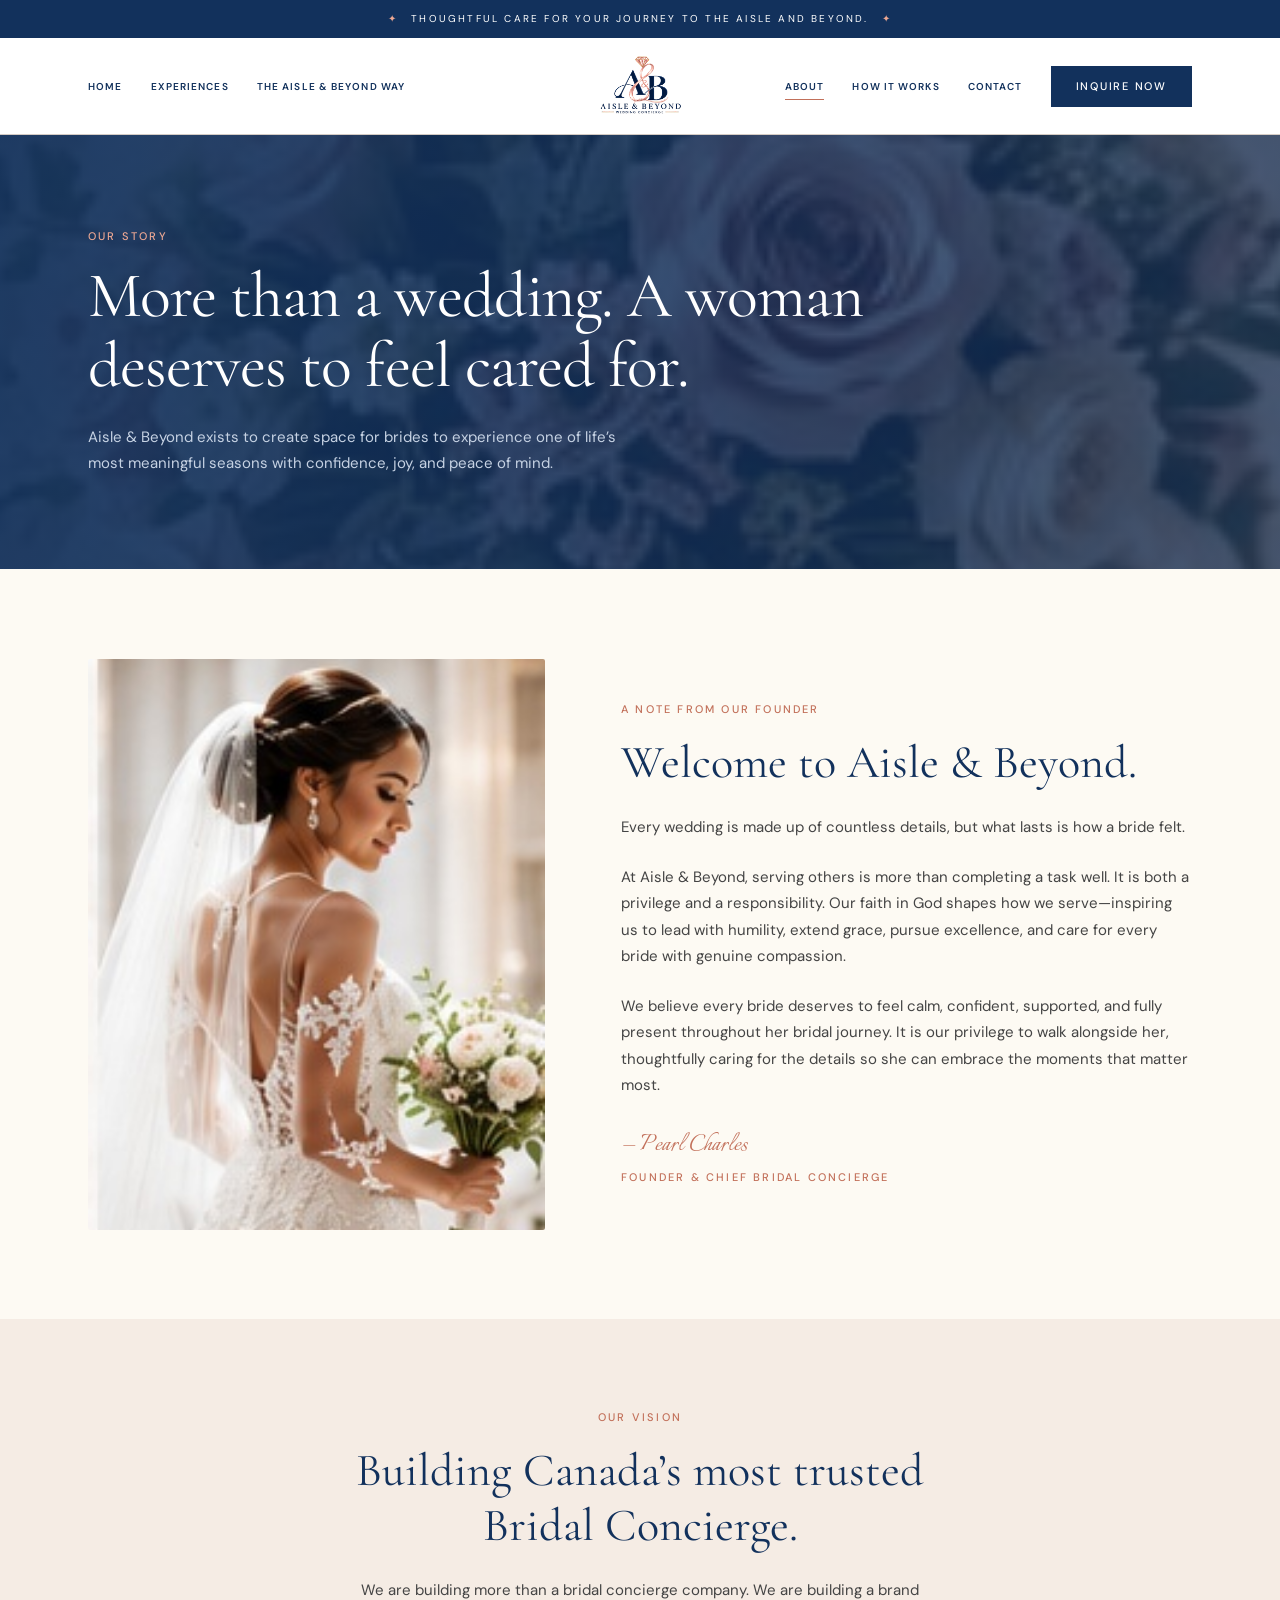
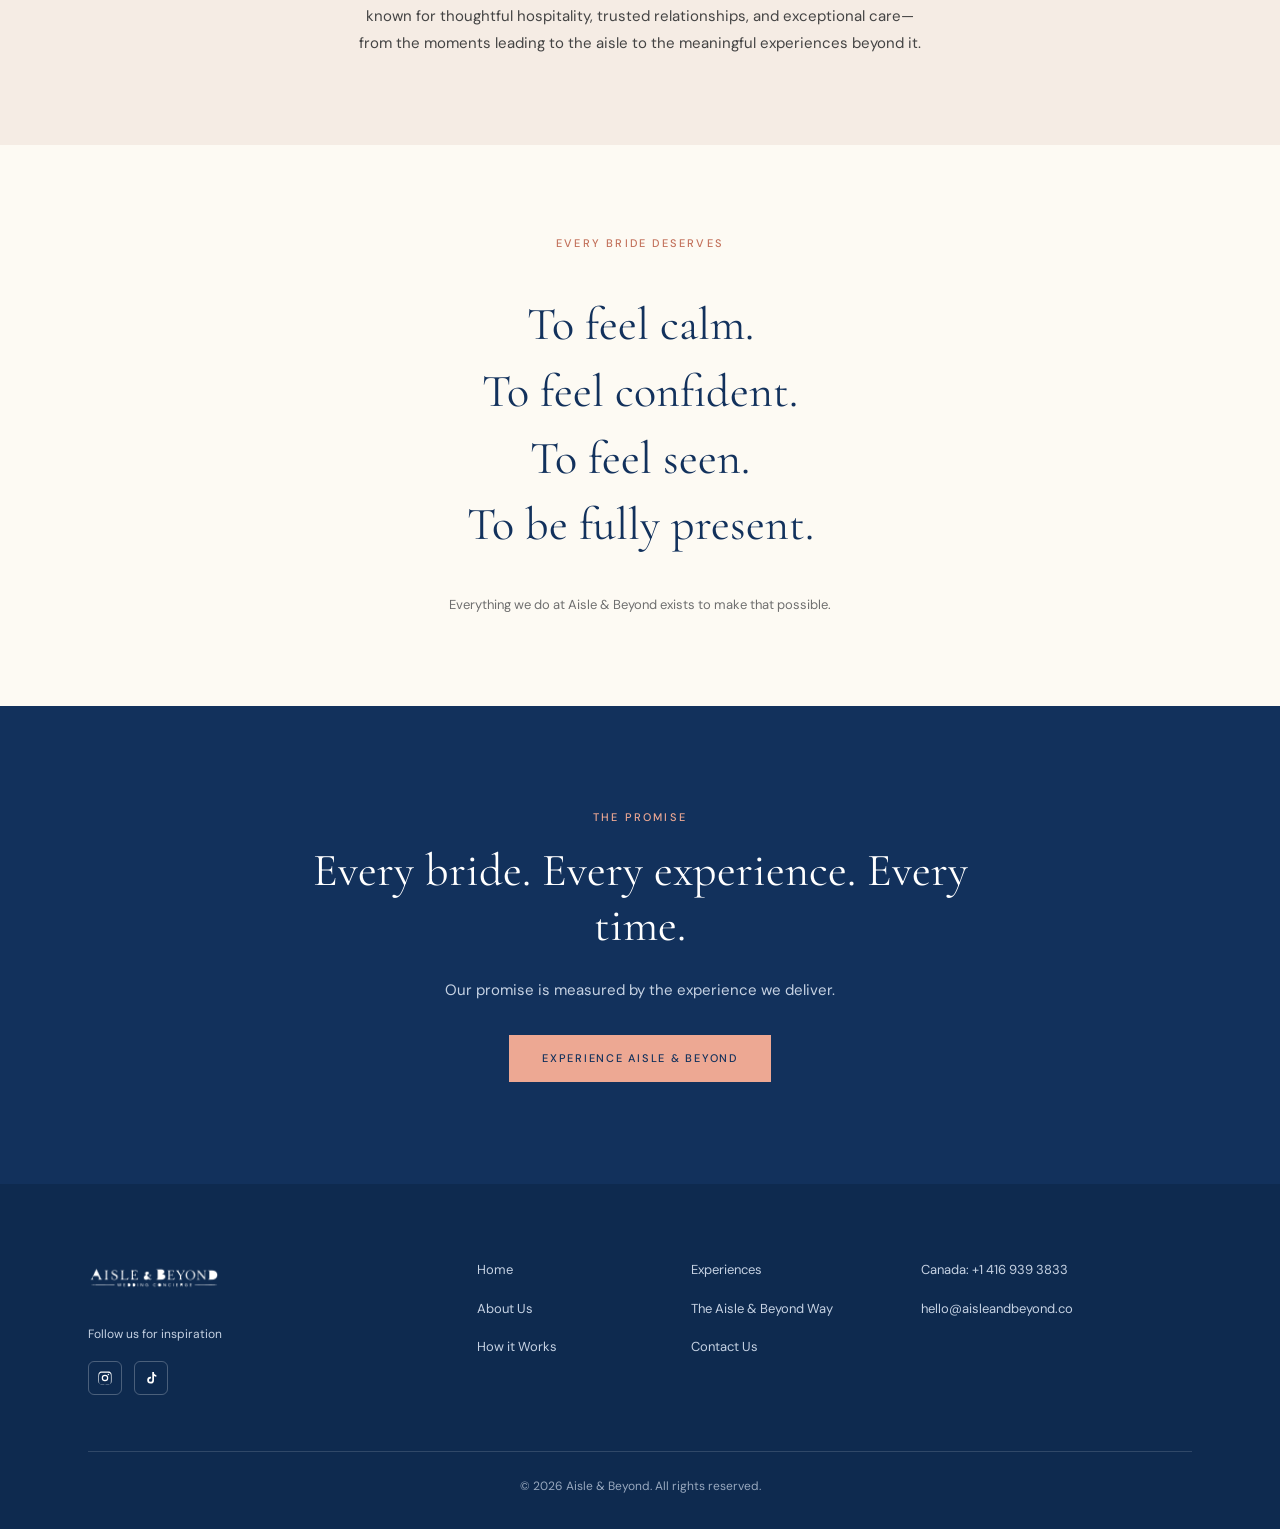
==== about.html @ 55e873e1 "first commit" ====
<!doctype html>
<html lang="en">
  <head>
    <meta charset="UTF-8" />
    <meta name="viewport" content="width=device-width, initial-scale=1.0" />
    <meta
      name="description"
      content="Our story — Aisle &amp; Beyond exists to create space for brides to experience one of life's most meaningful seasons with confidence, joy, and peace of mind."
    />
    <title>About — Aisle &amp; Beyond</title>
    <link rel="icon" href="assets/img/logo.png" />
    <link rel="stylesheet" href="assets/css/style.css" />
  </head>
  <body>
    <!-- ================= Announcement ================= -->
    <div class="announcement">
      <p class="announcement__text">
        <span class="announcement__mark" aria-hidden="true">&#10022;</span>
        Thoughtful care for your journey to the aisle and beyond.
        <span class="announcement__mark" aria-hidden="true">&#10022;</span>
      </p>
    </div>

    <!-- ================= Header ================= -->
    <header class="header" id="header">
      <div class="header__inner container">
        <nav class="nav" aria-label="Primary">
          <ul class="nav__list nav__list--start">
            <li class="nav__item"><a class="nav__link" href="index.html">Home</a></li>
            <li class="nav__item"><a class="nav__link" href="experiences.html">Experiences</a></li>
            <li class="nav__item"><a class="nav__link" href="beyond.html">The Aisle &amp; Beyond Way</a></li>
          </ul>

          <a class="nav__brand" href="index.html">
            <img
              class="nav__logo"
              src="assets/img/logo.png"
              alt="Aisle &amp; Beyond, wedding concierge"
              width="180"
              height="72"
            />
          </a>

          <ul class="nav__list nav__list--end">
            <li class="nav__item">
              <a class="nav__link" href="about.html" aria-current="page">About</a>
            </li>
            <li class="nav__item"><a class="nav__link" href="index.html#how-it-works">How It Works</a></li>
            <li class="nav__item"><a class="nav__link" href="contact.html">Contact</a></li>
            <li class="nav__item">
              <a class="btn btn--primary btn--sm" href="contact.html">Inquire Now</a>
            </li>
          </ul>

          <button
            class="nav__toggle"
            id="nav-toggle"
            type="button"
            aria-expanded="false"
            aria-controls="nav-panel"
            aria-label="Open navigation menu"
          >
            <span class="nav__toggle-bar" aria-hidden="true"></span>
            <span class="nav__toggle-bar" aria-hidden="true"></span>
            <span class="nav__toggle-bar" aria-hidden="true"></span>
          </button>
        </nav>
      </div>

      <!-- Collapsible menu (tablet + mobile) -->
      <div class="nav__panel" id="nav-panel">
        <ul class="nav__panel-list">
          <li><a class="nav__panel-link" href="index.html">Home</a></li>
          <li><a class="nav__panel-link" href="experiences.html">Experiences</a></li>
          <li><a class="nav__panel-link" href="beyond.html">The Aisle &amp; Beyond Way</a></li>
          <li><a class="nav__panel-link" href="about.html">About</a></li>
          <li><a class="nav__panel-link" href="index.html#how-it-works">How It Works</a></li>
          <li><a class="nav__panel-link" href="contact.html">Contact</a></li>
          <li><a class="btn btn--primary btn--block" href="contact.html">Inquire Now</a></li>
        </ul>
      </div>
    </header>

    <main>
      <!-- ================= Page hero ================= -->
      <section class="page-hero" aria-labelledby="page-hero-title">
        <div class="page-hero__media">
          <img
            class="page-hero__image"
            src="assets/img/image3.jpg"
            alt="Blush and ivory rose bridal bouquet tied with a satin ribbon"
            width="1600"
            height="900"
          />
        </div>
        <div class="page-hero__overlay" aria-hidden="true"></div>

        <div class="container">
          <div class="page-hero__content" data-reveal>
            <p class="eyebrow eyebrow--light">Our Story</p>
            <h1 class="page-hero__title" id="page-hero-title">
              More than a wedding. A woman deserves to feel cared for.
            </h1>
            <p class="page-hero__text">
              Aisle &amp; Beyond exists to create space for brides to experience one of
              life&rsquo;s most meaningful seasons with confidence, joy, and peace of mind.
            </p>
          </div>
        </div>
      </section>

      <!-- ================= Founder note ================= -->
      <section class="founder" aria-labelledby="founder-title">
        <div class="founder__inner container">
          <figure class="founder__media" data-reveal>
            <img
              class="founder__image"
              src="assets/img/image4.jpg"
              alt="Pearl Charles, founder of Aisle &amp; Beyond, with a bride in a veil and lace gown holding an ivory bouquet"
              width="900"
              height="1100"
            />
          </figure>

          <div class="founder__content" data-reveal>
            <p class="eyebrow">A Note From Our Founder</p>
            <h2 class="founder__title" id="founder-title">Welcome to Aisle &amp; Beyond.</h2>

            <p class="founder__text">
              Every wedding is made up of countless details, but what lasts is how a bride
              felt.
            </p>
            <p class="founder__text">
              At Aisle &amp; Beyond, serving others is more than completing a task well. It
              is both a privilege and a responsibility. Our faith in God shapes how we
              serve—inspiring us to lead with humility, extend grace, pursue excellence, and
              care for every bride with genuine compassion.
            </p>
            <p class="founder__text">
              We believe every bride deserves to feel calm, confident, supported, and fully
              present throughout her bridal journey. It is our privilege to walk alongside
              her, thoughtfully caring for the details so she can embrace the moments that
              matter most.
            </p>

            <p class="script founder__signature">&mdash; Pearl Charles</p>
            <p class="eyebrow founder__role">Founder &amp; Chief Bridal Concierge</p>
          </div>
        </div>
      </section>

      <!-- ================= Vision ================= -->
      <section class="statement" aria-labelledby="vision-title">
        <div class="container statement__inner" data-reveal>
          <p class="eyebrow">Our Vision</p>
          <h2 class="statement__title" id="vision-title">
            Building Canada&rsquo;s most trusted Bridal Concierge.
          </h2>
          <p class="statement__text">
            We are building more than a bridal concierge company. We are building a brand
            known for thoughtful hospitality, trusted relationships, and exceptional
            care—from the moments leading to the aisle to the meaningful experiences beyond
            it.
          </p>
        </div>
      </section>

      <!-- ================= Every bride deserves ================= -->
      <section class="creed" aria-labelledby="creed-title">
        <div class="container" data-reveal>
          <h2 class="eyebrow" id="creed-title">Every Bride Deserves</h2>
          <ul class="creed__list">
            <li class="creed__line">To feel calm.</li>
            <li class="creed__line">To feel confident.</li>
            <li class="creed__line">To feel seen.</li>
            <li class="creed__line">To be fully present.</li>
          </ul>
          <p class="creed__note">
            Everything we do at Aisle &amp; Beyond exists to make that possible.
          </p>
        </div>
      </section>

      <!-- ================= CTA ================= -->
      <section class="cta" id="inquire" aria-labelledby="cta-title">
        <div class="container cta__inner" data-reveal>
          <p class="eyebrow eyebrow--light">The Promise</p>
          <h2 class="cta__title" id="cta-title">
            Every bride. Every experience. Every time.
          </h2>
          <p class="cta__text">Our promise is measured by the experience we deliver.</p>
          <a class="btn btn--blush" href="experiences.html">Experience Aisle &amp; Beyond</a>
        </div>
      </section>
    </main>

    <!-- ================= Footer ================= -->
    <footer class="footer" id="contact">
      <div class="container">
        <div class="footer__top">
          <div class="footer__brand">
            <img
              class="footer__logo"
              src="assets/img/logo-footer.png"
              alt="Aisle &amp; Beyond, wedding concierge"
              width="180"
              height="46"
              loading="lazy"
            />
            <p class="footer__tagline">Follow us for inspiration</p>
            <ul class="footer__socials">
              <li>
                <a class="footer__social" href="#" aria-label="Aisle and Beyond on Instagram">
                  <svg viewBox="0 0 24 24" width="16" height="16" aria-hidden="true" focusable="false">
                    <path
                      fill="currentColor"
                      d="M12 2.2c3.2 0 3.6 0 4.9.07 1.2.05 1.8.25 2.2.42.6.22 1 .48 1.4.9.4.4.7.8.9 1.4.2.4.4 1 .4 2.2.1 1.3.1 1.7.1 4.9s0 3.6-.1 4.9c0 1.2-.2 1.8-.4 2.2-.2.6-.5 1-.9 1.4-.4.4-.8.7-1.4.9-.4.2-1 .4-2.2.4-1.3.1-1.7.1-4.9.1s-3.6 0-4.9-.1c-1.2 0-1.8-.2-2.2-.4-.6-.2-1-.5-1.4-.9-.4-.4-.7-.8-.9-1.4-.2-.4-.4-1-.4-2.2-.1-1.3-.1-1.7-.1-4.9s0-3.6.1-4.9c0-1.2.2-1.8.4-2.2.2-.6.5-1 .9-1.4.4-.4.8-.7 1.4-.9.4-.2 1-.4 2.2-.42C8.4 2.2 8.8 2.2 12 2.2Zm0 1.8c-3.1 0-3.5 0-4.8.07-1 .05-1.6.22-1.9.35-.5.2-.8.4-1.1.7-.3.3-.6.6-.7 1.1-.1.3-.3.9-.4 1.9C3 9.4 3 9.8 3 12.9v.2c0 3.1 0 3.5.07 4.8.05 1 .22 1.6.35 1.9.2.5.4.8.7 1.1.3.3.6.6 1.1.7.3.1.9.3 1.9.4 1.3.06 1.7.06 4.8.06s3.5 0 4.8-.06c1-.05 1.6-.22 1.9-.35.5-.2.8-.4 1.1-.7.3-.3.6-.6.7-1.1.1-.3.3-.9.4-1.9.06-1.3.06-1.7.06-4.8s0-3.5-.06-4.8c-.05-1-.22-1.6-.35-1.9-.2-.5-.4-.8-.7-1.1-.3-.3-.6-.6-1.1-.7-.3-.1-.9-.3-1.9-.4C15.5 4 15.1 4 12 4Zm0 3.1a4.9 4.9 0 1 1 0 9.8 4.9 4.9 0 0 1 0-9.8Zm0 1.8a3.1 3.1 0 1 0 0 6.2 3.1 3.1 0 0 0 0-6.2Zm5.1-3.3a1.15 1.15 0 1 1 0 2.3 1.15 1.15 0 0 1 0-2.3Z"
                    />
                  </svg>
                </a>
              </li>
              <li>
                <a class="footer__social" href="#" aria-label="Aisle and Beyond on TikTok">
                  <svg viewBox="0 0 24 24" width="16" height="16" aria-hidden="true" focusable="false">
                    <path
                      fill="currentColor"
                      d="M16.5 3h-2.6v12.2a2.5 2.5 0 1 1-2.5-2.5c.2 0 .5 0 .7.1v-2.6a5.1 5.1 0 1 0 4.4 5V9a6.4 6.4 0 0 0 3.5 1V7.4a3.9 3.9 0 0 1-3.5-4.4Z"
                    />
                  </svg>
                </a>
              </li>
            </ul>
          </div>

          <nav class="footer__nav" aria-label="Footer">
            <ul class="footer__links">
              <li><a class="footer__link" href="index.html">Home</a></li>
              <li><a class="footer__link" href="about.html">About Us</a></li>
              <li><a class="footer__link" href="index.html#how-it-works">How it Works</a></li>
            </ul>
            <ul class="footer__links">
              <li><a class="footer__link" href="experiences.html">Experiences</a></li>
              <li><a class="footer__link" href="beyond.html">The Aisle &amp; Beyond Way</a></li>
              <li><a class="footer__link" href="contact.html">Contact Us</a></li>
            </ul>
          </nav>

          <address class="footer__contact">
            <p><a class="footer__link" href="tel:+14169393833">Canada: +1 416 939 3833</a></p>
            <p><a class="footer__link" href="mailto:hello@aisleandbeyond.co">hello@aisleandbeyond.co</a></p>
          </address>
        </div>

        <div class="footer__bottom">
          <p class="footer__copyright">&copy; 2026 Aisle &amp; Beyond. All rights reserved.</p>
        </div>
      </div>
    </footer>

    <script src="assets/js/main.js"></script>
  </body>
</html>
---- assets/css/style.css ----
/* =========================================================================
   Aisle & Beyond — Wedding Concierge
   Stylesheet: design tokens, base, layout, components, responsive
   Naming: BEM (block__element--modifier)
   ========================================================================= */

@import url("https://fonts.googleapis.com/css2?family=Cormorant+Garamond:ital,wght@0,300;0,400;0,500;0,600;1,300;1,400&family=DM+Sans:ital,opsz,wght@0,9..40,300;0,9..40,400;0,9..40,500;0,9..40,700;1,9..40,400&family=Italianno&display=swap");

/* =========================================================================
   1. Design tokens
   ========================================================================= */

:root {
  /* ---- Colour ---- */
  --color-navy: #12315c;
  --color-navy-bold: #0b2345;
  --color-navy-deep: #0e2a4f;
  --color-navy-soft: #1c4171;
  --color-blush: #eda893;
  --color-gold-blush: #c9a15b;
  --color-blush-dark: #e3937c;
  --color-rose: #c2705a;
  --color-cream: #faf4ea;
  --color-cream-light: #fffcf6;
  --color-sand: #f4e6e0;
  --color-linen: #f5ece4;
  --color-ivory: #fdfaf3;
  --color-white: #ffffff;
  --color-ink: #1b2b3f;
  --color-body: #444444; /* per Figma */
  --color-body-light: #6f6f6f;
  --color-field: #f1f1f1;
  --color-field-hover: #eaeaea;
  --color-border: #e8dcd0;
  --color-border-light: #efe6dc;
  --color-on-navy: #ffffff;
  --color-on-navy-muted: #c6d2e3;

  /* ---- Typography ---- */
  --font-heading: "Cormorant Garamond", "Times New Roman", serif;
  --font-body: "DM Sans", "Helvetica Neue", Arial, sans-serif;
  --font-script: "Italianno", "Cormorant Garamond", cursive;

  --fs-eyebrow: 0.6875rem; /* 11px */
  --fs-nav: 0.625rem; /* 10px — DM Sans SemiBold, per Figma */
  --fs-btn: 0.6875rem; /* 11px */
  --fs-xs: 0.75rem; /* 12px */
  --fs-sm: 0.8125rem; /* 13px */
  --fs-base: 0.9375rem; /* 15px */
  --fs-md: 1rem; /* 16px */
  --fs-lg: 1.125rem; /* 18px */
  --fs-h4: 1.375rem; /* 22px */
  --fs-h3: clamp(1.5rem, 2vw, 1.75rem); /* 24 → 28px */
  --fs-h2: clamp(2rem, 3.6vw, 3rem); /* 32 → 48px */
  --fs-h1: clamp(2.5rem, 5vw, 4rem); /* 40 → 64px */
  --fs-script: clamp(1.75rem, 3vw, 2.375rem); /* 28 → 38px */
  --fs-price: clamp(1.5rem, 2.2vw, 1.875rem); /* 24 → 30px */

  --lh-tight: 1.08;
  --lh-heading: 1.15;
  --lh-snug: 1.4;
  --lh-body: 1.75;

  --ls-eyebrow: 0.2em;
  --ls-btn: 0.16em;
  --ls-nav: 0.11em;

  /* ---- Spacing ---- */
  --space-2xs: 0.25rem; /* 4px  */
  --space-xs: 0.5rem; /* 8px  */
  --space-sm: 0.75rem; /* 12px */
  --space-md: 1rem; /* 16px */
  --space-lg: 1.5rem; /* 24px */
  --space-xl: 2rem; /* 32px */
  --space-2xl: 3rem; /* 48px */
  --space-3xl: 4rem; /* 64px */
  --space-4xl: 5.5rem; /* 88px */
  --space-5xl: 7rem; /* 112px */

  --section-padding: clamp(3.5rem, 7vw, 7rem);
  --container-max: 1200px;
  --container-pad: clamp(1.25rem, 4vw, 3rem);

  /* ---- Radius / elevation / motion ---- */
  --radius-none: 0;
  --radius-sm: 2px;
  --radius-md: 6px;
  --radius-pill: 999px;

  --shadow-header: 0 1px 0 rgba(232, 220, 208, 0.9);
  --shadow-header-scrolled: 0 6px 24px rgba(18, 49, 92, 0.08);
  --shadow-card: 0 1px 2px rgba(18, 49, 92, 0.04);
  --shadow-card-hover: 0 18px 40px rgba(18, 49, 92, 0.12);
  --shadow-featured: 0 24px 50px rgba(18, 49, 92, 0.22);

  --transition-fast: 0.2s ease;
  --transition-base: 0.35s ease;
  --transition-reveal: 0.8s cubic-bezier(0.22, 0.61, 0.36, 1);
}

/* =========================================================================
   2. Reset & base
   ========================================================================= */

*,
*::before,
*::after {
  box-sizing: border-box;
}

html {
  scroll-behavior: smooth;
  -webkit-text-size-adjust: 100%;
}

body {
  margin: 0;
  font-family: var(--font-body);
  font-size: var(--fs-base);
  line-height: var(--lh-body);
  color: var(--color-body);
  background-color: var(--color-white);
  -webkit-font-smoothing: antialiased;
  -moz-osx-font-smoothing: grayscale;
  overflow-x: hidden;
}

h1,
h2,
h3,
h4 {
  margin: 0;
  font-family: var(--font-heading);
  font-weight: 400;
  color: var(--color-navy);
  line-height: var(--lh-heading);
}

p {
  margin: 0;
}

ul,
ol {
  margin: 0;
  padding: 0;
  list-style: none;
}

a {
  color: inherit;
  text-decoration: none;
}

img {
  display: block;
  max-width: 100%;
  height: auto;
}

blockquote {
  margin: 0;
}

address {
  font-style: normal;
}

button {
  font: inherit;
  color: inherit;
}

:focus-visible {
  outline: 2px solid var(--color-blush);
  outline-offset: 3px;
}

/* =========================================================================
   3. Layout helpers
   ========================================================================= */

.container {
  width: 100%;
  max-width: var(--container-max);
  margin-inline: auto;
  padding-inline: var(--container-pad);
}

/* =========================================================================
   4. Shared elements
   ========================================================================= */

.eyebrow {
  font-family: var(
    --font-body
  ); /* also used on headings, so set it explicitly */
  font-size: var(--fs-eyebrow);
  font-weight: 500;
  letter-spacing: var(--ls-eyebrow);
  text-transform: uppercase;
  color: var(--color-rose);
  line-height: 1.6;
}

.eyebrow--light {
  color: var(--color-blush);
}

.script {
  font-family: var(--font-script);
  font-size: var(--fs-script);
  font-weight: 400;
  line-height: 1.1;
  color: var(--color-rose);
}

.section__head {
  max-width: 720px;
  margin-inline: auto;
  text-align: center;
}

.section__head .eyebrow {
  margin-bottom: var(--space-md);
}

.section__title {
  font-size: var(--fs-h2);
  font-weight: 400;
  letter-spacing: -0.01em;
}

.section__lead {
  margin-top: var(--space-lg);
  font-size: var(--fs-base);
  color: var(--color-body);
}

/* ---- Buttons ---- */

.btn {
  display: inline-flex;
  align-items: center;
  justify-content: center;
  gap: var(--space-xs);
  padding: 1.0625rem 2rem;
  border: 1px solid transparent;
  border-radius: var(--radius-none);
  font-family: var(--font-body);
  font-size: var(--fs-btn);
  font-weight: 500;
  letter-spacing: var(--ls-btn);
  text-transform: uppercase;
  line-height: 1;
  cursor: pointer;
  transition:
    background-color var(--transition-base),
    color var(--transition-base),
    border-color var(--transition-base),
    transform var(--transition-base),
    box-shadow var(--transition-base);
}

.btn:hover {
  transform: translateY(-2px);
}

.btn--primary {
  background-color: var(--color-navy);
  border-color: var(--color-navy);
  color: var(--color-on-navy);
}

.btn--primary:hover {
  background-color: var(--color-navy-soft);
  border-color: var(--color-navy-soft);
  box-shadow: 0 10px 24px rgba(18, 49, 92, 0.22);
}

.btn--outline {
  background-color: transparent;
  border-color: var(--color-navy);
  color: var(--color-navy);
}

.btn--outline:hover {
  background-color: var(--color-navy);
  color: var(--color-on-navy);
}

.btn--blush {
  background-color: var(--color-blush);
  border-color: var(--color-blush);
  color: var(--color-navy);
}

.btn--blush:hover {
  background-color: var(--color-blush-dark);
  border-color: var(--color-blush-dark);
  box-shadow: 0 10px 24px rgba(237, 168, 147, 0.35);
}

.btn--sm {
  padding: 0.875rem 1.5rem;
}

.btn--block {
  display: flex;
  width: 100%;
}

/* =========================================================================
   5. Announcement bar
   ========================================================================= */

.announcement {
  background-color: var(--color-navy);
  color: var(--color-on-navy);
  padding: var(--space-sm) var(--container-pad);
  text-align: center;
}

.announcement__text {
  font-size: 0.625rem; /* 10px */
  font-weight: 400;
  letter-spacing: 0.22em;
  text-transform: uppercase;
  line-height: 1.4;
}

.announcement__mark {
  color: var(--color-blush);
  margin-inline: var(--space-xs);
}

/* =========================================================================
   6. Header / navigation
   ========================================================================= */

.header {
  position: sticky;
  top: 0;
  z-index: 100;
  background-color: var(--color-white);
  box-shadow: var(--shadow-header);
  transition:
    box-shadow var(--transition-base),
    background-color var(--transition-base);
}

.header--scrolled {
  box-shadow: var(--shadow-header-scrolled);
}

.header__inner {
  display: block;
}

.nav {
  display: grid;
  grid-template-columns: 1fr auto 1fr;
  align-items: center;
  gap: var(--space-lg);
  min-height: 96px;
  transition: min-height var(--transition-base);
}

.header--scrolled .nav {
  min-height: 78px;
}

.nav__list {
  display: flex;
  align-items: center;
  gap: clamp(1rem, 2.2vw, 2rem);
}

.nav__list--start {
  justify-content: flex-start;
}

.nav__list--end {
  justify-content: flex-end;
}

.nav__link {
  position: relative;
  display: inline-block;
  padding-block: var(--space-2xs);
  font-size: var(--fs-nav);
  font-weight: 600;
  letter-spacing: var(--ls-nav);
  text-transform: uppercase;
  color: var(--color-navy);
  transition: color var(--transition-fast);
}

.nav__link::after {
  content: "";
  position: absolute;
  left: 0;
  bottom: 0;
  width: 100%;
  height: 1px;
  background-color: var(--color-rose);
  transform: scaleX(0);
  transform-origin: left;
  transition: transform var(--transition-base);
}

.nav__link:hover {
  color: var(--color-rose);
}

.nav__link:hover::after,
.nav__link[aria-current="page"]::after {
  transform: scaleX(1);
}

.nav__brand {
  display: block;
  justify-self: center;
}

.nav__logo {
  width: auto;
  height: 62px;
  transition: height var(--transition-base);
}

.header--scrolled .nav__logo {
  height: 52px;
}

/* ---- Hamburger ---- */

.nav__toggle {
  display: none;
  flex-direction: column;
  justify-content: center;
  gap: 5px;
  width: 44px;
  height: 44px;
  padding: 0 10px;
  background: none;
  border: 1px solid var(--color-border);
  border-radius: var(--radius-sm);
  cursor: pointer;
  transition:
    border-color var(--transition-fast),
    background-color var(--transition-fast);
}

.nav__toggle:hover {
  border-color: var(--color-navy);
}

.nav__toggle-bar {
  display: block;
  width: 100%;
  height: 1.5px;
  background-color: var(--color-navy);
  transition:
    transform var(--transition-base),
    opacity var(--transition-fast);
}

.nav__toggle[aria-expanded="true"] .nav__toggle-bar:nth-child(1) {
  transform: translateY(6.5px) rotate(45deg);
}

.nav__toggle[aria-expanded="true"] .nav__toggle-bar:nth-child(2) {
  opacity: 0;
}

.nav__toggle[aria-expanded="true"] .nav__toggle-bar:nth-child(3) {
  transform: translateY(-6.5px) rotate(-45deg);
}

/* ---- Collapsible panel ---- */

.nav__panel {
  display: none;
  overflow: hidden;
  max-height: 0;
  opacity: 0;
  visibility: hidden;
  background-color: var(--color-white);
  border-top: 1px solid var(--color-border-light);
  transition:
    max-height var(--transition-base),
    opacity var(--transition-base),
    visibility var(--transition-base);
}

.nav__panel.is-open {
  max-height: 32rem;
  opacity: 1;
  visibility: visible;
}

.nav__panel-list {
  display: flex;
  flex-direction: column;
  gap: var(--space-xs);
  padding: var(--space-lg) var(--container-pad) var(--space-xl);
}

.nav__panel-link {
  display: block;
  padding: var(--space-sm) 0;
  font-size: var(--fs-xs);
  font-weight: 500;
  letter-spacing: var(--ls-nav);
  text-transform: uppercase;
  color: var(--color-navy);
  border-bottom: 1px solid var(--color-border-light);
  transition:
    color var(--transition-fast),
    padding-left var(--transition-fast);
}

.nav__panel-link:hover {
  color: var(--color-rose);
  padding-left: var(--space-xs);
}

.nav__panel-list .btn {
  margin-top: var(--space-md);
}

/* =========================================================================
   7. Hero
   ========================================================================= */

.hero {
  display: grid;
  grid-template-columns: 1fr 1fr;
  align-items: center;
  background-color: var(--color-white);
}

.hero__content {
  padding: clamp(3rem, 6vw, 6rem) clamp(1.25rem, 5vw, 5rem);
  margin-left: auto;
  max-width: 640px;
}

.hero__title {
  margin-top: var(--space-lg);
  font-size: var(--fs-h1);
  font-weight: 400;
  line-height: var(--lh-tight);
  letter-spacing: -0.015em;
}

.hero__script {
  margin-top: var(--space-sm);
}

.hero__text {
  margin-top: var(--space-lg);
  max-width: 42ch;
  font-size: var(--fs-base);
  color: var(--color-body);
}

.hero__actions {
  display: flex;
  flex-wrap: wrap;
  gap: var(--space-md);
  margin-top: var(--space-xl);
}

.hero__media {
  height: 100%;
  overflow: hidden;
}

.hero__image {
  width: 100%;
  height: 100%;
  min-height: 480px;
  object-fit: cover;
  object-position: center;
  transform: scale(1.02);
  transition: transform 1.2s cubic-bezier(0.22, 0.61, 0.36, 1);
}

.hero__media:hover .hero__image {
  transform: scale(1.06);
}

/* =========================================================================
   8. Values band
   ========================================================================= */

.values {
  background-color: var(--color-navy);
  padding-block: clamp(3rem, 5vw, 4.5rem);
}

.values__list {
  display: grid;
  grid-template-columns: repeat(4, 1fr);
}

.values__item {
  display: flex;
  flex-direction: column;
  align-items: center;
  text-align: center;
  gap: var(--space-sm);
  padding-inline: var(--space-lg);
  border-left: 1px solid rgba(255, 255, 255, 0.16);
}

.values__item:first-child {
  border-left: 0;
}

.values__icon {
  width: 74px;
  height: 64px;
  object-fit: contain;
  /* Provided icon art is navy + blush on white; render it as light line art on navy */
  /* filter: brightness(0) invert(1); */
  opacity: 0.85;
  transition:
    transform var(--transition-base),
    opacity var(--transition-base);
}

.values__item:hover .values__icon {
  transform: translateY(-4px);
  opacity: 1;
}

.values__title {
  font-size: var(--fs-h4);
  font-weight: 400;
  color: var(--color-on-navy);
}

.values__text {
  max-width: 34ch;
  font-size: var(--fs-xs);
  line-height: var(--lh-snug);
  color: var(--color-on-navy-muted);
}

/* =========================================================================
   9. The Aisle & Beyond Way
   ========================================================================= */

.way {
  background-color: var(--color-cream);
  padding-block: var(--section-padding);
}

.way__inner {
  display: grid;
  grid-template-columns: 0.85fr 1fr;
  align-items: center;
  gap: clamp(2rem, 6vw, 5.5rem);
}

.way__media {
  margin: 0;
  overflow: hidden;
}

.way__image {
  width: 100%;
  aspect-ratio: 4 / 5;
  object-fit: cover;
  transition: transform 1s cubic-bezier(0.22, 0.61, 0.36, 1);
}

.way__media:hover .way__image {
  transform: scale(1.04);
}

.way__content .eyebrow {
  margin-bottom: var(--space-md);
}

.way__script {
  margin-top: var(--space-sm);
}

.way__text {
  margin-top: var(--space-lg);
  max-width: 52ch;
}

.way__content .btn {
  margin-top: var(--space-xl);
}

/* =========================================================================
   10. Experiences
   ========================================================================= */

.experiences {
  background-color: var(--color-white);
  padding-block: var(--section-padding);
}

.experiences__grid {
  display: grid;
  grid-template-columns: repeat(3, 1fr);
  align-items: center;
  gap: var(--space-xl);
  margin-top: clamp(2.5rem, 5vw, 4rem);
}

.card {
  display: flex;
  flex-direction: column;
  height: 100%;
  padding: clamp(1.75rem, 2.5vw, 2.25rem);
  background-color: var(--color-cream-light);
  border: 1px solid var(--color-border-light);
  border-radius: var(--radius-none);
  box-shadow: var(--shadow-card);
  transition:
    transform var(--transition-base),
    box-shadow var(--transition-base);
}

.card:hover {
  transform: translateY(-6px);
  box-shadow: var(--shadow-card-hover);
}

.card--featured {
  background-color: var(--color-navy);
  border-color: var(--color-navy);
  box-shadow: var(--shadow-featured);
  padding-block: clamp(2.25rem, 3.5vw, 3rem);
}

.card--featured:hover {
  box-shadow: 0 30px 60px rgba(18, 49, 92, 0.3);
}

.card__eyebrow {
  font-size: 0.625rem;
  font-weight: 500;
  letter-spacing: var(--ls-eyebrow);
  text-transform: uppercase;
  color: var(--color-rose);
}

.card--featured .card__eyebrow {
  color: var(--color-blush);
}

.card__title {
  margin-top: var(--space-sm);
  font-size: var(--fs-h3);
  font-weight: 400;
  line-height: 1.2;
}

.card--featured .card__title {
  color: var(--color-on-navy);
}

.card__text {
  margin-top: var(--space-md);
  font-size: var(--fs-sm);
  line-height: 1.7;
  color: var(--color-body);
}

.card--featured .card__text {
  color: var(--color-on-navy-muted);
}

.card__list {
  margin-top: var(--space-lg);
  display: flex;
  flex-direction: column;
  gap: var(--space-xs);
}

.card__list-item {
  position: relative;
  padding-left: var(--space-md);
  font-size: var(--fs-sm);
  line-height: 1.6;
  color: var(--color-body);
}

.card__list-item::before {
  content: "";
  position: absolute;
  left: 0;
  top: 0.6em;
  width: 4px;
  height: 4px;
  border-radius: var(--radius-pill);
  background-color: var(--color-rose);
}

.card--featured .card__list-item {
  color: var(--color-on-navy-muted);
}

.card--featured .card__list-item::before {
  background-color: var(--color-blush);
}

.card__price {
  margin-top: auto;
  padding-top: var(--space-xl);
  font-family: var(--font-heading);
  font-size: var(--fs-price);
  font-weight: 400;
  line-height: 1.2;
  color: var(--color-navy);
}

.card--featured .card__price {
  color: var(--color-on-navy);
}

.card__price-label {
  font-family: var(--font-body);
  font-size: var(--fs-xs);
  font-weight: 400;
  color: var(--color-body-light);
}

.card--featured .card__price-label {
  color: var(--color-on-navy-muted);
}

.card .btn {
  margin-top: var(--space-lg);
}

/* =========================================================================
   11. Gallery
   ========================================================================= */

.gallery {
  background-color: var(--color-cream);
  padding-block: var(--section-padding);
}

.gallery__grid {
  display: grid;
  grid-template-columns: 1.35fr 1fr 1fr;
  grid-template-rows: repeat(2, minmax(0, 1fr));
  gap: var(--space-md);
  margin-top: clamp(2.5rem, 5vw, 3.5rem);
}

.gallery__item {
  position: relative;
  overflow: hidden;
  min-height: 220px;
}

.gallery__item--wide {
  grid-row: span 2;
}

.gallery__image {
  width: 100%;
  height: 100%;
  object-fit: cover;
  transition: transform 0.9s cubic-bezier(0.22, 0.61, 0.36, 1);
}

.gallery__item::after {
  content: "";
  position: absolute;
  inset: auto 0 0 0;
  height: 55%;
  background: linear-gradient(
    to top,
    rgba(18, 49, 92, 0.6),
    rgba(18, 49, 92, 0)
  );
  pointer-events: none;
  transition: opacity var(--transition-base);
}

.gallery__item:hover .gallery__image {
  transform: scale(1.06);
}

.gallery__caption {
  position: absolute;
  left: var(--space-md);
  right: var(--space-md);
  bottom: var(--space-md);
  z-index: 1;
  font-size: var(--fs-xs);
  line-height: 1.5;
  color: var(--color-white);
  text-shadow: 0 1px 6px rgba(18, 49, 92, 0.5);
}

/* =========================================================================
   12. Promise
   ========================================================================= */

.promise {
  background-color: var(--color-sand);
  padding-block: var(--section-padding);
}

.promise__inner {
  display: grid;
  grid-template-columns: 0.85fr 1fr;
  align-items: center;
  gap: clamp(2rem, 6vw, 5.5rem);
}

.promise__media {
  margin: 0;
  overflow: hidden;
}

.promise__image {
  width: 100%;
  aspect-ratio: 4 / 5;
  object-fit: cover;
  transition: transform 1s cubic-bezier(0.22, 0.61, 0.36, 1);
}

.promise__media:hover .promise__image {
  transform: scale(1.04);
}

.promise__content .eyebrow {
  margin-bottom: var(--space-md);
}

.promise__quote {
  margin-top: var(--space-xl);
  padding-left: var(--space-lg);
  border-left: 2px solid var(--color-gold-blush);
  font-family: var(--font-heading);
  font-size: var(--fs-h3);
  /* font-style: italic; */
  font-weight: 400;
  line-height: 1.55;
  color: var(--color-navy-bold);
}

.promise__text {
  margin-top: var(--space-lg);
  max-width: 50ch;
}

.promise__content .btn {
  margin-top: var(--space-xl);
}

/* =========================================================================
   13. Closing CTA
   ========================================================================= */

.cta {
  background-color: var(--color-navy);
  padding-block: clamp(4rem, 8vw, 7rem);
  text-align: center;
}

.cta__inner {
  max-width: 760px;
}

.cta__title {
  margin-top: var(--space-md);
  font-size: var(--fs-h2);
  font-weight: 400;
  line-height: 1.2;
  color: var(--color-on-navy);
}

.cta__text {
  margin-top: var(--space-lg);
  margin-inline: auto;
  max-width: 48ch;
  font-size: var(--fs-base);
  color: var(--color-on-navy-muted);
}

.cta__inner .btn {
  margin-top: var(--space-xl);
}

/* =========================================================================
   14. Footer
   ========================================================================= */

.footer {
  background-color: var(--color-navy-deep);
  color: var(--color-on-navy-muted);
  padding-block: clamp(3rem, 6vw, 4.5rem) var(--space-xl);
}

.footer__top {
  display: grid;
  grid-template-columns: 1.2fr 1.4fr 1fr;
  gap: clamp(2rem, 5vw, 4rem);
}

.footer__logo {
  width: auto;
  height: 44px;
}

.footer__tagline {
  margin-top: var(--space-lg);
  font-size: var(--fs-xs);
  color: var(--color-on-navy-muted);
}

.footer__socials {
  display: flex;
  gap: var(--space-sm);
  margin-top: var(--space-md);
}

.footer__social {
  display: inline-flex;
  align-items: center;
  justify-content: center;
  width: 34px;
  height: 34px;
  border: 1px solid rgba(255, 255, 255, 0.25);
  border-radius: var(--radius-md);
  color: var(--color-on-navy);
  transition:
    background-color var(--transition-fast),
    border-color var(--transition-fast),
    color var(--transition-fast),
    transform var(--transition-fast);
}

.footer__social:hover {
  background-color: var(--color-blush);
  border-color: var(--color-blush);
  color: var(--color-navy);
  transform: translateY(-2px);
}

.footer__nav {
  display: grid;
  grid-template-columns: repeat(2, minmax(0, 1fr));
  gap: clamp(1.5rem, 4vw, 3rem);
}

.footer__links {
  display: flex;
  flex-direction: column;
  gap: var(--space-sm);
}

.footer__contact {
  display: flex;
  flex-direction: column;
  gap: var(--space-sm);
}

.footer__link {
  font-size: var(--fs-sm);
  line-height: 1.5;
  color: var(--color-on-navy-muted);
  transition: color var(--transition-fast);
}

.footer__link:hover {
  color: var(--color-blush);
}

.footer__bottom {
  margin-top: clamp(2.5rem, 5vw, 3.5rem);
  padding-top: var(--space-lg);
  border-top: 1px solid rgba(255, 255, 255, 0.14);
  text-align: center;
}

.footer__copyright {
  font-size: var(--fs-xs);
  color: rgba(198, 210, 227, 0.75);
}

/* =========================================================================
   15. Page hero (inner pages)
   ========================================================================= */

.page-hero {
  position: relative;
  display: flex;
  align-items: center;
  min-height: clamp(22rem, 34vw, 30rem);
  overflow: hidden;
  background-color: var(--color-navy);
  isolation: isolate;
}

.page-hero__media {
  position: absolute;
  inset: 0;
  z-index: -2;
}

.page-hero__image {
  width: 100%;
  height: 100%;
  object-fit: cover;
  object-position: center;
  transform: scale(1.06);
  animation: page-hero-drift 18s ease-in-out infinite alternate;
}

@keyframes page-hero-drift {
  from {
    transform: scale(1.06) translate3d(0, 0, 0);
  }
  to {
    transform: scale(1.14) translate3d(0, -1.5%, 0);
  }
}

.page-hero__overlay {
  position: absolute;
  inset: 0;
  z-index: -1;
  background: linear-gradient(
    100deg,
    rgba(18, 49, 92, 0.94) 0%,
    rgba(18, 49, 92, 0.86) 45%,
    rgba(18, 49, 92, 0.74) 100%
  );
}

.page-hero__content {
  padding-block: clamp(3rem, 6vw, 5rem);
  max-width: 820px;
}

.page-hero__title {
  margin-top: var(--space-md);
  font-size: var(--fs-h1);
  font-weight: 400;
  line-height: var(--lh-tight);
  letter-spacing: -0.015em;
  color: var(--color-on-navy);
}

.page-hero__text {
  margin-top: var(--space-lg);
  max-width: 56ch;
  font-size: var(--fs-base);
  color: var(--color-on-navy-muted);
}

/* =========================================================================
   16. Statement band & fine print
   ========================================================================= */

.statement {
  background-color: var(--color-linen);
  padding-block: var(--section-padding);
  text-align: center;
}

.statement__inner {
  max-width: 760px;
}

.statement__title {
  margin-top: var(--space-md);
  font-size: var(--fs-h2);
  font-weight: 400;
  line-height: 1.2;
}

.statement__text {
  margin-top: var(--space-lg);
  margin-inline: auto;
  max-width: 58ch;
}

.note {
  margin-top: clamp(2rem, 4vw, 3rem);
  text-align: center;
  font-size: var(--fs-sm);
  color: var(--color-body-light);
}

/* =========================================================================
   17. The Aisle & Beyond Way page
   ========================================================================= */

/* ---- Foundation pillars ---- */

.foundation {
  background-color: var(--color-ivory);
  padding-block: var(--section-padding);
}

.foundation__grid {
  display: grid;
  grid-template-columns: repeat(3, 1fr);
  gap: clamp(1.5rem, 4vw, 3.5rem);
  margin-top: clamp(2.5rem, 5vw, 4rem);
}

.pillar {
  padding-top: clamp(1.5rem, 2.5vw, 2.25rem);
  border-top: 1px solid var(--color-border);
}

.pillar__icon {
  width: 42px;
  height: 34px;
  object-fit: contain;
  object-position: left center;
  opacity: 0.7;
  transition:
    transform var(--transition-base),
    opacity var(--transition-base);
}

.pillar:hover .pillar__icon {
  transform: translateY(-3px);
  opacity: 1;
}

.pillar__title {
  margin-top: var(--space-lg);
  font-size: var(--fs-h4);
  font-weight: 400;
}

.pillar__text {
  margin-top: var(--space-sm);
  font-size: var(--fs-sm);
  line-height: 1.7;
}

/* ---- Method steps ---- */

.method {
  background-color: var(--color-linen);
  padding-block: var(--section-padding);
}

.method__grid {
  display: grid;
  grid-template-columns: repeat(5, 1fr);
  gap: 1px; /* the gap itself draws the dividers */
  margin-top: clamp(2.5rem, 5vw, 4rem);
  background-color: var(--color-border-light);
  border: 1px solid var(--color-border-light);
  border-radius: var(--radius-sm);
  overflow: hidden;
}

.step {
  padding: clamp(1.5rem, 2.2vw, 2rem);
  min-height: clamp(13rem, 18vw, 17rem);
  background-color: var(--color-cream-light);
  transition: background-color var(--transition-base);
}

.step:hover {
  background-color: var(--color-white);
}

.step__number {
  font-size: 0.625rem;
  font-weight: 500;
  letter-spacing: var(--ls-eyebrow);
  color: var(--color-rose);
}

.step__title {
  margin-top: var(--space-sm);
  font-size: var(--fs-h4);
  font-weight: 400;
}

.step__text {
  margin-top: var(--space-sm);
  font-size: var(--fs-xs);
  line-height: 1.7;
}

/* ---- How we serve ---- */

.serve {
  background-color: var(--color-ivory);
  padding-block: var(--section-padding);
}

.serve__grid {
  display: grid;
  grid-template-columns: repeat(3, 1fr);
  gap: var(--space-xl);
  margin-top: clamp(2.5rem, 5vw, 4rem);
}

.principle {
  padding: clamp(1.75rem, 2.5vw, 2.25rem);
  min-height: clamp(14rem, 20vw, 17rem);
  background-color: var(--color-cream-light);
  border: 1px solid var(--color-border-light);
  border-radius: var(--radius-sm);
  box-shadow: var(--shadow-card);
  transition:
    transform var(--transition-base),
    box-shadow var(--transition-base);
}

.principle:hover {
  transform: translateY(-6px);
  box-shadow: var(--shadow-card-hover);
}

.principle__eyebrow {
  font-size: 0.625rem;
  font-weight: 500;
  letter-spacing: var(--ls-eyebrow);
  text-transform: uppercase;
  color: var(--color-rose);
}

.principle__title {
  margin-top: var(--space-sm);
  font-size: var(--fs-h3);
  font-weight: 400;
  line-height: 1.2;
}

.principle__text {
  margin-top: var(--space-md);
  font-size: var(--fs-sm);
  line-height: 1.7;
}

/* =========================================================================
   18. About page
   ========================================================================= */

/* ---- Founder note ---- */

.founder {
  background-color: var(--color-ivory);
  padding-block: var(--section-padding);
}

.founder__inner {
  display: grid;
  grid-template-columns: 0.8fr 1fr;
  align-items: center;
  gap: clamp(2rem, 6vw, 5rem);
}

.founder__media {
  margin: 0;
  overflow: hidden;
  border-radius: var(--radius-sm);
}

.founder__image {
  width: 100%;
  aspect-ratio: 4 / 5;
  object-fit: cover;
  transition: transform 1s cubic-bezier(0.22, 0.61, 0.36, 1);
}

.founder__media:hover .founder__image {
  transform: scale(1.04);
}

.founder__title {
  margin-top: var(--space-md);
  font-size: var(--fs-h2);
  font-weight: 400;
  line-height: 1.2;
}

.founder__text {
  margin-top: var(--space-lg);
  max-width: 58ch;
}

.founder__signature {
  margin-top: var(--space-xl);
  font-size: clamp(1.5rem, 2.2vw, 1.875rem);
}

.founder__role {
  margin-top: var(--space-xs);
}

/* ---- Every bride deserves ---- */

.creed {
  background-color: var(--color-ivory);
  padding-block: var(--section-padding);
  text-align: center;
}

.creed__list {
  margin-top: clamp(1.5rem, 3vw, 2.5rem);
}

.creed__line {
  font-family: var(--font-heading);
  font-size: var(--fs-h2);
  font-weight: 400;
  line-height: 1.45;
  color: var(--color-navy);
}

.creed__note {
  margin-top: clamp(1.5rem, 3vw, 2.25rem);
  font-size: var(--fs-sm);
  color: var(--color-body-light);
}

/* =========================================================================
   19. Contact page
   ========================================================================= */

.contact {
  background-color: var(--color-ivory);
  padding-block: var(--section-padding);
}

.contact__inner {
  display: grid;
  grid-template-columns: 1fr 1.05fr;
  align-items: start;
  gap: clamp(2rem, 6vw, 5rem);
}

.contact__title {
  margin-top: var(--space-md);
  font-size: var(--fs-h2);
  font-weight: 400;
  line-height: 1.2;
}

.contact__text {
  margin-top: var(--space-lg);
  max-width: 46ch;
}

/* ---- Form card ---- */

.form-card {
  padding: clamp(1.75rem, 3vw, 2.5rem);
  background-color: var(--color-white);
  border: 1px solid var(--color-border-light);
  border-radius: var(--radius-sm);
  box-shadow: var(--shadow-card);
}

.form-card__title {
  font-size: var(--fs-h3);
  font-weight: 400;
}

.form {
  margin-top: var(--space-lg);
}

.form__field {
  margin-top: var(--space-md);
}

.form__field:first-child {
  margin-top: 0;
}

.form__label {
  display: block;
  margin-bottom: var(--space-xs);
  font-size: var(--fs-xs);
  font-weight: 500;
  line-height: 1.4;
  color: var(--color-ink);
}

.form__required {
  color: var(--color-rose);
}

.form__input,
.form__select,
.form__textarea {
  display: block;
  width: 100%;
  padding: 0.75rem 0.875rem;
  font-family: var(--font-body);
  font-size: var(--fs-sm);
  line-height: 1.6;
  color: var(--color-ink);
  background-color: var(--color-field);
  border: 1px solid transparent;
  border-radius: var(--radius-sm);
  transition:
    background-color var(--transition-fast),
    border-color var(--transition-fast),
    box-shadow var(--transition-fast);
}

.form__input::placeholder,
.form__textarea::placeholder {
  color: var(--color-body-light);
}

.form__input:hover,
.form__select:hover,
.form__textarea:hover {
  background-color: var(--color-field-hover);
}

.form__input:focus,
.form__select:focus,
.form__textarea:focus {
  outline: none;
  background-color: var(--color-white);
  border-color: var(--color-navy);
  box-shadow: 0 0 0 3px rgba(18, 49, 92, 0.1);
}

.form__textarea {
  min-height: 8.5rem;
  resize: vertical;
}

/* Native select needs its own arrow once the OS chrome is removed */
.form__select {
  appearance: none;
  -webkit-appearance: none;
  padding-right: 2.25rem;
  background-image: url("data:image/svg+xml,%3Csvg xmlns='http://www.w3.org/2000/svg' viewBox='0 0 12 8'%3E%3Cpath fill='none' stroke='%23444444' stroke-width='1.4' d='M1 1.5 6 6.5l5-5'/%3E%3C/svg%3E");
  background-repeat: no-repeat;
  background-position: right 0.875rem center;
  background-size: 11px 7px;
  cursor: pointer;
}

/* Phone: country code + number */
.form__group {
  display: grid;
  grid-template-columns: 5.25rem 1fr;
  gap: var(--space-xs);
}

.form__actions {
  margin-top: var(--space-xl);
}

/* Validation + success states */
.form__error {
  display: block;
  margin-top: var(--space-2xs);
  font-size: var(--fs-xs);
  line-height: 1.5;
  color: #b3402c;
}

.form__input[aria-invalid="true"],
.form__select[aria-invalid="true"],
.form__textarea[aria-invalid="true"] {
  border-color: #b3402c;
  background-color: #fdf3f1;
}

.form__success {
  padding: clamp(1.5rem, 3vw, 2.25rem) 0;
  text-align: center;
}

.form__success-title {
  font-family: var(--font-heading);
  font-size: var(--fs-h3);
  font-weight: 400;
  color: var(--color-navy);
}

.form__success-text {
  margin-top: var(--space-sm);
  font-size: var(--fs-sm);
}

/* ---- Prefer email band ---- */

.direct {
  background-color: var(--color-sand);
  padding-block: var(--section-padding);
  text-align: center;
}

.direct__inner {
  max-width: 760px;
}

.direct__address {
  display: inline-block;
  margin-top: var(--space-md);
  font-family: var(--font-heading);
  font-size: var(--fs-h2);
  font-weight: 400;
  line-height: 1.2;
  color: var(--color-navy);
  word-break: break-word;
  transition: color var(--transition-fast);
}

.direct__address:hover {
  color: var(--color-rose);
}

.direct__text {
  margin-top: var(--space-lg);
  margin-inline: auto;
  max-width: 48ch;
}

.direct__inner .btn {
  margin-top: var(--space-xl);
}

/* =========================================================================
   20. Scroll reveal animations
   ========================================================================= */

[data-reveal] {
  opacity: 0;
  transform: translateY(28px);
  transition:
    opacity var(--transition-reveal),
    transform var(--transition-reveal);
  will-change: opacity, transform;
}

[data-reveal].is-visible {
  opacity: 1;
  transform: none;
}

/* Staggered children inside grids */
.values__item[data-reveal]:nth-child(2),
.experiences__grid .card[data-reveal]:nth-child(2),
.gallery__item[data-reveal]:nth-child(2),
.pillar[data-reveal]:nth-child(2),
.step[data-reveal]:nth-child(2),
.principle[data-reveal]:nth-child(2) {
  transition-delay: 0.1s;
}

.values__item[data-reveal]:nth-child(3),
.experiences__grid .card[data-reveal]:nth-child(3),
.gallery__item[data-reveal]:nth-child(3),
.pillar[data-reveal]:nth-child(3),
.step[data-reveal]:nth-child(3),
.principle[data-reveal]:nth-child(3) {
  transition-delay: 0.2s;
}

.values__item[data-reveal]:nth-child(4),
.gallery__item[data-reveal]:nth-child(4),
.step[data-reveal]:nth-child(4) {
  transition-delay: 0.3s;
}

.gallery__item[data-reveal]:nth-child(5),
.step[data-reveal]:nth-child(5) {
  transition-delay: 0.4s;
}

.hero__media[data-reveal] {
  transform: translateY(0) scale(0.98);
}

.hero__media[data-reveal].is-visible {
  transform: none;
}

/* =========================================================================
   21. Responsive — Tablet (max-width: 1024px)
   ========================================================================= */

@media (max-width: 1024px) {
  .nav {
    grid-template-columns: auto 1fr;
    min-height: 80px;
  }

  .header--scrolled .nav {
    min-height: 72px;
  }

  .nav__list {
    display: none;
  }

  .nav__brand {
    justify-self: start;
    order: 1;
  }

  .nav__toggle {
    display: flex;
    order: 2;
    justify-self: end;
  }

  .nav__panel {
    display: block;
  }

  .nav__logo,
  .header--scrolled .nav__logo {
    height: 52px;
  }

  .hero {
    grid-template-columns: 1fr;
  }

  .hero__content {
    margin-left: 0;
    max-width: none;
    padding: clamp(2.5rem, 6vw, 4rem) var(--container-pad);
  }

  .hero__text {
    max-width: 58ch;
  }

  .hero__media {
    order: -1;
  }

  .hero__image {
    min-height: 340px;
    max-height: 460px;
  }

  .values__list {
    grid-template-columns: repeat(2, 1fr);
    gap: var(--space-xl) 0;
  }

  .values__item:nth-child(odd) {
    border-left: 0;
  }

  .way__inner,
  .promise__inner,
  .founder__inner,
  .contact__inner {
    grid-template-columns: 1fr;
  }

  .way__media,
  .promise__media,
  .founder__media {
    max-width: 480px;
  }

  .way__image,
  .promise__image,
  .founder__image {
    aspect-ratio: 3 / 2;
  }

  .page-hero {
    min-height: clamp(18rem, 40vw, 24rem);
  }

  /* Wrapping breaks the shared-gap divider trick — go back to discrete cards. */
  .method__grid {
    grid-template-columns: repeat(2, 1fr);
    gap: var(--space-md);
    background-color: transparent;
    border: 0;
    overflow: visible;
  }

  .step {
    min-height: 0;
    border: 1px solid var(--color-border-light);
    border-radius: var(--radius-sm);
  }

  .principle {
    min-height: 0;
  }

  .experiences__grid {
    grid-template-columns: repeat(2, 1fr);
    align-items: stretch;
    gap: var(--space-lg);
  }

  .card--featured {
    padding-block: clamp(1.75rem, 2.5vw, 2.25rem);
  }

  .gallery__grid {
    grid-template-columns: repeat(2, 1fr);
    grid-template-rows: auto;
  }

  .gallery__item--wide {
    grid-row: span 1;
    grid-column: span 2;
    min-height: 320px;
  }

  .footer__top {
    grid-template-columns: 1fr 1fr;
  }

  .footer__contact {
    grid-column: span 2;
  }
}

/* =========================================================================
   22. Responsive — Mobile (max-width: 768px)
   ========================================================================= */

@media (max-width: 768px) {
  .announcement__text {
    font-size: 0.5625rem;
    letter-spacing: 0.16em;
  }

  .nav {
    min-height: 72px;
  }

  .nav__logo,
  .header--scrolled .nav__logo {
    height: 44px;
  }

  .hero__actions {
    flex-direction: column;
    align-items: stretch;
  }

  .hero__actions .btn {
    width: 100%;
  }

  .hero__image {
    min-height: 300px;
  }

  .values__list {
    grid-template-columns: 1fr;
    gap: var(--space-xl);
  }

  .values__item {
    border-left: 0;
    padding-bottom: var(--space-xl);
    border-bottom: 1px solid rgba(255, 255, 255, 0.16);
  }

  .values__item:last-child {
    padding-bottom: 0;
    border-bottom: 0;
  }

  .way__media,
  .promise__media,
  .founder__media {
    max-width: none;
  }

  .way__image,
  .promise__image,
  .founder__image {
    aspect-ratio: 4 / 3;
  }

  .page-hero {
    min-height: 17rem;
  }

  .foundation__grid,
  .method__grid,
  .serve__grid {
    grid-template-columns: 1fr;
    gap: var(--space-lg);
  }

  .page-hero__image {
    animation: none;
    transform: scale(1.02);
  }

  .experiences__grid {
    grid-template-columns: 1fr;
  }

  .gallery__grid {
    grid-template-columns: 1fr;
    gap: var(--space-sm);
  }

  .gallery__item,
  .gallery__item--wide {
    grid-column: span 1;
    min-height: 260px;
  }

  .promise__quote {
    padding-left: var(--space-md);
    font-size: var(--fs-md);
  }

  .footer__top {
    grid-template-columns: 1fr;
    gap: var(--space-xl);
  }

  .footer__nav {
    grid-template-columns: 1fr 1fr;
  }

  .footer__contact {
    grid-column: span 1;
  }
}

/* =========================================================================
   23. Reduced motion
   ========================================================================= */

@media (prefers-reduced-motion: reduce) {
  html {
    scroll-behavior: auto;
  }

  *,
  *::before,
  *::after {
    animation-duration: 0.01ms !important;
    animation-iteration-count: 1 !important;
    transition-duration: 0.01ms !important;
    scroll-behavior: auto !important;
  }

  [data-reveal] {
    opacity: 1;
    transform: none;
  }
}
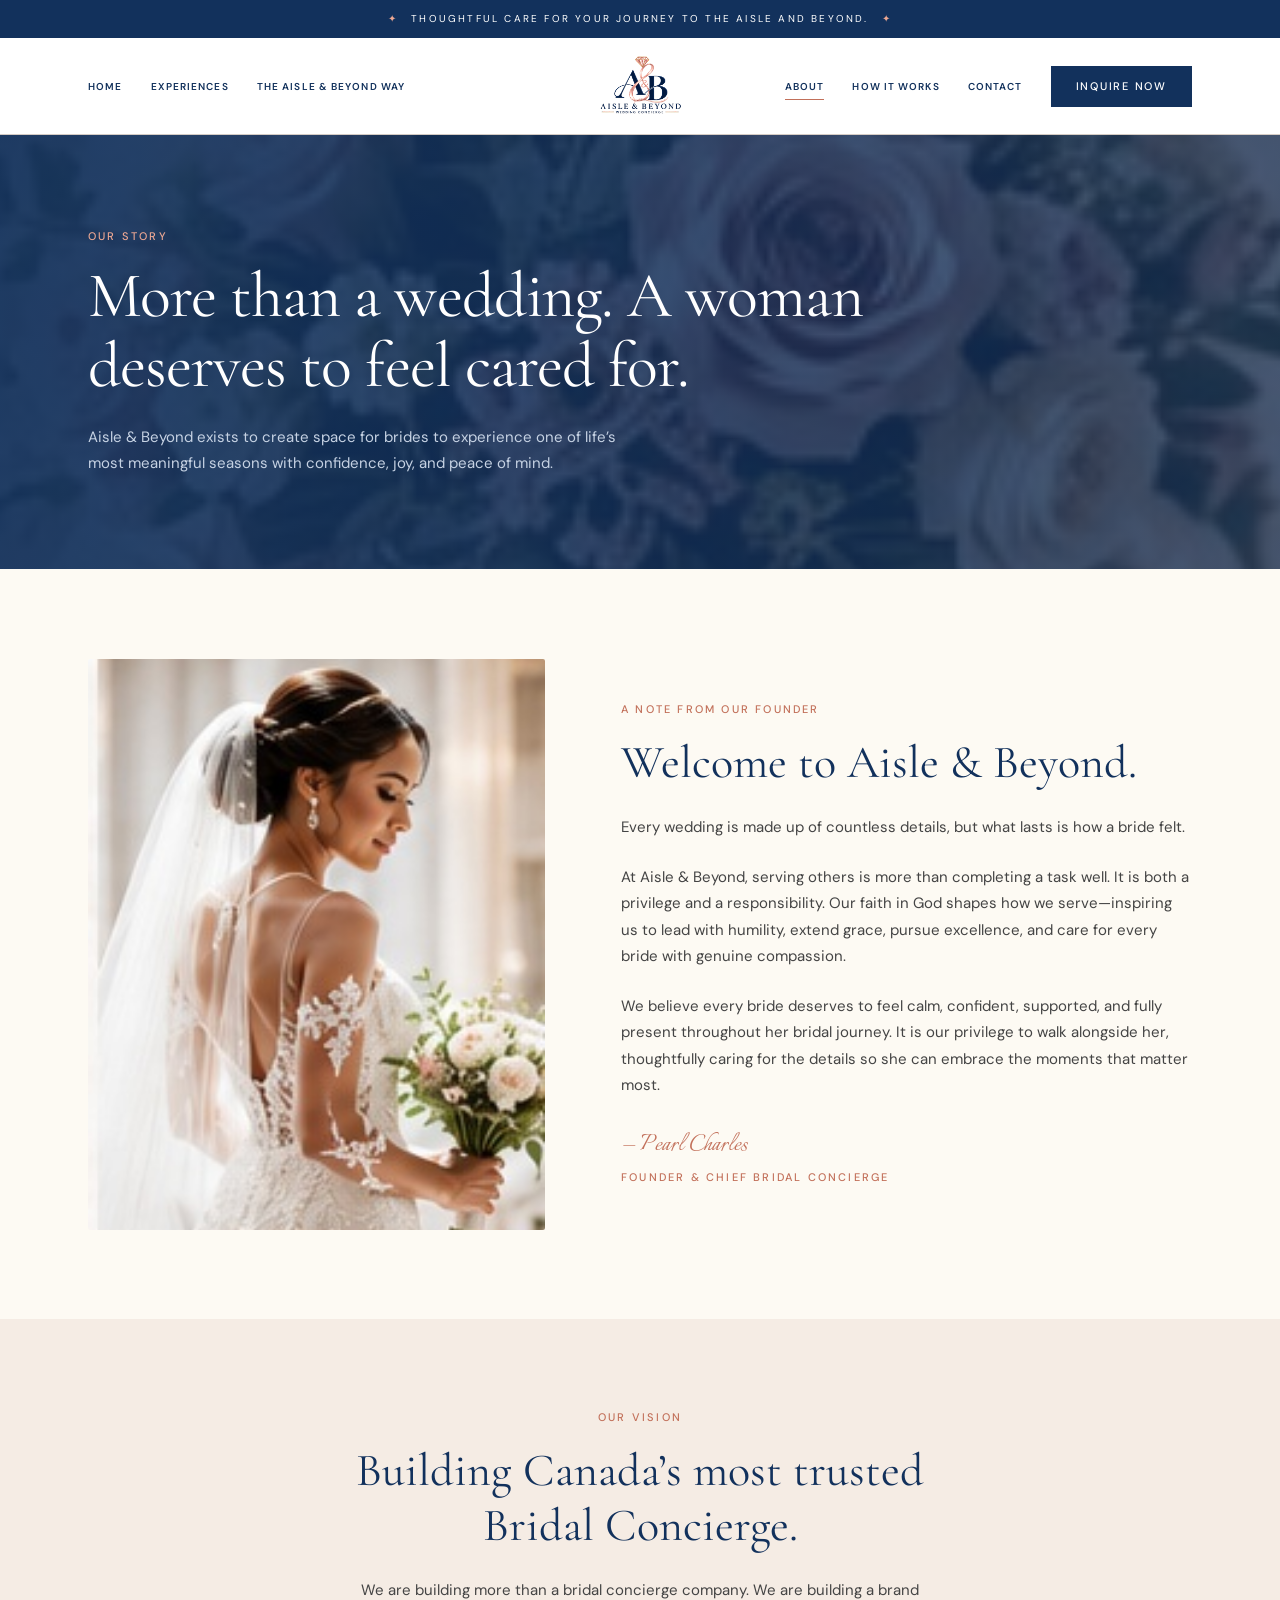
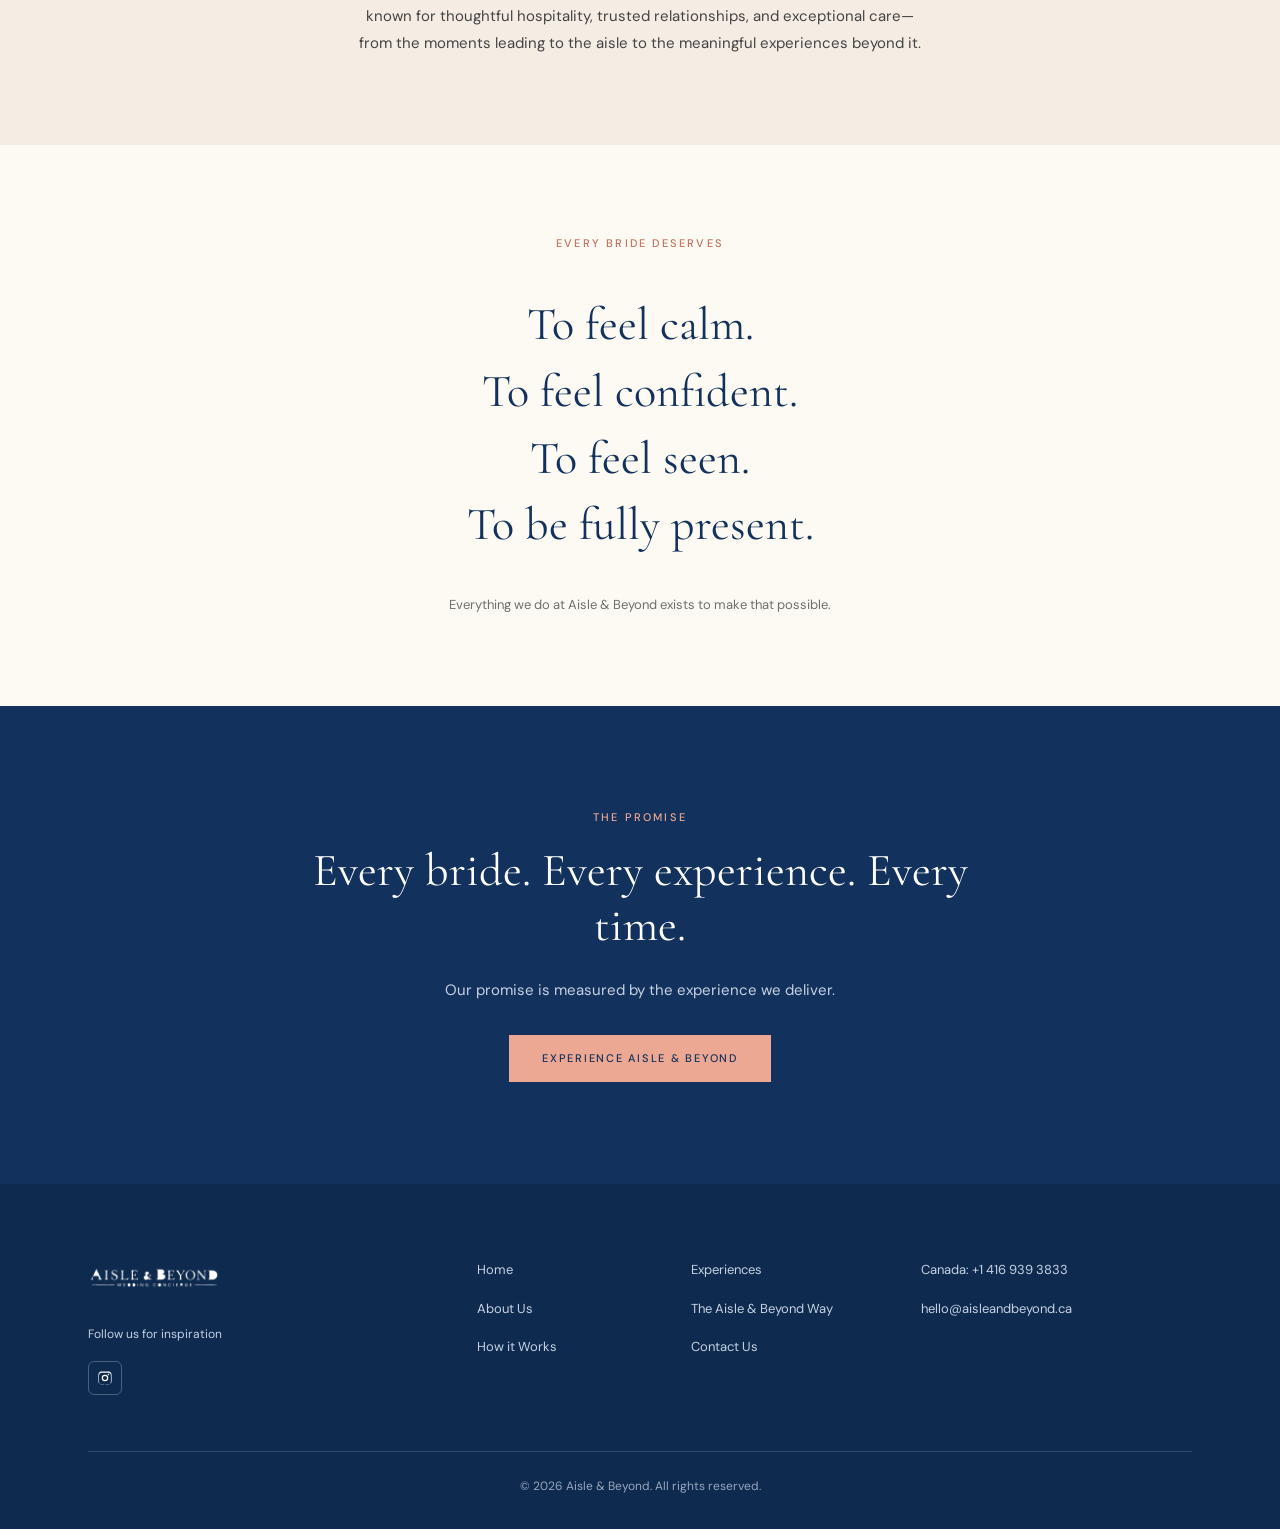
==== commit b2506a40: "update social and contact links" ====
--- a/about.html
+++ b/about.html
@@ -26,9 +26,17 @@
       <div class="header__inner container">
         <nav class="nav" aria-label="Primary">
           <ul class="nav__list nav__list--start">
-            <li class="nav__item"><a class="nav__link" href="index.html">Home</a></li>
-            <li class="nav__item"><a class="nav__link" href="experiences.html">Experiences</a></li>
-            <li class="nav__item"><a class="nav__link" href="beyond.html">The Aisle &amp; Beyond Way</a></li>
+            <li class="nav__item">
+              <a class="nav__link" href="index.html">Home</a>
+            </li>
+            <li class="nav__item">
+              <a class="nav__link" href="experiences.html">Experiences</a>
+            </li>
+            <li class="nav__item">
+              <a class="nav__link" href="beyond.html"
+                >The Aisle &amp; Beyond Way</a
+              >
+            </li>
           </ul>
 
           <a class="nav__brand" href="index.html">
@@ -43,12 +51,22 @@
 
           <ul class="nav__list nav__list--end">
             <li class="nav__item">
-              <a class="nav__link" href="about.html" aria-current="page">About</a>
-            </li>
-            <li class="nav__item"><a class="nav__link" href="index.html#how-it-works">How It Works</a></li>
-            <li class="nav__item"><a class="nav__link" href="contact.html">Contact</a></li>
-            <li class="nav__item">
-              <a class="btn btn--primary btn--sm" href="contact.html">Inquire Now</a>
+              <a class="nav__link" href="about.html" aria-current="page"
+                >About</a
+              >
+            </li>
+            <li class="nav__item">
+              <a class="nav__link" href="index.html#how-it-works"
+                >How It Works</a
+              >
+            </li>
+            <li class="nav__item">
+              <a class="nav__link" href="contact.html">Contact</a>
+            </li>
+            <li class="nav__item">
+              <a class="btn btn--primary btn--sm" href="contact.html"
+                >Inquire Now</a
+              >
             </li>
           </ul>
 
@@ -71,12 +89,26 @@
       <div class="nav__panel" id="nav-panel">
         <ul class="nav__panel-list">
           <li><a class="nav__panel-link" href="index.html">Home</a></li>
-          <li><a class="nav__panel-link" href="experiences.html">Experiences</a></li>
-          <li><a class="nav__panel-link" href="beyond.html">The Aisle &amp; Beyond Way</a></li>
+          <li>
+            <a class="nav__panel-link" href="experiences.html">Experiences</a>
+          </li>
+          <li>
+            <a class="nav__panel-link" href="beyond.html"
+              >The Aisle &amp; Beyond Way</a
+            >
+          </li>
           <li><a class="nav__panel-link" href="about.html">About</a></li>
-          <li><a class="nav__panel-link" href="index.html#how-it-works">How It Works</a></li>
+          <li>
+            <a class="nav__panel-link" href="index.html#how-it-works"
+              >How It Works</a
+            >
+          </li>
           <li><a class="nav__panel-link" href="contact.html">Contact</a></li>
-          <li><a class="btn btn--primary btn--block" href="contact.html">Inquire Now</a></li>
+          <li>
+            <a class="btn btn--primary btn--block" href="contact.html"
+              >Inquire Now</a
+            >
+          </li>
         </ul>
       </div>
     </header>
@@ -102,8 +134,9 @@
               More than a wedding. A woman deserves to feel cared for.
             </h1>
             <p class="page-hero__text">
-              Aisle &amp; Beyond exists to create space for brides to experience one of
-              life&rsquo;s most meaningful seasons with confidence, joy, and peace of mind.
+              Aisle &amp; Beyond exists to create space for brides to experience
+              one of life&rsquo;s most meaningful seasons with confidence, joy,
+              and peace of mind.
             </p>
           </div>
         </div>
@@ -124,27 +157,32 @@
 
           <div class="founder__content" data-reveal>
             <p class="eyebrow">A Note From Our Founder</p>
-            <h2 class="founder__title" id="founder-title">Welcome to Aisle &amp; Beyond.</h2>
+            <h2 class="founder__title" id="founder-title">
+              Welcome to Aisle &amp; Beyond.
+            </h2>
 
             <p class="founder__text">
-              Every wedding is made up of countless details, but what lasts is how a bride
-              felt.
+              Every wedding is made up of countless details, but what lasts is
+              how a bride felt.
             </p>
             <p class="founder__text">
-              At Aisle &amp; Beyond, serving others is more than completing a task well. It
-              is both a privilege and a responsibility. Our faith in God shapes how we
-              serve—inspiring us to lead with humility, extend grace, pursue excellence, and
-              care for every bride with genuine compassion.
+              At Aisle &amp; Beyond, serving others is more than completing a
+              task well. It is both a privilege and a responsibility. Our faith
+              in God shapes how we serve—inspiring us to lead with humility,
+              extend grace, pursue excellence, and care for every bride with
+              genuine compassion.
             </p>
             <p class="founder__text">
-              We believe every bride deserves to feel calm, confident, supported, and fully
-              present throughout her bridal journey. It is our privilege to walk alongside
-              her, thoughtfully caring for the details so she can embrace the moments that
-              matter most.
+              We believe every bride deserves to feel calm, confident,
+              supported, and fully present throughout her bridal journey. It is
+              our privilege to walk alongside her, thoughtfully caring for the
+              details so she can embrace the moments that matter most.
             </p>
 
             <p class="script founder__signature">&mdash; Pearl Charles</p>
-            <p class="eyebrow founder__role">Founder &amp; Chief Bridal Concierge</p>
+            <p class="eyebrow founder__role">
+              Founder &amp; Chief Bridal Concierge
+            </p>
           </div>
         </div>
       </section>
@@ -157,10 +195,10 @@
             Building Canada&rsquo;s most trusted Bridal Concierge.
           </h2>
           <p class="statement__text">
-            We are building more than a bridal concierge company. We are building a brand
-            known for thoughtful hospitality, trusted relationships, and exceptional
-            care—from the moments leading to the aisle to the meaningful experiences beyond
-            it.
+            We are building more than a bridal concierge company. We are
+            building a brand known for thoughtful hospitality, trusted
+            relationships, and exceptional care—from the moments leading to the
+            aisle to the meaningful experiences beyond it.
           </p>
         </div>
       </section>
@@ -188,8 +226,12 @@
           <h2 class="cta__title" id="cta-title">
             Every bride. Every experience. Every time.
           </h2>
-          <p class="cta__text">Our promise is measured by the experience we deliver.</p>
-          <a class="btn btn--blush" href="experiences.html">Experience Aisle &amp; Beyond</a>
+          <p class="cta__text">
+            Our promise is measured by the experience we deliver.
+          </p>
+          <a class="btn btn--blush" href="experiences.html"
+            >Experience Aisle &amp; Beyond</a
+          >
         </div>
       </section>
     </main>
@@ -210,8 +252,20 @@
             <p class="footer__tagline">Follow us for inspiration</p>
             <ul class="footer__socials">
               <li>
-                <a class="footer__social" href="#" aria-label="Aisle and Beyond on Instagram">
-                  <svg viewBox="0 0 24 24" width="16" height="16" aria-hidden="true" focusable="false">
+                <a
+                  class="footer__social"
+                  href="https://www.instagram.com/aisleandbeyond.ca?igsi=OHdwZ2N5bW81bW1i"
+                  target="_blank"
+                  rel="noopener noreferrer"
+                  aria-label="Aisle and Beyond on Instagram"
+                >
+                  <svg
+                    viewBox="0 0 24 24"
+                    width="16"
+                    height="16"
+                    aria-hidden="true"
+                    focusable="false"
+                  >
                     <path
                       fill="currentColor"
                       d="M12 2.2c3.2 0 3.6 0 4.9.07 1.2.05 1.8.25 2.2.42.6.22 1 .48 1.4.9.4.4.7.8.9 1.4.2.4.4 1 .4 2.2.1 1.3.1 1.7.1 4.9s0 3.6-.1 4.9c0 1.2-.2 1.8-.4 2.2-.2.6-.5 1-.9 1.4-.4.4-.8.7-1.4.9-.4.2-1 .4-2.2.4-1.3.1-1.7.1-4.9.1s-3.6 0-4.9-.1c-1.2 0-1.8-.2-2.2-.4-.6-.2-1-.5-1.4-.9-.4-.4-.7-.8-.9-1.4-.2-.4-.4-1-.4-2.2-.1-1.3-.1-1.7-.1-4.9s0-3.6.1-4.9c0-1.2.2-1.8.4-2.2.2-.6.5-1 .9-1.4.4-.4.8-.7 1.4-.9.4-.2 1-.4 2.2-.42C8.4 2.2 8.8 2.2 12 2.2Zm0 1.8c-3.1 0-3.5 0-4.8.07-1 .05-1.6.22-1.9.35-.5.2-.8.4-1.1.7-.3.3-.6.6-.7 1.1-.1.3-.3.9-.4 1.9C3 9.4 3 9.8 3 12.9v.2c0 3.1 0 3.5.07 4.8.05 1 .22 1.6.35 1.9.2.5.4.8.7 1.1.3.3.6.6 1.1.7.3.1.9.3 1.9.4 1.3.06 1.7.06 4.8.06s3.5 0 4.8-.06c1-.05 1.6-.22 1.9-.35.5-.2.8-.4 1.1-.7.3-.3.6-.6.7-1.1.1-.3.3-.9.4-1.9.06-1.3.06-1.7.06-4.8s0-3.5-.06-4.8c-.05-1-.22-1.6-.35-1.9-.2-.5-.4-.8-.7-1.1-.3-.3-.6-.6-1.1-.7-.3-.1-.9-.3-1.9-.4C15.5 4 15.1 4 12 4Zm0 3.1a4.9 4.9 0 1 1 0 9.8 4.9 4.9 0 0 1 0-9.8Zm0 1.8a3.1 3.1 0 1 0 0 6.2 3.1 3.1 0 0 0 0-6.2Zm5.1-3.3a1.15 1.15 0 1 1 0 2.3 1.15 1.15 0 0 1 0-2.3Z"
@@ -219,16 +273,26 @@
                   </svg>
                 </a>
               </li>
-              <li>
-                <a class="footer__social" href="#" aria-label="Aisle and Beyond on TikTok">
-                  <svg viewBox="0 0 24 24" width="16" height="16" aria-hidden="true" focusable="false">
+              <!-- <li>
+                <a
+                  class="footer__social"
+                  href="#"
+                  aria-label="Aisle and Beyond on TikTok"
+                >
+                  <svg
+                    viewBox="0 0 24 24"
+                    width="16"
+                    height="16"
+                    aria-hidden="true"
+                    focusable="false"
+                  >
                     <path
                       fill="currentColor"
                       d="M16.5 3h-2.6v12.2a2.5 2.5 0 1 1-2.5-2.5c.2 0 .5 0 .7.1v-2.6a5.1 5.1 0 1 0 4.4 5V9a6.4 6.4 0 0 0 3.5 1V7.4a3.9 3.9 0 0 1-3.5-4.4Z"
                     />
                   </svg>
                 </a>
-              </li>
+              </li> -->
             </ul>
           </div>
 
@@ -236,23 +300,45 @@
             <ul class="footer__links">
               <li><a class="footer__link" href="index.html">Home</a></li>
               <li><a class="footer__link" href="about.html">About Us</a></li>
-              <li><a class="footer__link" href="index.html#how-it-works">How it Works</a></li>
+              <li>
+                <a class="footer__link" href="index.html#how-it-works"
+                  >How it Works</a
+                >
+              </li>
             </ul>
             <ul class="footer__links">
-              <li><a class="footer__link" href="experiences.html">Experiences</a></li>
-              <li><a class="footer__link" href="beyond.html">The Aisle &amp; Beyond Way</a></li>
-              <li><a class="footer__link" href="contact.html">Contact Us</a></li>
+              <li>
+                <a class="footer__link" href="experiences.html">Experiences</a>
+              </li>
+              <li>
+                <a class="footer__link" href="beyond.html"
+                  >The Aisle &amp; Beyond Way</a
+                >
+              </li>
+              <li>
+                <a class="footer__link" href="contact.html">Contact Us</a>
+              </li>
             </ul>
           </nav>
 
           <address class="footer__contact">
-            <p><a class="footer__link" href="tel:+14169393833">Canada: +1 416 939 3833</a></p>
-            <p><a class="footer__link" href="mailto:hello@aisleandbeyond.co">hello@aisleandbeyond.co</a></p>
+            <p>
+              <a class="footer__link" href="tel:+14169393833"
+                >Canada: +1 416 939 3833</a
+              >
+            </p>
+            <p>
+              <a class="footer__link" href="mailto:hello@aisleandbeyond.ca"
+                >hello@aisleandbeyond.ca</a
+              >
+            </p>
           </address>
         </div>
 
         <div class="footer__bottom">
-          <p class="footer__copyright">&copy; 2026 Aisle &amp; Beyond. All rights reserved.</p>
+          <p class="footer__copyright">
+            &copy; 2026 Aisle &amp; Beyond. All rights reserved.
+          </p>
         </div>
       </div>
     </footer>
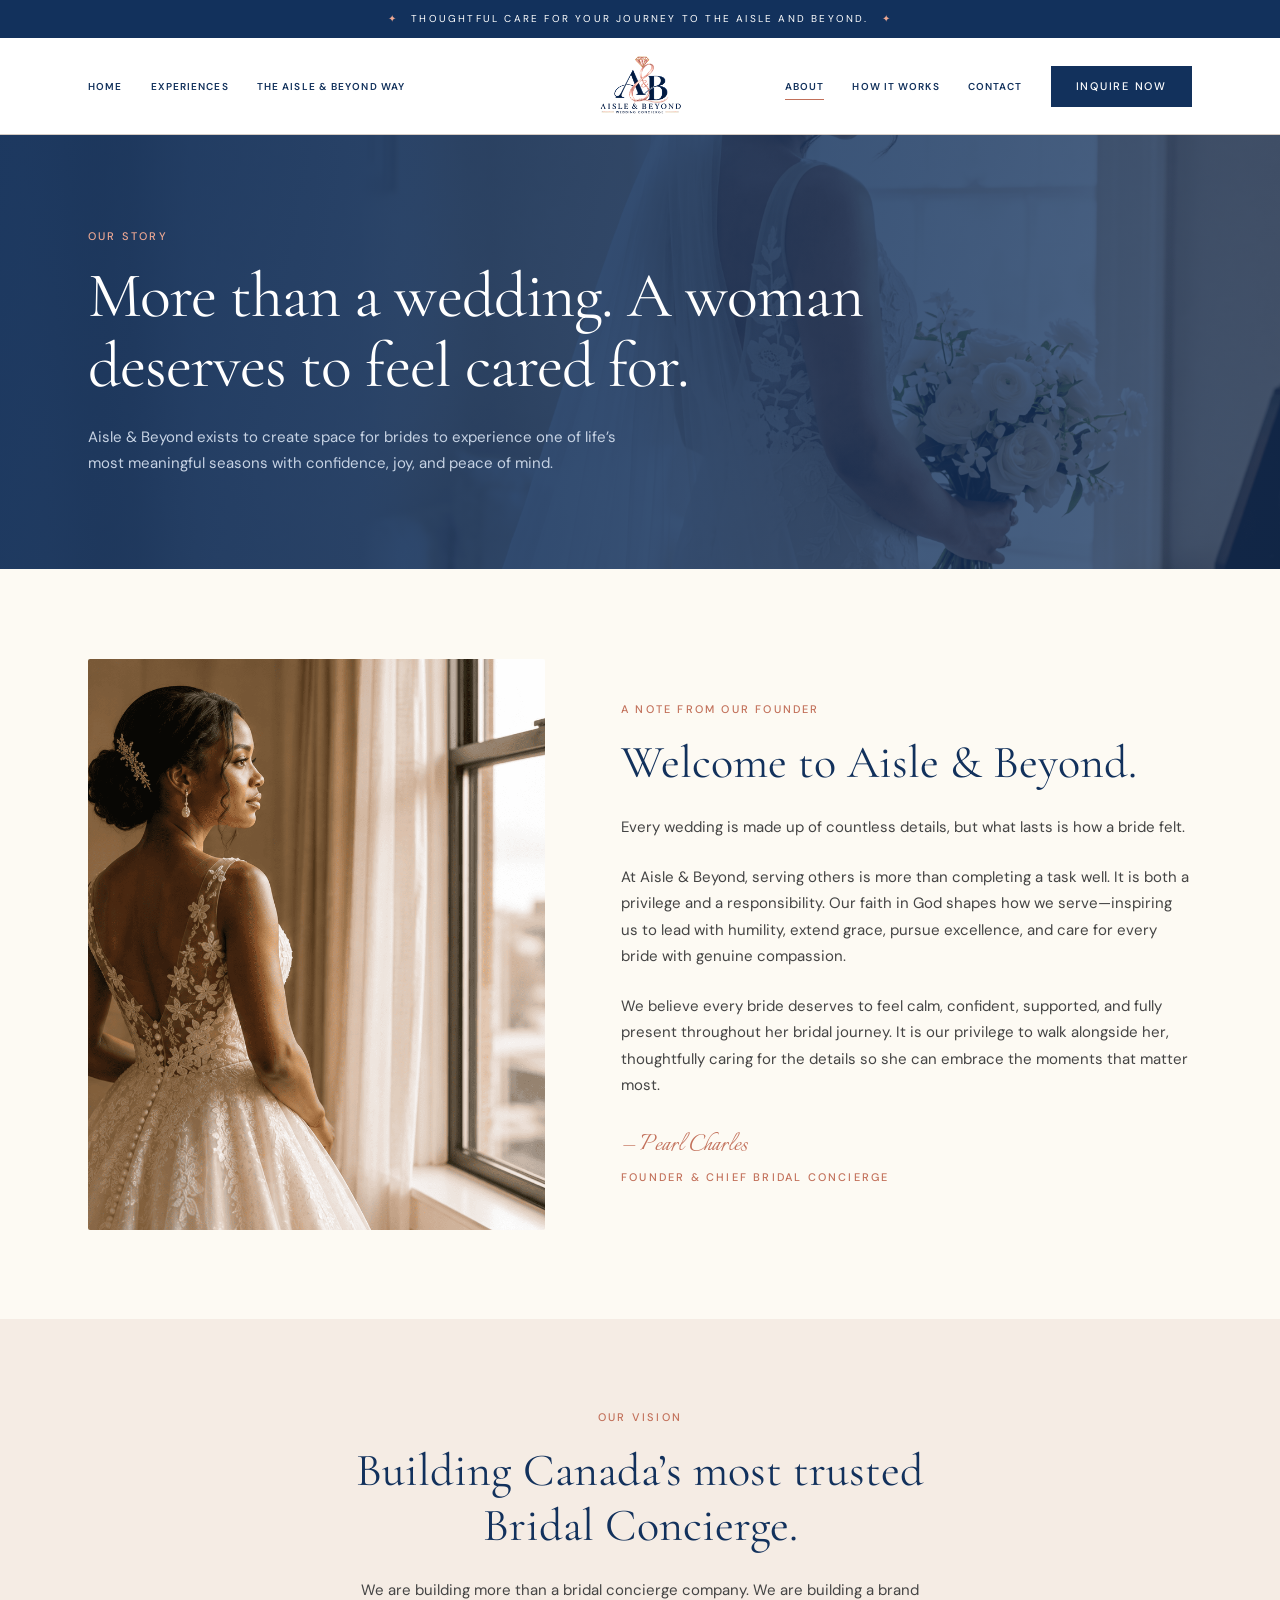
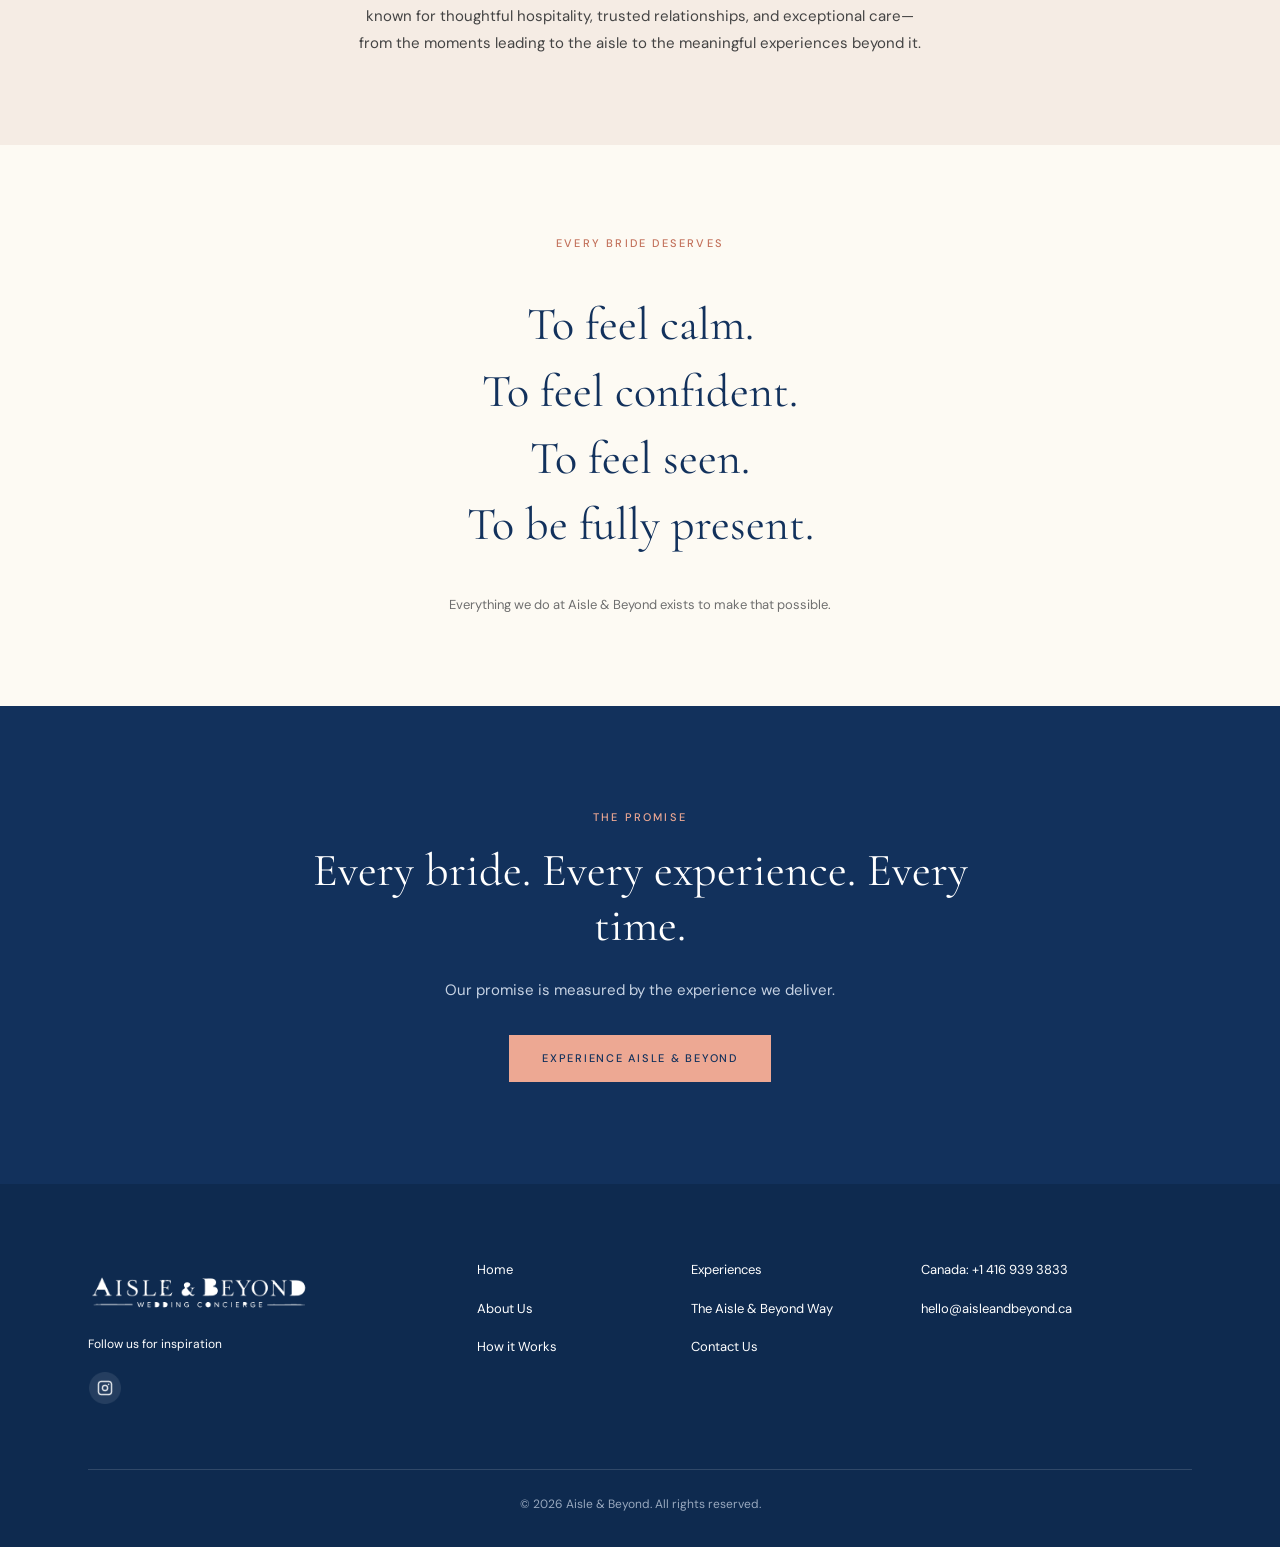
==== commit 9c192c32: "update image and icons" ====
--- a/about.html
+++ b/about.html
@@ -119,7 +119,7 @@
         <div class="page-hero__media">
           <img
             class="page-hero__image"
-            src="assets/img/image3.jpg"
+            src="assets/img/image16.png"
             alt="Blush and ivory rose bridal bouquet tied with a satin ribbon"
             width="1600"
             height="900"
@@ -148,7 +148,7 @@
           <figure class="founder__media" data-reveal>
             <img
               class="founder__image"
-              src="assets/img/image4.jpg"
+              src="assets/img/image2.png"
               alt="Pearl Charles, founder of Aisle &amp; Beyond, with a bride in a veil and lace gown holding an ivory bouquet"
               width="900"
               height="1100"
@@ -259,18 +259,14 @@
                   rel="noopener noreferrer"
                   aria-label="Aisle and Beyond on Instagram"
                 >
-                  <svg
-                    viewBox="0 0 24 24"
+                  <img
+                    class="footer__social-icon"
+                    src="assets/icon/instagram.png"
+                    alt=""
                     width="16"
                     height="16"
-                    aria-hidden="true"
-                    focusable="false"
-                  >
-                    <path
-                      fill="currentColor"
-                      d="M12 2.2c3.2 0 3.6 0 4.9.07 1.2.05 1.8.25 2.2.42.6.22 1 .48 1.4.9.4.4.7.8.9 1.4.2.4.4 1 .4 2.2.1 1.3.1 1.7.1 4.9s0 3.6-.1 4.9c0 1.2-.2 1.8-.4 2.2-.2.6-.5 1-.9 1.4-.4.4-.8.7-1.4.9-.4.2-1 .4-2.2.4-1.3.1-1.7.1-4.9.1s-3.6 0-4.9-.1c-1.2 0-1.8-.2-2.2-.4-.6-.2-1-.5-1.4-.9-.4-.4-.7-.8-.9-1.4-.2-.4-.4-1-.4-2.2-.1-1.3-.1-1.7-.1-4.9s0-3.6.1-4.9c0-1.2.2-1.8.4-2.2.2-.6.5-1 .9-1.4.4-.4.8-.7 1.4-.9.4-.2 1-.4 2.2-.42C8.4 2.2 8.8 2.2 12 2.2Zm0 1.8c-3.1 0-3.5 0-4.8.07-1 .05-1.6.22-1.9.35-.5.2-.8.4-1.1.7-.3.3-.6.6-.7 1.1-.1.3-.3.9-.4 1.9C3 9.4 3 9.8 3 12.9v.2c0 3.1 0 3.5.07 4.8.05 1 .22 1.6.35 1.9.2.5.4.8.7 1.1.3.3.6.6 1.1.7.3.1.9.3 1.9.4 1.3.06 1.7.06 4.8.06s3.5 0 4.8-.06c1-.05 1.6-.22 1.9-.35.5-.2.8-.4 1.1-.7.3-.3.6-.6.7-1.1.1-.3.3-.9.4-1.9.06-1.3.06-1.7.06-4.8s0-3.5-.06-4.8c-.05-1-.22-1.6-.35-1.9-.2-.5-.4-.8-.7-1.1-.3-.3-.6-.6-1.1-.7-.3-.1-.9-.3-1.9-.4C15.5 4 15.1 4 12 4Zm0 3.1a4.9 4.9 0 1 1 0 9.8 4.9 4.9 0 0 1 0-9.8Zm0 1.8a3.1 3.1 0 1 0 0 6.2 3.1 3.1 0 0 0 0-6.2Zm5.1-3.3a1.15 1.15 0 1 1 0 2.3 1.15 1.15 0 0 1 0-2.3Z"
-                    />
-                  </svg>
+                    loading="lazy"
+                  />
                 </a>
               </li>
               <!-- <li>
--- a/assets/css/style.css
+++ b/assets/css/style.css
@@ -31,7 +31,8 @@
   --color-body-light: #6f6f6f;
   --color-field: #f1f1f1;
   --color-field-hover: #eaeaea;
-  --color-border: #e8dcd0;
+  /* --color-border: #e8dcd0; */
+  --color-border: #d5b681;
   --color-border-light: #efe6dc;
   --color-on-navy: #ffffff;
   --color-on-navy-muted: #c6d2e3;
@@ -621,12 +622,12 @@
 }
 
 .values__icon {
-  width: 74px;
-  height: 64px;
-  object-fit: contain;
+  width: 44px;
+  height: 44px;
+  object-fit: cover;
   /* Provided icon art is navy + blush on white; render it as light line art on navy */
   /* filter: brightness(0) invert(1); */
-  opacity: 0.85;
+  /* opacity: 0.85; */
   transition:
     transform var(--transition-base),
     opacity var(--transition-base);
@@ -710,17 +711,18 @@
 
 .experiences__grid {
   display: grid;
-  grid-template-columns: repeat(3, 1fr);
-  align-items: center;
+  grid-template-columns: repeat(2, 1fr);
+  align-items: stretch;
   gap: var(--space-xl);
   margin-top: clamp(2.5rem, 5vw, 4rem);
 }
 
 .card {
+  position: relative; /* anchors .card__badge */
   display: flex;
   flex-direction: column;
   height: 100%;
-  padding: clamp(1.75rem, 2.5vw, 2.25rem);
+  padding: clamp(1.75rem, 3vw, 2.5rem);
   background-color: var(--color-cream-light);
   border: 1px solid var(--color-border-light);
   border-radius: var(--radius-none);
@@ -767,6 +769,34 @@
 
 .card--featured .card__title {
   color: var(--color-on-navy);
+}
+
+.card__badge {
+  position: absolute;
+  top: -0.6875rem;
+  right: 0;
+  padding: 0.375rem 0.75rem;
+  background-color: var(--color-navy);
+  border-radius: var(--radius-sm);
+  font-size: 0.5625rem;
+  font-weight: 500;
+  letter-spacing: var(--ls-eyebrow);
+  text-transform: uppercase;
+  line-height: 1.2;
+  color: var(--color-on-navy);
+}
+
+.card__tagline {
+  margin-top: var(--space-sm);
+  font-family: var(--font-heading);
+  font-size: var(--fs-md);
+  font-style: italic;
+  line-height: 1.4;
+  color: var(--color-navy);
+}
+
+.card--featured .card__tagline {
+  color: var(--color-blush);
 }
 
 .card__text {
@@ -812,6 +842,85 @@
 
 .card--featured .card__list-item::before {
   background-color: var(--color-blush);
+}
+
+/* ---- Coverage tiers (featured card) ---- */
+
+.card__tiers {
+  display: grid;
+  grid-template-columns: repeat(3, 1fr);
+  gap: var(--space-sm);
+  margin-top: auto; /* the tier block replaces .card__price as the bottom element */
+  padding-top: var(--space-xl);
+}
+
+.tier {
+  padding: var(--space-md) var(--space-sm);
+  border: 1px solid rgba(255, 255, 255, 0.28);
+  border-radius: var(--radius-sm);
+  transition:
+    border-color var(--transition-base),
+    background-color var(--transition-base);
+}
+
+.tier:hover {
+  border-color: rgba(255, 255, 255, 0.55);
+}
+
+.tier--featured {
+  background-color: var(--color-blush);
+  border-color: var(--color-blush);
+}
+
+.tier--featured:hover {
+  border-color: var(--color-blush);
+  background-color: var(--color-blush-dark);
+}
+
+.tier__name {
+  font-size: 0.5625rem;
+  font-weight: 500;
+  letter-spacing: var(--ls-eyebrow);
+  text-transform: uppercase;
+  line-height: 1.4;
+  color: var(--color-blush);
+}
+
+.tier--featured .tier__name {
+  color: var(--color-navy);
+}
+
+.tier__hours {
+  margin-top: var(--space-2xs);
+  font-size: var(--fs-xs);
+  line-height: 1.5;
+  color: var(--color-on-navy-muted);
+}
+
+.tier--featured .tier__hours {
+  color: var(--color-navy);
+}
+
+.tier__price {
+  margin-top: var(--space-xs);
+  font-family: var(--font-heading);
+  font-size: var(--fs-lg);
+  line-height: 1.25;
+  color: var(--color-on-navy);
+}
+
+.tier--featured .tier__price {
+  color: var(--color-navy);
+}
+
+.tier__price-label {
+  font-family: var(--font-body);
+  font-size: var(--fs-xs);
+  color: var(--color-on-navy-muted);
+}
+
+.tier--featured .tier__price-label {
+  color: var(--color-navy);
 }
 
 .card__price {
@@ -899,9 +1008,10 @@
   position: absolute;
   left: var(--space-md);
   right: var(--space-md);
+  font-family: var(--font-heading);
   bottom: var(--space-md);
   z-index: 1;
-  font-size: var(--fs-xs);
+  font-size: var(--fs-lg);
   line-height: 1.5;
   color: var(--color-white);
   text-shadow: 0 1px 6px rgba(18, 49, 92, 0.5);
@@ -1016,13 +1126,13 @@
 
 .footer__logo {
   width: auto;
-  height: 44px;
+  height: 74px;
 }
 
 .footer__tagline {
-  margin-top: var(--space-lg);
+  margin-top: var(--space-2xs);
   font-size: var(--fs-xs);
-  color: var(--color-on-navy-muted);
+  color: var(--color-white);
 }
 
 .footer__socials {
@@ -1037,8 +1147,8 @@
   justify-content: center;
   width: 34px;
   height: 34px;
-  border: 1px solid rgba(255, 255, 255, 0.25);
-  border-radius: var(--radius-md);
+  /* border: 1px solid rgba(255, 255, 255, 0.25); */
+  /* border-radius: var(--radius-md); */
   color: var(--color-on-navy);
   transition:
     background-color var(--transition-fast),
@@ -1047,11 +1157,18 @@
     transform var(--transition-fast);
 }
 
+.footer__social-icon {
+  width: 32px;
+  height: 32px;
+  object-fit: contain;
+}
+
 .footer__social:hover {
   background-color: var(--color-blush);
-  border-color: var(--color-blush);
+  /* border-color: var(--color-blush); */
   color: var(--color-navy);
   transform: translateY(-2px);
+  border-radius: 100%;
 }
 
 .footer__nav {
@@ -1075,7 +1192,7 @@
 .footer__link {
   font-size: var(--fs-sm);
   line-height: 1.5;
-  color: var(--color-on-navy-muted);
+  color: var(--color-white);
   transition: color var(--transition-fast);
 }
 
@@ -1220,15 +1337,14 @@
 
 .pillar {
   padding-top: clamp(1.5rem, 2.5vw, 2.25rem);
-  border-top: 1px solid var(--color-border);
+  border-top: 1.5px solid var(--color-border);
 }
 
 .pillar__icon {
-  width: 42px;
-  height: 34px;
-  object-fit: contain;
-  object-position: left center;
-  opacity: 0.7;
+  width: 64px;
+  height: 70px;
+  opacity: 1;
+  object-fit: cover;
   transition:
     transform var(--transition-base),
     opacity var(--transition-base);
@@ -1240,7 +1356,7 @@
 }
 
 .pillar__title {
-  margin-top: var(--space-lg);
+  margin-top: var(--space-base);
   font-size: var(--fs-h4);
   font-weight: 400;
 }
@@ -1272,12 +1388,12 @@
 .step {
   padding: clamp(1.5rem, 2.2vw, 2rem);
   min-height: clamp(13rem, 18vw, 17rem);
+  background-color: var(--color-white);
+  transition: background-color var(--transition-base);
+}
+
+.step:hover {
   background-color: var(--color-cream-light);
-  transition: background-color var(--transition-base);
-}
-
-.step:hover {
-  background-color: var(--color-white);
 }
 
 .step__number {
@@ -1314,8 +1430,10 @@
 }
 
 .principle {
+  display: flex;
+  flex-direction: column;
   padding: clamp(1.75rem, 2.5vw, 2.25rem);
-  min-height: clamp(14rem, 20vw, 17rem);
+  min-height: clamp(16rem, 24vw, 20rem);
   background-color: var(--color-cream-light);
   border: 1px solid var(--color-border-light);
   border-radius: var(--radius-sm);
@@ -1349,6 +1467,17 @@
   margin-top: var(--space-md);
   font-size: var(--fs-sm);
   line-height: 1.7;
+}
+
+/* margin-top:auto parks the mark on a shared baseline across the three cards,
+   whatever length the copy above it runs to. */
+.principle__logo {
+  align-self: center;
+  box-sizing: content-box;
+  width: min(55%, 180px);
+  height: auto;
+  margin-top: auto;
+  padding-top: var(--space-2xl);
 }
 
 /* =========================================================================
@@ -1917,6 +2046,10 @@
     grid-template-columns: 1fr;
   }
 
+  .card__tiers {
+    grid-template-columns: 1fr;
+  }
+
   .gallery__grid {
     grid-template-columns: 1fr;
     gap: var(--space-sm);
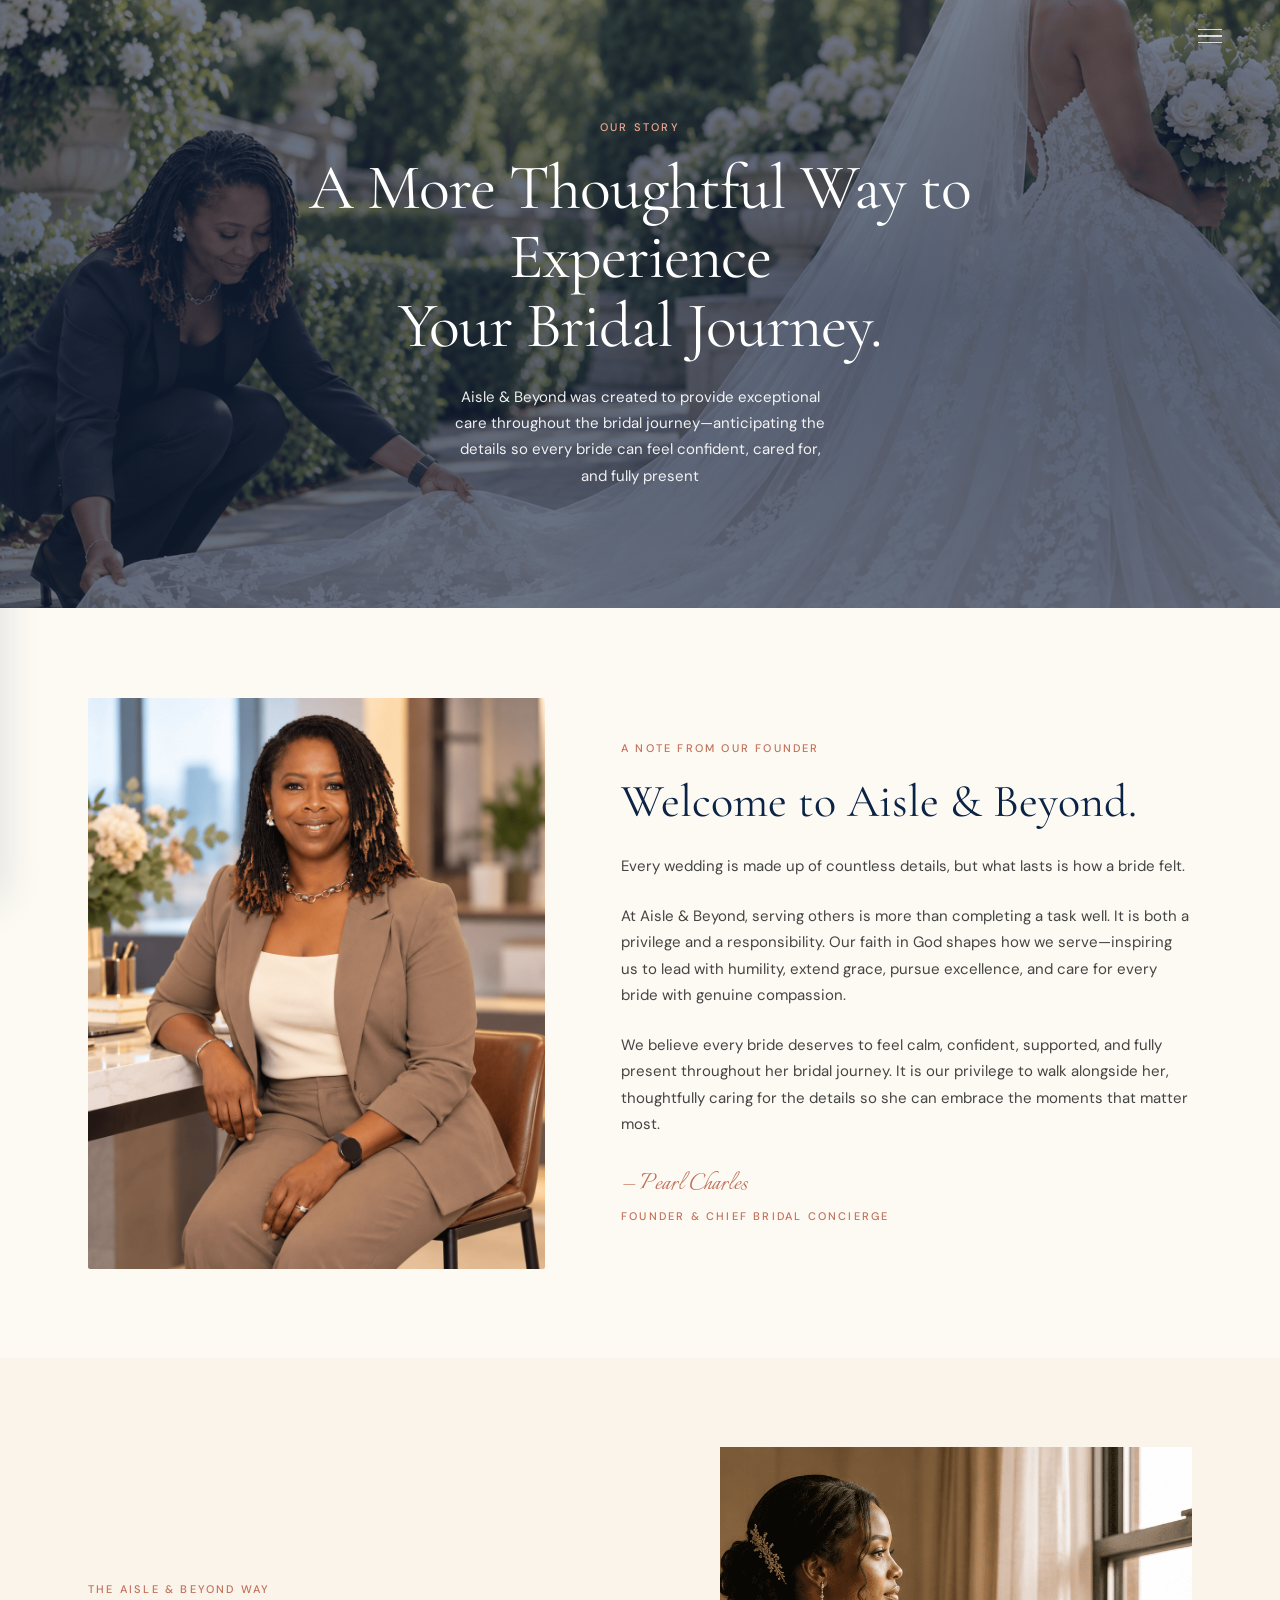
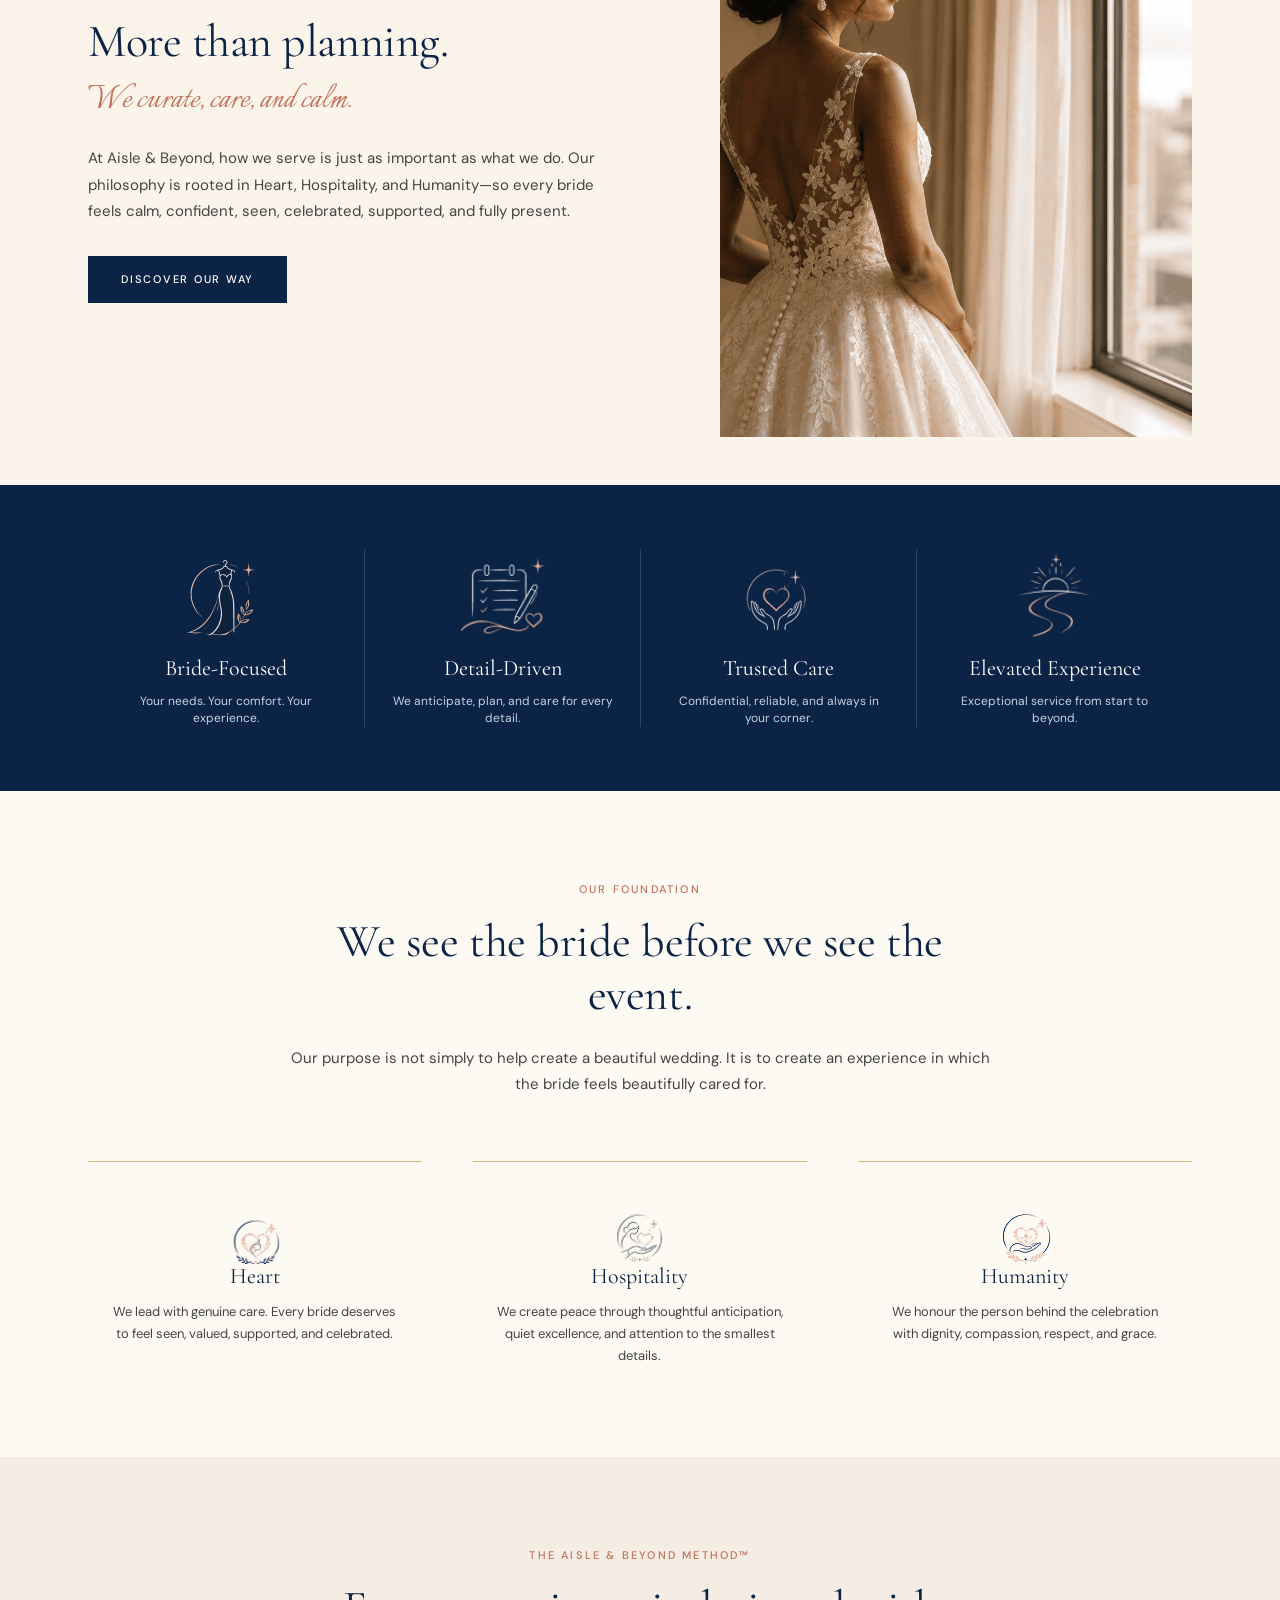
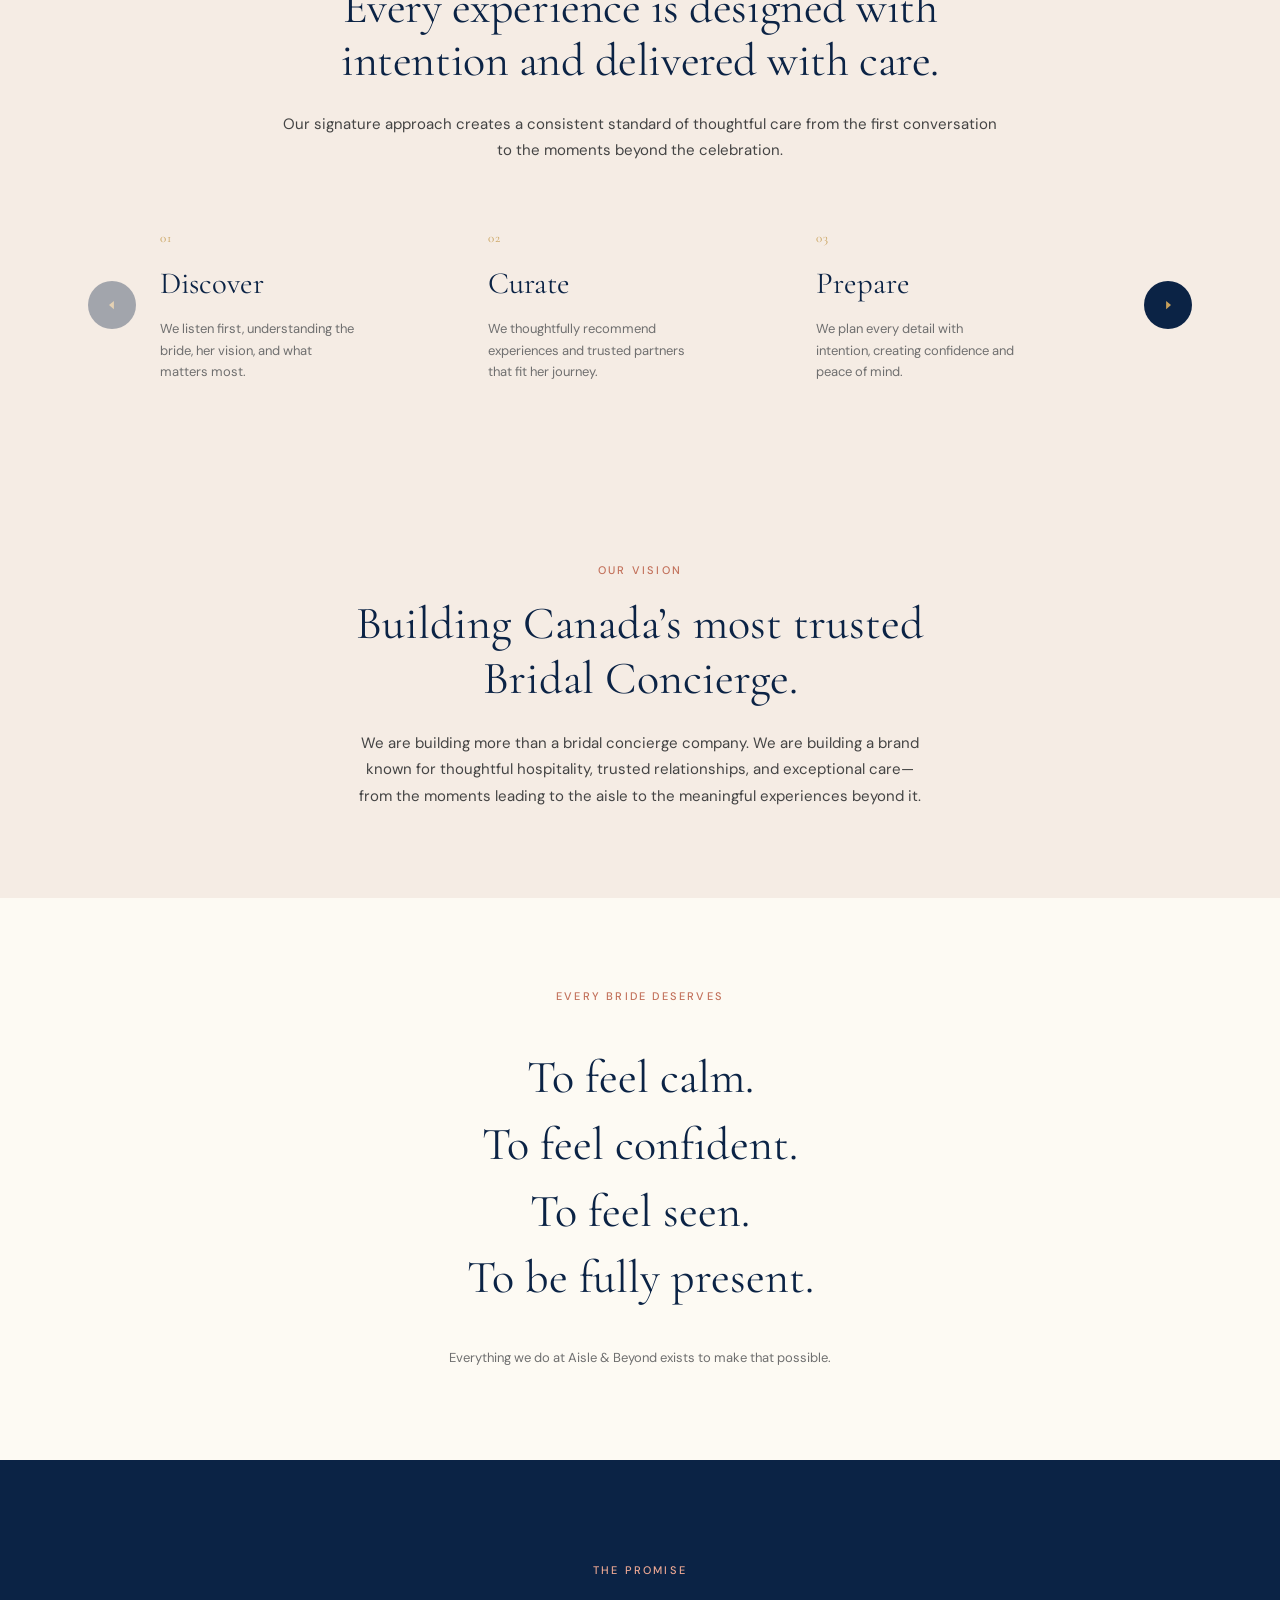
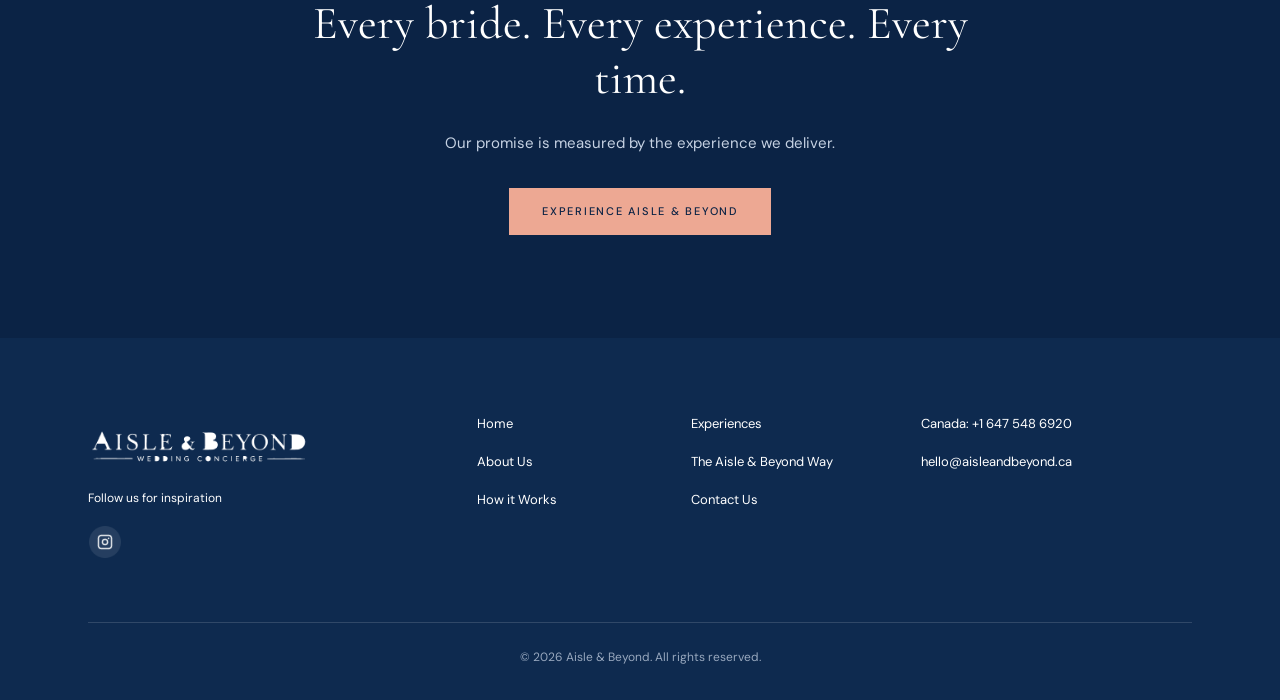
==== commit d8e17782: "wip: v2 site update" ====
--- a/about.html
+++ b/about.html
@@ -11,265 +11,581 @@
     <link rel="icon" href="assets/img/logo.png" />
     <link rel="stylesheet" href="assets/css/style.css" />
   </head>
-  <body>
-    <!-- ================= Announcement ================= -->
-    <div class="announcement">
-      <p class="announcement__text">
-        <span class="announcement__mark" aria-hidden="true">&#10022;</span>
-        Thoughtful care for your journey to the aisle and beyond.
-        <span class="announcement__mark" aria-hidden="true">&#10022;</span>
-      </p>
-    </div>
-
-    <!-- ================= Header ================= -->
-    <header class="header" id="header">
-      <div class="header__inner container">
-        <nav class="nav" aria-label="Primary">
-          <ul class="nav__list nav__list--start">
-            <li class="nav__item">
-              <a class="nav__link" href="index.html">Home</a>
-            </li>
-            <li class="nav__item">
-              <a class="nav__link" href="experiences.html">Experiences</a>
-            </li>
-            <li class="nav__item">
-              <a class="nav__link" href="beyond.html"
-                >The Aisle &amp; Beyond Way</a
-              >
-            </li>
-          </ul>
-
-          <a class="nav__brand" href="index.html">
+  <body class="page-about">
+    <div class="site-shell">
+      <header class="mobile-bar">
+        <a class="mobile-bar__brand" href="index.html">
+          <img
+            class="mobile-bar__logo"
+            src="assets/img/logo.png"
+            alt="Aisle &amp; Beyond, wedding concierge"
+            width="140"
+            height="56"
+          />
+        </a>
+        <button
+          class="mobile-bar__toggle"
+          id="nav-toggle"
+          type="button"
+          aria-expanded="false"
+          aria-controls="sidebar"
+          aria-label="Open navigation menu"
+        >
+          <span class="mobile-bar__toggle-bar" aria-hidden="true"></span>
+          <span class="mobile-bar__toggle-bar" aria-hidden="true"></span>
+          <span class="mobile-bar__toggle-bar" aria-hidden="true"></span>
+        </button>
+      </header>
+
+      <div class="sidebar-backdrop" id="sidebar-backdrop" hidden></div>
+
+      <aside class="sidebar" id="sidebar">
+        <div class="sidebar__inner">
+          <a class="sidebar__brand" href="index.html">
             <img
-              class="nav__logo"
+              class="sidebar__logo"
               src="assets/img/logo.png"
               alt="Aisle &amp; Beyond, wedding concierge"
               width="180"
-              height="72"
+              height="120"
             />
           </a>
 
-          <ul class="nav__list nav__list--end">
-            <li class="nav__item">
-              <a class="nav__link" href="about.html" aria-current="page"
-                >About</a
-              >
-            </li>
-            <li class="nav__item">
-              <a class="nav__link" href="index.html#how-it-works"
-                >How It Works</a
-              >
-            </li>
-            <li class="nav__item">
-              <a class="nav__link" href="contact.html">Contact</a>
-            </li>
-            <li class="nav__item">
-              <a class="btn btn--primary btn--sm" href="contact.html"
-                >Inquire Now</a
-              >
-            </li>
-          </ul>
-
-          <button
-            class="nav__toggle"
-            id="nav-toggle"
-            type="button"
-            aria-expanded="false"
-            aria-controls="nav-panel"
-            aria-label="Open navigation menu"
-          >
-            <span class="nav__toggle-bar" aria-hidden="true"></span>
-            <span class="nav__toggle-bar" aria-hidden="true"></span>
-            <span class="nav__toggle-bar" aria-hidden="true"></span>
-          </button>
-        </nav>
-      </div>
-
-      <!-- Collapsible menu (tablet + mobile) -->
-      <div class="nav__panel" id="nav-panel">
-        <ul class="nav__panel-list">
-          <li><a class="nav__panel-link" href="index.html">Home</a></li>
-          <li>
-            <a class="nav__panel-link" href="experiences.html">Experiences</a>
-          </li>
-          <li>
-            <a class="nav__panel-link" href="beyond.html"
-              >The Aisle &amp; Beyond Way</a
-            >
-          </li>
-          <li><a class="nav__panel-link" href="about.html">About</a></li>
-          <li>
-            <a class="nav__panel-link" href="index.html#how-it-works"
-              >How It Works</a
-            >
-          </li>
-          <li><a class="nav__panel-link" href="contact.html">Contact</a></li>
-          <li>
-            <a class="btn btn--primary btn--block" href="contact.html"
-              >Inquire Now</a
-            >
-          </li>
-        </ul>
-      </div>
-    </header>
-
-    <main>
-      <!-- ================= Page hero ================= -->
-      <section class="page-hero" aria-labelledby="page-hero-title">
-        <div class="page-hero__media">
-          <img
-            class="page-hero__image"
-            src="assets/img/image16.png"
-            alt="Blush and ivory rose bridal bouquet tied with a satin ribbon"
-            width="1600"
-            height="900"
-          />
-        </div>
-        <div class="page-hero__overlay" aria-hidden="true"></div>
-
-        <div class="container">
-          <div class="page-hero__content" data-reveal>
-            <p class="eyebrow eyebrow--light">Our Story</p>
-            <h1 class="page-hero__title" id="page-hero-title">
-              More than a wedding. A woman deserves to feel cared for.
-            </h1>
-            <p class="page-hero__text">
-              Aisle &amp; Beyond exists to create space for brides to experience
-              one of life&rsquo;s most meaningful seasons with confidence, joy,
-              and peace of mind.
-            </p>
-          </div>
-        </div>
-      </section>
-
-      <!-- ================= Founder note ================= -->
-      <section class="founder" aria-labelledby="founder-title">
-        <div class="founder__inner container">
-          <figure class="founder__media" data-reveal>
-            <img
-              class="founder__image"
-              src="assets/img/image2.png"
-              alt="Pearl Charles, founder of Aisle &amp; Beyond, with a bride in a veil and lace gown holding an ivory bouquet"
-              width="900"
-              height="1100"
-            />
-          </figure>
-
-          <div class="founder__content" data-reveal>
-            <p class="eyebrow">A Note From Our Founder</p>
-            <h2 class="founder__title" id="founder-title">
-              Welcome to Aisle &amp; Beyond.
-            </h2>
-
-            <p class="founder__text">
-              Every wedding is made up of countless details, but what lasts is
-              how a bride felt.
-            </p>
-            <p class="founder__text">
-              At Aisle &amp; Beyond, serving others is more than completing a
-              task well. It is both a privilege and a responsibility. Our faith
-              in God shapes how we serve—inspiring us to lead with humility,
-              extend grace, pursue excellence, and care for every bride with
-              genuine compassion.
-            </p>
-            <p class="founder__text">
-              We believe every bride deserves to feel calm, confident,
-              supported, and fully present throughout her bridal journey. It is
-              our privilege to walk alongside her, thoughtfully caring for the
-              details so she can embrace the moments that matter most.
-            </p>
-
-            <p class="script founder__signature">&mdash; Pearl Charles</p>
-            <p class="eyebrow founder__role">
-              Founder &amp; Chief Bridal Concierge
-            </p>
-          </div>
-        </div>
-      </section>
-
-      <!-- ================= Vision ================= -->
-      <section class="statement" aria-labelledby="vision-title">
-        <div class="container statement__inner" data-reveal>
-          <p class="eyebrow">Our Vision</p>
-          <h2 class="statement__title" id="vision-title">
-            Building Canada&rsquo;s most trusted Bridal Concierge.
-          </h2>
-          <p class="statement__text">
-            We are building more than a bridal concierge company. We are
-            building a brand known for thoughtful hospitality, trusted
-            relationships, and exceptional care—from the moments leading to the
-            aisle to the meaningful experiences beyond it.
-          </p>
-        </div>
-      </section>
-
-      <!-- ================= Every bride deserves ================= -->
-      <section class="creed" aria-labelledby="creed-title">
-        <div class="container" data-reveal>
-          <h2 class="eyebrow" id="creed-title">Every Bride Deserves</h2>
-          <ul class="creed__list">
-            <li class="creed__line">To feel calm.</li>
-            <li class="creed__line">To feel confident.</li>
-            <li class="creed__line">To feel seen.</li>
-            <li class="creed__line">To be fully present.</li>
-          </ul>
-          <p class="creed__note">
-            Everything we do at Aisle &amp; Beyond exists to make that possible.
-          </p>
-        </div>
-      </section>
-
-      <!-- ================= CTA ================= -->
-      <section class="cta" id="inquire" aria-labelledby="cta-title">
-        <div class="container cta__inner" data-reveal>
-          <p class="eyebrow eyebrow--light">The Promise</p>
-          <h2 class="cta__title" id="cta-title">
-            Every bride. Every experience. Every time.
-          </h2>
-          <p class="cta__text">
-            Our promise is measured by the experience we deliver.
-          </p>
-          <a class="btn btn--blush" href="experiences.html"
-            >Experience Aisle &amp; Beyond</a
-          >
-        </div>
-      </section>
-    </main>
-
-    <!-- ================= Footer ================= -->
-    <footer class="footer" id="contact">
-      <div class="container">
-        <div class="footer__top">
-          <div class="footer__brand">
-            <img
-              class="footer__logo"
-              src="assets/img/logo-footer.png"
-              alt="Aisle &amp; Beyond, wedding concierge"
-              width="180"
-              height="46"
-              loading="lazy"
-            />
-            <p class="footer__tagline">Follow us for inspiration</p>
-            <ul class="footer__socials">
+          <nav class="sidebar__nav" aria-label="Primary">
+            <ul class="sidebar__nav-list">
+              <li>
+                <a class="sidebar__nav-link" href="index.html">Home</a>
+              </li>
+              <li>
+                <a class="sidebar__nav-link" href="experiences.html"
+                  >Experiences</a
+                >
+              </li>
               <li>
                 <a
-                  class="footer__social"
+                  class="sidebar__nav-link"
+                  href="about.html"
+                  aria-current="page"
+                  >About</a
+                >
+              </li>
+            </ul>
+          </nav>
+
+          <a class="btn btn--primary sidebar__cta" href="contact.html"
+            >Inquire Now</a
+          >
+
+          <div class="sidebar__contact">
+            <p>
+              <a class="sidebar__contact-link" href="tel:+16475486920"
+                >+1 647 548 6920</a
+              >
+            </p>
+            <p>
+              <a
+                class="sidebar__contact-link"
+                href="mailto:hello@aisleandbeyond.ca"
+                >hello@aisleandbeyond.ca</a
+              >
+            </p>
+            <p class="sidebar__follow">Follow us:</p>
+            <ul class="sidebar__socials">
+              <li>
+                <a
+                  class="sidebar__social"
                   href="https://www.instagram.com/aisleandbeyond.ca?igsi=OHdwZ2N5bW81bW1i"
                   target="_blank"
                   rel="noopener noreferrer"
                   aria-label="Aisle and Beyond on Instagram"
                 >
                   <img
-                    class="footer__social-icon"
                     src="assets/icon/instagram.png"
                     alt=""
-                    width="16"
-                    height="16"
-                    loading="lazy"
+                    width="18"
+                    height="18"
                   />
                 </a>
               </li>
-              <!-- <li>
+              <li>
+                <a
+                  class="sidebar__social"
+                  href="#"
+                  aria-label="Aisle and Beyond on Facebook"
+                >
+                  <svg
+                    viewBox="0 0 24 24"
+                    width="18"
+                    height="18"
+                    aria-hidden="true"
+                  >
+                    <path
+                      fill="currentColor"
+                      d="M13.5 4H16V1h-2.5C10.9 1 9 2.9 9 5.5V8H6v3h3v9h3v-9h2.7l.3-3H12V6c0-.6.4-1 1.5-1Z"
+                    />
+                  </svg>
+                </a>
+              </li>
+              <li>
+                <a
+                  class="sidebar__social"
+                  href="#"
+                  aria-label="Aisle and Beyond on TikTok"
+                >
+                  <svg
+                    viewBox="0 0 24 24"
+                    width="18"
+                    height="18"
+                    aria-hidden="true"
+                  >
+                    <path
+                      fill="currentColor"
+                      d="M16.5 3h-2.6v12.2a2.5 2.5 0 1 1-2.5-2.5c.2 0 .5 0 .7.1v-2.6a5.1 5.1 0 1 0 4.4 5V9a6.4 6.4 0 0 0 3.5 1V7.4a3.9 3.9 0 0 1-3.5-4.4Z"
+                    />
+                  </svg>
+                </a>
+              </li>
+            </ul>
+          </div>
+        </div>
+      </aside>
+
+      <div class="site-main">
+        <main>
+          <!-- ================= Page hero ================= -->
+          <section
+            class="page-hero page-hero--centered"
+            aria-labelledby="page-hero-title"
+          >
+            <div class="page-hero__media">
+              <img
+                class="page-hero__image"
+                src="assets/img/image23.png"
+                alt="Bride in a lace gown with her train adjusted in a garden setting"
+                width="1600"
+                height="900"
+                fetchpriority="high"
+              />
+            </div>
+            <div
+              class="page-hero__overlay page-hero__overlay--centered"
+              aria-hidden="true"
+            ></div>
+
+            <div class="container page-hero__container--centered">
+              <div
+                class="page-hero__content page-hero__content--centered"
+                data-reveal
+              >
+                <p class="eyebrow eyebrow--light">Our Story</p>
+                <h1 class="page-hero__title" id="page-hero-title">
+                  A More Thoughtful Way to Experience<br />
+                  Your Bridal Journey.
+                </h1>
+                <p class="page-hero__text page-hero__text--centered">
+                  Aisle &amp; Beyond was created to provide exceptional care
+                  throughout the bridal journey&mdash;anticipating the details
+                  so every bride can feel confident, cared for, and fully
+                  present
+                </p>
+              </div>
+            </div>
+          </section>
+
+          <!-- ================= Founder note ================= -->
+          <section class="founder" aria-labelledby="founder-title">
+            <div class="founder__inner container">
+              <figure class="founder__media" data-reveal>
+                <img
+                  class="founder__image"
+                  src="assets/img/founder.png"
+                  alt="Pearl Charles, founder of Aisle &amp; Beyond, with a bride in a veil and lace gown holding an ivory bouquet"
+                  width="900"
+                  height="1100"
+                />
+              </figure>
+
+              <div class="founder__content" data-reveal>
+                <p class="eyebrow">A Note From Our Founder</p>
+                <h2 class="founder__title" id="founder-title">
+                  Welcome to Aisle &amp; Beyond.
+                </h2>
+
+                <p class="founder__text">
+                  Every wedding is made up of countless details, but what lasts
+                  is how a bride felt.
+                </p>
+                <p class="founder__text">
+                  At Aisle &amp; Beyond, serving others is more than completing
+                  a task well. It is both a privilege and a responsibility. Our
+                  faith in God shapes how we serve—inspiring us to lead with
+                  humility, extend grace, pursue excellence, and care for every
+                  bride with genuine compassion.
+                </p>
+                <p class="founder__text">
+                  We believe every bride deserves to feel calm, confident,
+                  supported, and fully present throughout her bridal journey. It
+                  is our privilege to walk alongside her, thoughtfully caring
+                  for the details so she can embrace the moments that matter
+                  most.
+                </p>
+
+                <p class="script founder__signature">&mdash; Pearl Charles</p>
+                <p class="eyebrow founder__role">
+                  Founder &amp; Chief Bridal Concierge
+                </p>
+              </div>
+            </div>
+          </section>
+
+          <!-- ================= The Aisle & Beyond Way ================= -->
+          <div class="way-block">
+            <section class="way way--reverse" aria-labelledby="about-way-title">
+              <div class="way__inner container">
+                <div class="way__content" data-reveal>
+                  <p class="eyebrow">The Aisle &amp; Beyond Way</p>
+                  <h2 class="section__title" id="about-way-title">
+                    More than planning.
+                  </h2>
+                  <p class="way__script script">We curate, care, and calm.</p>
+                  <p class="way__text">
+                    At Aisle &amp; Beyond, how we serve is just as important as
+                    what we do. Our philosophy is rooted in Heart, Hospitality,
+                    and Humanity&mdash;so every bride feels calm, confident,
+                    seen, celebrated, supported, and fully present.
+                  </p>
+                  <a class="btn btn--primary" href="beyond.html"
+                    >Discover Our Way</a
+                  >
+                </div>
+
+                <figure class="way__media" data-reveal>
+                  <img
+                    class="way__image"
+                    src="assets/img/image2.png"
+                    alt="Bride in an open-back lace gown standing among wedding dresses in a bridal boutique"
+                    width="900"
+                    height="1100"
+                    loading="lazy"
+                  />
+                </figure>
+              </div>
+            </section>
+
+            <section
+              class="values values--vectors"
+              aria-label="How Aisle and Beyond serves brides"
+            >
+              <div class="container">
+                <ul class="values__list">
+                  <li class="values__item" data-reveal>
+                    <img
+                      class="values__icon"
+                      src="assets/icon/vector1.png"
+                      alt=""
+                      width="118"
+                      height="95"
+                      loading="lazy"
+                      aria-hidden="true"
+                    />
+                    <h3 class="values__title">Bride-Focused</h3>
+                    <p class="values__text">
+                      Your needs. Your comfort. Your experience.
+                    </p>
+                  </li>
+                  <li class="values__item" data-reveal>
+                    <img
+                      class="values__icon"
+                      src="assets/icon/vector2.png"
+                      alt=""
+                      width="118"
+                      height="95"
+                      loading="lazy"
+                      aria-hidden="true"
+                    />
+                    <h3 class="values__title">Detail-Driven</h3>
+                    <p class="values__text">
+                      We anticipate, plan, and care for every detail.
+                    </p>
+                  </li>
+                  <li class="values__item" data-reveal>
+                    <img
+                      class="values__icon"
+                      src="assets/icon/vector3.png"
+                      alt=""
+                      width="118"
+                      height="95"
+                      loading="lazy"
+                      aria-hidden="true"
+                    />
+                    <h3 class="values__title">Trusted Care</h3>
+                    <p class="values__text">
+                      Confidential, reliable, and always in your corner.
+                    </p>
+                  </li>
+                  <li class="values__item" data-reveal>
+                    <img
+                      class="values__icon"
+                      src="assets/icon/vector4.png"
+                      alt=""
+                      width="118"
+                      height="95"
+                      loading="lazy"
+                      aria-hidden="true"
+                    />
+                    <h3 class="values__title">Elevated Experience</h3>
+                    <p class="values__text">
+                      Exceptional service from start to beyond.
+                    </p>
+                  </li>
+                </ul>
+              </div>
+            </section>
+          </div>
+
+          <!-- ================= Our Foundation ================= -->
+          <section class="foundation" aria-labelledby="about-foundation-title">
+            <div class="container">
+              <header class="section__head" data-reveal>
+                <p class="eyebrow">Our Foundation</p>
+                <h2 class="section__title" id="about-foundation-title">
+                  We see the bride before we see the event.
+                </h2>
+                <p class="section__lead">
+                  Our purpose is not simply to help create a beautiful wedding.
+                  It is to create an experience in which the bride feels
+                  beautifully cared for.
+                </p>
+              </header>
+
+              <ul class="foundation__grid">
+                <li class="pillar" data-reveal>
+                  <img
+                    class="pillar__icon"
+                    src="assets/icon/heart.png"
+                    alt=""
+                    width="93"
+                    height="66"
+                    loading="lazy"
+                    aria-hidden="true"
+                  />
+                  <h3 class="pillar__title">Heart</h3>
+                  <p class="pillar__text">
+                    We lead with genuine care. Every bride deserves to feel
+                    seen, valued, supported, and celebrated.
+                  </p>
+                </li>
+                <li class="pillar" data-reveal>
+                  <img
+                    class="pillar__icon"
+                    src="assets/icon/hospitality.png"
+                    alt=""
+                    width="67"
+                    height="68"
+                    loading="lazy"
+                    aria-hidden="true"
+                  />
+                  <h3 class="pillar__title">Hospitality</h3>
+                  <p class="pillar__text">
+                    We create peace through thoughtful anticipation, quiet
+                    excellence, and attention to the smallest details.
+                  </p>
+                </li>
+                <li class="pillar" data-reveal>
+                  <img
+                    class="pillar__icon"
+                    src="assets/icon/humanity.png"
+                    alt=""
+                    width="106"
+                    height="70"
+                    loading="lazy"
+                    aria-hidden="true"
+                  />
+                  <h3 class="pillar__title">Humanity</h3>
+                  <p class="pillar__text">
+                    We honour the person behind the celebration with dignity,
+                    compassion, respect, and grace.
+                  </p>
+                </li>
+              </ul>
+            </div>
+          </section>
+
+          <!-- ================= The Aisle & Beyond Method ================= -->
+          <section class="method method--carousel" aria-labelledby="about-method-title">
+            <div class="container">
+              <header class="section__head" data-reveal>
+                <p class="eyebrow">The Aisle &amp; Beyond Method&trade;</p>
+                <h2 class="section__title" id="about-method-title">
+                  Every experience is designed with intention and delivered with
+                  care.
+                </h2>
+                <p class="section__lead">
+                  Our signature approach creates a consistent standard of
+                  thoughtful care from the first conversation to the moments
+                  beyond the celebration.
+                </p>
+              </header>
+
+              <div class="method-carousel" data-method-carousel>
+                <button
+                  type="button"
+                  class="method-carousel__control method-carousel__control--prev"
+                  data-method-carousel-prev
+                  aria-label="Show previous step"
+                >
+                  <svg viewBox="0 0 24 24" width="18" height="18" aria-hidden="true">
+                    <path
+                      fill="currentColor"
+                      d="M14.5 6.5 8 12l6.5 5.5V6.5Z"
+                    />
+                  </svg>
+                </button>
+                <div class="method-carousel__viewport">
+                  <ol class="method-carousel__track">
+                    <li class="step method-carousel__slide">
+                      <p class="step__number">01</p>
+                      <h3 class="step__title">Discover</h3>
+                      <p class="step__text">
+                        We listen first, understanding the bride, her vision,
+                        and what matters most.
+                      </p>
+                    </li>
+                    <li class="step method-carousel__slide">
+                      <p class="step__number">02</p>
+                      <h3 class="step__title">Curate</h3>
+                      <p class="step__text">
+                        We thoughtfully recommend experiences and trusted
+                        partners that fit her journey.
+                      </p>
+                    </li>
+                    <li class="step method-carousel__slide">
+                      <p class="step__number">03</p>
+                      <h3 class="step__title">Prepare</h3>
+                      <p class="step__text">
+                        We plan every detail with intention, creating confidence
+                        and peace of mind.
+                      </p>
+                    </li>
+                    <li class="step method-carousel__slide">
+                      <p class="step__number">04</p>
+                      <h3 class="step__title">Support</h3>
+                      <p class="step__text">
+                        We provide calm, attentive concierge care so the bride
+                        can be fully present.
+                      </p>
+                    </li>
+                    <li class="step method-carousel__slide">
+                      <p class="step__number">05</p>
+                      <h3 class="step__title">Preserve</h3>
+                      <p class="step__text">
+                        We continue caring beyond the celebration, building
+                        relationships that last.
+                      </p>
+                    </li>
+                  </ol>
+                </div>
+                <button
+                  type="button"
+                  class="method-carousel__control method-carousel__control--next"
+                  data-method-carousel-next
+                  aria-label="Show next step"
+                >
+                  <svg viewBox="0 0 24 24" width="18" height="18" aria-hidden="true">
+                    <path
+                      fill="currentColor"
+                      d="M9.5 6.5 16 12l-6.5 5.5V6.5Z"
+                    />
+                  </svg>
+                </button>
+              </div>
+            </div>
+          </section>
+
+          <!-- ================= Vision ================= -->
+          <section class="statement" aria-labelledby="vision-title">
+            <div class="container statement__inner" data-reveal>
+              <p class="eyebrow">Our Vision</p>
+              <h2 class="statement__title" id="vision-title">
+                Building Canada&rsquo;s most trusted Bridal Concierge.
+              </h2>
+              <p class="statement__text">
+                We are building more than a bridal concierge company. We are
+                building a brand known for thoughtful hospitality, trusted
+                relationships, and exceptional care—from the moments leading to
+                the aisle to the meaningful experiences beyond it.
+              </p>
+            </div>
+          </section>
+
+          <!-- ================= Every bride deserves ================= -->
+          <section class="creed" aria-labelledby="creed-title">
+            <div class="container" data-reveal>
+              <h2 class="eyebrow" id="creed-title">Every Bride Deserves</h2>
+              <ul class="creed__list">
+                <li class="creed__line">To feel calm.</li>
+                <li class="creed__line">To feel confident.</li>
+                <li class="creed__line">To feel seen.</li>
+                <li class="creed__line">To be fully present.</li>
+              </ul>
+              <p class="creed__note">
+                Everything we do at Aisle &amp; Beyond exists to make that
+                possible.
+              </p>
+            </div>
+          </section>
+
+          <!-- ================= CTA ================= -->
+          <section class="cta" id="inquire" aria-labelledby="cta-title">
+            <div class="container cta__inner" data-reveal>
+              <p class="eyebrow eyebrow--light">The Promise</p>
+              <h2 class="cta__title" id="cta-title">
+                Every bride. Every experience. Every time.
+              </h2>
+              <p class="cta__text">
+                Our promise is measured by the experience we deliver.
+              </p>
+              <a class="btn btn--blush" href="experiences.html"
+                >Experience Aisle &amp; Beyond</a
+              >
+            </div>
+          </section>
+        </main>
+
+        <!-- ================= Footer ================= -->
+        <footer class="footer" id="contact">
+          <div class="container">
+            <div class="footer__top">
+              <div class="footer__brand">
+                <img
+                  class="footer__logo"
+                  src="assets/img/logo-footer.png"
+                  alt="Aisle &amp; Beyond, wedding concierge"
+                  width="180"
+                  height="46"
+                  loading="lazy"
+                />
+                <p class="footer__tagline">Follow us for inspiration</p>
+                <ul class="footer__socials">
+                  <li>
+                    <a
+                      class="footer__social"
+                      href="https://www.instagram.com/aisleandbeyond.ca?igsi=OHdwZ2N5bW81bW1i"
+                      target="_blank"
+                      rel="noopener noreferrer"
+                      aria-label="Aisle and Beyond on Instagram"
+                    >
+                      <img
+                        class="footer__social-icon"
+                        src="assets/icon/instagram.png"
+                        alt=""
+                        width="16"
+                        height="16"
+                        loading="lazy"
+                      />
+                    </a>
+                  </li>
+                  <!-- <li>
                 <a
                   class="footer__social"
                   href="#"
@@ -289,55 +605,61 @@
                   </svg>
                 </a>
               </li> -->
-            </ul>
+                </ul>
+              </div>
+
+              <nav class="footer__nav" aria-label="Footer">
+                <ul class="footer__links">
+                  <li><a class="footer__link" href="index.html">Home</a></li>
+                  <li>
+                    <a class="footer__link" href="about.html">About Us</a>
+                  </li>
+                  <li>
+                    <a class="footer__link" href="index.html#how-it-works"
+                      >How it Works</a
+                    >
+                  </li>
+                </ul>
+                <ul class="footer__links">
+                  <li>
+                    <a class="footer__link" href="experiences.html"
+                      >Experiences</a
+                    >
+                  </li>
+                  <li>
+                    <a class="footer__link" href="beyond.html"
+                      >The Aisle &amp; Beyond Way</a
+                    >
+                  </li>
+                  <li>
+                    <a class="footer__link" href="contact.html">Contact Us</a>
+                  </li>
+                </ul>
+              </nav>
+
+              <address class="footer__contact">
+                <p>
+                  <a class="footer__link" href="tel:+16475486920"
+                    >Canada: +1 647 548 6920</a
+                  >
+                </p>
+                <p>
+                  <a class="footer__link" href="mailto:hello@aisleandbeyond.ca"
+                    >hello@aisleandbeyond.ca</a
+                  >
+                </p>
+              </address>
+            </div>
+
+            <div class="footer__bottom">
+              <p class="footer__copyright">
+                &copy; 2026 Aisle &amp; Beyond. All rights reserved.
+              </p>
+            </div>
           </div>
-
-          <nav class="footer__nav" aria-label="Footer">
-            <ul class="footer__links">
-              <li><a class="footer__link" href="index.html">Home</a></li>
-              <li><a class="footer__link" href="about.html">About Us</a></li>
-              <li>
-                <a class="footer__link" href="index.html#how-it-works"
-                  >How it Works</a
-                >
-              </li>
-            </ul>
-            <ul class="footer__links">
-              <li>
-                <a class="footer__link" href="experiences.html">Experiences</a>
-              </li>
-              <li>
-                <a class="footer__link" href="beyond.html"
-                  >The Aisle &amp; Beyond Way</a
-                >
-              </li>
-              <li>
-                <a class="footer__link" href="contact.html">Contact Us</a>
-              </li>
-            </ul>
-          </nav>
-
-          <address class="footer__contact">
-            <p>
-              <a class="footer__link" href="tel:+14169393833"
-                >Canada: +1 416 939 3833</a
-              >
-            </p>
-            <p>
-              <a class="footer__link" href="mailto:hello@aisleandbeyond.ca"
-                >hello@aisleandbeyond.ca</a
-              >
-            </p>
-          </address>
-        </div>
-
-        <div class="footer__bottom">
-          <p class="footer__copyright">
-            &copy; 2026 Aisle &amp; Beyond. All rights reserved.
-          </p>
-        </div>
+        </footer>
       </div>
-    </footer>
+    </div>
 
     <script src="assets/js/main.js"></script>
   </body>
--- a/assets/css/style.css
+++ b/assets/css/style.css
@@ -12,7 +12,7 @@
 
 :root {
   /* ---- Colour ---- */
-  --color-navy: #12315c;
+  --color-navy: #0b2345;
   --color-navy-bold: #0b2345;
   --color-navy-deep: #0e2a4f;
   --color-navy-soft: #1c4171;
@@ -81,6 +81,8 @@
   --section-padding: clamp(3.5rem, 7vw, 7rem);
   --container-max: 1200px;
   --container-pad: clamp(1.25rem, 4vw, 3rem);
+  --sidebar-width: clamp(220px, 19vw, 272px);
+  --mobile-bar-height: 72px;
 
   /* ---- Radius / elevation / motion ---- */
   --radius-none: 0;
@@ -206,6 +208,10 @@
 
 .eyebrow--light {
   color: var(--color-blush);
+}
+
+.eyebrow--on-dark {
+  color: rgba(255, 255, 255, 0.92);
 }
 
 .script {
@@ -336,108 +342,45 @@
 }
 
 /* =========================================================================
-   6. Header / navigation
+   6. Site shell — sidebar + main
    ========================================================================= */
 
-.header {
+.site-shell {
+  display: block;
+  min-height: 100vh;
+}
+
+.site-main {
+  min-width: 0;
+}
+
+/* ---- Top bar (menu trigger) ---- */
+
+.mobile-bar {
+  display: flex;
   position: sticky;
   top: 0;
-  z-index: 100;
+  z-index: 120;
+  align-items: center;
+  justify-content: space-between;
+  gap: var(--space-md);
+  min-height: var(--mobile-bar-height);
+  padding: var(--space-sm) var(--container-pad);
   background-color: var(--color-white);
-  box-shadow: var(--shadow-header);
-  transition:
-    box-shadow var(--transition-base),
-    background-color var(--transition-base);
-}
-
-.header--scrolled {
-  box-shadow: var(--shadow-header-scrolled);
-}
-
-.header__inner {
+  border-bottom: 1px solid var(--color-border-light);
+}
+
+.mobile-bar__brand {
   display: block;
 }
 
-.nav {
-  display: grid;
-  grid-template-columns: 1fr auto 1fr;
-  align-items: center;
-  gap: var(--space-lg);
-  min-height: 96px;
-  transition: min-height var(--transition-base);
-}
-
-.header--scrolled .nav {
-  min-height: 78px;
-}
-
-.nav__list {
+.mobile-bar__logo {
+  width: auto;
+  height: 48px;
+}
+
+.mobile-bar__toggle {
   display: flex;
-  align-items: center;
-  gap: clamp(1rem, 2.2vw, 2rem);
-}
-
-.nav__list--start {
-  justify-content: flex-start;
-}
-
-.nav__list--end {
-  justify-content: flex-end;
-}
-
-.nav__link {
-  position: relative;
-  display: inline-block;
-  padding-block: var(--space-2xs);
-  font-size: var(--fs-nav);
-  font-weight: 600;
-  letter-spacing: var(--ls-nav);
-  text-transform: uppercase;
-  color: var(--color-navy);
-  transition: color var(--transition-fast);
-}
-
-.nav__link::after {
-  content: "";
-  position: absolute;
-  left: 0;
-  bottom: 0;
-  width: 100%;
-  height: 1px;
-  background-color: var(--color-rose);
-  transform: scaleX(0);
-  transform-origin: left;
-  transition: transform var(--transition-base);
-}
-
-.nav__link:hover {
-  color: var(--color-rose);
-}
-
-.nav__link:hover::after,
-.nav__link[aria-current="page"]::after {
-  transform: scaleX(1);
-}
-
-.nav__brand {
-  display: block;
-  justify-self: center;
-}
-
-.nav__logo {
-  width: auto;
-  height: 62px;
-  transition: height var(--transition-base);
-}
-
-.header--scrolled .nav__logo {
-  height: 52px;
-}
-
-/* ---- Hamburger ---- */
-
-.nav__toggle {
-  display: none;
   flex-direction: column;
   justify-content: center;
   gap: 5px;
@@ -453,11 +396,11 @@
     background-color var(--transition-fast);
 }
 
-.nav__toggle:hover {
+.mobile-bar__toggle:hover {
   border-color: var(--color-navy);
 }
 
-.nav__toggle-bar {
+.mobile-bar__toggle-bar {
   display: block;
   width: 100%;
   height: 1.5px;
@@ -467,68 +410,168 @@
     opacity var(--transition-fast);
 }
 
-.nav__toggle[aria-expanded="true"] .nav__toggle-bar:nth-child(1) {
+.mobile-bar__toggle[aria-expanded="true"] .mobile-bar__toggle-bar:nth-child(1) {
   transform: translateY(6.5px) rotate(45deg);
 }
 
-.nav__toggle[aria-expanded="true"] .nav__toggle-bar:nth-child(2) {
+.mobile-bar__toggle[aria-expanded="true"] .mobile-bar__toggle-bar:nth-child(2) {
   opacity: 0;
 }
 
-.nav__toggle[aria-expanded="true"] .nav__toggle-bar:nth-child(3) {
+.mobile-bar__toggle[aria-expanded="true"] .mobile-bar__toggle-bar:nth-child(3) {
   transform: translateY(-6.5px) rotate(-45deg);
 }
 
-/* ---- Collapsible panel ---- */
-
-.nav__panel {
-  display: none;
-  overflow: hidden;
-  max-height: 0;
+.sidebar-backdrop {
+  position: fixed;
+  inset: 0;
+  z-index: 180;
+  background-color: rgba(14, 42, 79, 0.45);
   opacity: 0;
   visibility: hidden;
-  background-color: var(--color-white);
-  border-top: 1px solid var(--color-border-light);
   transition:
-    max-height var(--transition-base),
     opacity var(--transition-base),
     visibility var(--transition-base);
 }
 
-.nav__panel.is-open {
-  max-height: 32rem;
+.sidebar-backdrop.is-visible {
   opacity: 1;
   visibility: visible;
 }
 
-.nav__panel-list {
+body.nav-open {
+  overflow: hidden;
+}
+
+/* ---- Sidebar (opens on demand) ---- */
+
+.sidebar {
+  position: fixed;
+  top: 0;
+  left: 0;
+  z-index: 190;
+  width: min(var(--sidebar-width), 88vw);
+  height: 100%;
+  background-color: var(--color-white);
+  border-right: 1px solid var(--color-border-light);
+  box-shadow: 12px 0 40px rgba(18, 49, 92, 0.14);
+  transform: translateX(-105%);
+  transition: transform var(--transition-base);
+}
+
+.sidebar.is-open {
+  transform: translateX(0);
+}
+
+.sidebar__inner {
   display: flex;
   flex-direction: column;
-  gap: var(--space-xs);
-  padding: var(--space-lg) var(--container-pad) var(--space-xl);
-}
-
-.nav__panel-link {
+  align-items: center;
+  height: 100%;
+  padding: clamp(2rem, 4.5vh, 3.25rem) var(--space-lg)
+    clamp(1.75rem, 3vh, 2.5rem);
+  text-align: center;
+  overflow-y: auto;
+}
+
+.sidebar__brand {
   display: block;
-  padding: var(--space-sm) 0;
-  font-size: var(--fs-xs);
-  font-weight: 500;
-  letter-spacing: var(--ls-nav);
+}
+
+.sidebar__logo {
+  width: auto;
+  height: clamp(88px, 14vh, 118px);
+}
+
+.sidebar__nav {
+  width: 100%;
+  margin-top: clamp(1.75rem, 4vh, 2.75rem);
+}
+
+.sidebar__nav-list {
+  display: flex;
+  flex-direction: column;
+  gap: clamp(1.25rem, 3vh, 2rem);
+}
+
+.sidebar__nav-link {
+  display: inline-block;
+  font-size: var(--fs-nav);
+  font-weight: 600;
+  letter-spacing: 0.14em;
   text-transform: uppercase;
   color: var(--color-navy);
-  border-bottom: 1px solid var(--color-border-light);
+  transition: color var(--transition-fast);
+}
+
+.sidebar__nav-link:hover,
+.sidebar__nav-link[aria-current="page"] {
+  color: var(--color-rose);
+}
+
+.sidebar__cta {
+  margin-top: clamp(1.75rem, 4vh, 2.75rem);
+  min-width: 11.5rem;
+  padding-inline: 1.5rem;
+}
+
+.sidebar__contact {
+  margin-top: auto;
+  padding-top: var(--space-2xl);
+  font-size: var(--fs-xs);
+  line-height: 1.7;
+  color: var(--color-body);
+}
+
+.sidebar__contact p + p {
+  margin-top: var(--space-2xs);
+}
+
+.sidebar__contact-link {
+  transition: color var(--transition-fast);
+}
+
+.sidebar__contact-link:hover {
+  color: var(--color-rose);
+}
+
+.sidebar__follow {
+  margin-top: var(--space-lg);
+  font-size: var(--fs-xs);
+  color: var(--color-body-light);
+}
+
+.sidebar__socials {
+  display: flex;
+  justify-content: center;
+  gap: var(--space-sm);
+  margin-top: var(--space-sm);
+}
+
+.sidebar__social {
+  display: inline-flex;
+  align-items: center;
+  justify-content: center;
+  width: 36px;
+  height: 36px;
+  border: 1px solid var(--color-gold-blush);
+  color: var(--color-navy);
   transition:
-    color var(--transition-fast),
-    padding-left var(--transition-fast);
-}
-
-.nav__panel-link:hover {
-  color: var(--color-rose);
-  padding-left: var(--space-xs);
-}
-
-.nav__panel-list .btn {
-  margin-top: var(--space-md);
+    background-color var(--transition-fast),
+    border-color var(--transition-fast),
+    transform var(--transition-fast);
+}
+
+.sidebar__social:hover {
+  background-color: var(--color-cream);
+  border-color: var(--color-navy);
+  transform: translateY(-2px);
+}
+
+.sidebar__social img {
+  width: 18px;
+  height: 18px;
+  object-fit: contain;
 }
 
 /* =========================================================================
@@ -591,6 +634,299 @@
 
 .hero__media:hover .hero__image {
   transform: scale(1.06);
+}
+
+/* ---- Home hero (full-bleed slider) ---- */
+
+.page-home .mobile-bar {
+  position: fixed;
+  left: 0;
+  right: 0;
+  justify-content: flex-end;
+  min-height: 0;
+  padding: clamp(1rem, 2.5vh, 1.5rem) var(--container-pad);
+  background-color: transparent;
+  border-bottom: 0;
+  pointer-events: none;
+}
+
+.page-home .mobile-bar__brand {
+  display: none;
+}
+
+.page-home .mobile-bar__toggle {
+  pointer-events: auto;
+  width: auto;
+  height: auto;
+  padding: var(--space-xs);
+  background: none;
+  border: 0;
+  border-radius: 0;
+  opacity: 0.72;
+  transition: opacity var(--transition-fast);
+}
+
+.page-home .mobile-bar__toggle:hover {
+  opacity: 1;
+}
+
+.page-home .mobile-bar__toggle-bar {
+  width: 1.375rem;
+  height: 1px;
+  background-color: rgba(255, 255, 255, 0.92);
+}
+
+.hero--home {
+  position: relative;
+  display: flex;
+  align-items: center;
+  justify-content: center;
+  min-height: 100dvh;
+  height: 100dvh;
+  overflow: hidden;
+  color: var(--color-on-navy);
+  text-align: center;
+}
+
+.hero__slider {
+  position: absolute;
+  inset: 0;
+  z-index: 0;
+  width: 100%;
+  min-height: 100%;
+}
+
+.hero__slide {
+  position: absolute;
+  inset: 0;
+  opacity: 0;
+  transition: opacity 1.1s ease;
+}
+
+.hero__slide.is-active {
+  opacity: 1;
+}
+
+.hero__slide-image {
+  width: 100%;
+  height: 100%;
+  object-fit: cover;
+  object-position: center;
+}
+
+.hero__overlay {
+  position: absolute;
+  inset: 0;
+  z-index: 1;
+  background:
+    linear-gradient(
+      180deg,
+      rgba(18, 49, 92, 0.12) 0%,
+      rgba(18, 49, 92, 0.22) 45%,
+      rgba(18, 49, 92, 0.3) 100%
+    ),
+    linear-gradient(
+      to top,
+      rgba(237, 168, 147, 0.28) 0%,
+      rgba(237, 168, 147, 0) 42%
+    );
+  pointer-events: none;
+}
+
+.hero__content--centered {
+  position: relative;
+  z-index: 2;
+  width: 100%;
+  max-width: 43rem;
+  margin-inline: auto;
+  padding: 5rem 1.5rem;
+}
+
+.hero__title--light {
+  color: var(--color-white);
+}
+
+.hero__script--light {
+  margin-top: var(--space-sm);
+  color: rgba(255, 255, 255, 0.96);
+}
+
+.hero__text--light {
+  margin-top: var(--space-lg);
+  font-family: var(--font-body);
+  margin-inline: auto;
+  max-width: none;
+  color: rgba(255, 255, 255, 0.92);
+}
+
+.hero__actions--centered {
+  justify-content: center;
+  margin-top: var(--space-xl);
+}
+
+/* Home hero — fixed type scale (no fluid clamp) + locked line breaks */
+
+.hero--home .eyebrow {
+  font-size: 0.6875rem;
+  letter-spacing: 0.2em;
+}
+
+.hero--home .hero__title {
+  margin-top: 1.5rem;
+  font-size: 4rem;
+  line-height: 1.08;
+  letter-spacing: -0.015em;
+}
+
+.hero--home .hero__script {
+  margin-top: 0.75rem;
+  font-size: 2.375rem;
+  line-height: 1.1;
+}
+
+.hero--home .hero__text {
+  margin-top: 1.5rem;
+  font-size: 0.9375rem;
+  line-height: 1.65;
+}
+
+.hero--home .hero__text-line {
+  display: block;
+}
+
+@media (min-width: 581px) {
+  .hero--home .hero__text-line {
+    white-space: nowrap;
+  }
+}
+
+.hero--home .hero__actions {
+  margin-top: 2rem;
+}
+
+@media (max-width: 1280px) {
+  .hero--home .hero__content--centered {
+    max-width: 43rem;
+    padding: 4.5rem 1.5rem;
+  }
+
+  .hero--home .hero__title {
+    font-size: 4rem;
+  }
+
+  .hero--home .hero__script {
+    font-size: 2.375rem;
+  }
+
+  .hero--home .hero__text {
+    font-size: 0.9375rem;
+  }
+}
+
+@media (max-width: 1024px) {
+  .hero--home .hero__content--centered {
+    max-width: 40rem;
+    padding: 4rem 1.25rem;
+  }
+
+  .hero--home .hero__title {
+    font-size: 4rem;
+  }
+
+  .hero--home .hero__script {
+    font-size: 2.375rem;
+  }
+
+  .hero--home .hero__text {
+    font-size: 0.9375rem;
+  }
+}
+
+@media (max-width: 768px) {
+  .hero--home .hero__content--centered {
+    max-width: 36rem;
+    padding: 3.5rem 1.25rem;
+  }
+
+  .hero--home .hero__title {
+    font-size: 3.25rem;
+  }
+
+  .hero--home .hero__script {
+    font-size: 2rem;
+  }
+
+  .hero--home .hero__text {
+    font-size: 0.9375rem;
+  }
+}
+
+@media (max-width: 580px) {
+  .hero--home .hero__content--centered {
+    max-width: 34rem;
+    padding: 3rem 1rem;
+  }
+
+  .hero--home .hero__title {
+    font-size: 2.75rem;
+  }
+
+  .hero--home .hero__script {
+    font-size: 1.75rem;
+  }
+
+  .hero--home .hero__text {
+    font-size: 0.9375rem;
+    line-height: 1.65;
+  }
+}
+
+@media (max-width: 400px) {
+  .hero--home .hero__content--centered {
+    max-width: 100%;
+    padding: 2.75rem 0.875rem;
+  }
+
+  .hero--home .hero__title {
+    font-size: 2.375rem;
+  }
+
+  .hero--home .hero__script {
+    font-size: 1.625rem;
+  }
+
+  .hero--home .hero__text {
+    font-size: 0.875rem;
+    line-height: 1.6;
+  }
+}
+
+.hero__dots {
+  position: absolute;
+  left: 50%;
+  bottom: clamp(1.25rem, 3vh, 2rem);
+  z-index: 2;
+  display: flex;
+  gap: var(--space-sm);
+  transform: translateX(-50%);
+}
+
+.hero__dot {
+  width: 9px;
+  height: 9px;
+  padding: 0;
+  border: 1px solid rgba(255, 255, 255, 0.85);
+  border-radius: var(--radius-pill);
+  background: transparent;
+  cursor: pointer;
+  transition:
+    background-color var(--transition-fast),
+    transform var(--transition-fast);
+}
+
+.hero__dot.is-active {
+  background-color: var(--color-white);
+  transform: scale(1.08);
 }
 
 /* =========================================================================
@@ -700,6 +1036,21 @@
   margin-top: var(--space-xl);
 }
 
+.way--reverse .way__inner {
+  grid-template-columns: 1fr 0.85fr;
+}
+
+.way-block .way {
+  padding-bottom: clamp(2rem, 4vw, 3rem);
+}
+
+.values--vectors .values__icon {
+  width: auto;
+  height: clamp(4rem, 8vw, 5.9375rem);
+  max-width: 118px;
+  object-fit: contain;
+}
+
 /* =========================================================================
    10. Experiences
    ========================================================================= */
@@ -715,6 +1066,10 @@
   align-items: stretch;
   gap: var(--space-xl);
   margin-top: clamp(2.5rem, 5vw, 4rem);
+}
+
+.experiences__grid--checker {
+  gap: clamp(1.25rem, 2.5vw, 1.75rem);
 }
 
 .card {
@@ -732,14 +1087,33 @@
     box-shadow var(--transition-base);
 }
 
+.experiences__grid--checker .card {
+  border: 0;
+  box-shadow: none;
+}
+
+.experiences__grid--checker .card:hover {
+  transform: none;
+  box-shadow: none;
+}
+
+.card--light {
+  background-color: var(--color-cream-light);
+}
+
+.card--dark,
+.card--featured {
+  background-color: var(--color-navy);
+  border-color: var(--color-navy);
+  box-shadow: none;
+}
+
 .card:hover {
   transform: translateY(-6px);
   box-shadow: var(--shadow-card-hover);
 }
 
 .card--featured {
-  background-color: var(--color-navy);
-  border-color: var(--color-navy);
   box-shadow: var(--shadow-featured);
   padding-block: clamp(2.25rem, 3.5vw, 3rem);
 }
@@ -756,6 +1130,7 @@
   color: var(--color-rose);
 }
 
+.card--dark .card__eyebrow,
 .card--featured .card__eyebrow {
   color: var(--color-blush);
 }
@@ -767,6 +1142,7 @@
   line-height: 1.2;
 }
 
+.card--dark .card__title,
 .card--featured .card__title {
   color: var(--color-on-navy);
 }
@@ -795,8 +1171,10 @@
   color: var(--color-navy);
 }
 
+.card--dark .card__tagline,
 .card--featured .card__tagline {
-  color: var(--color-blush);
+  color: var(--color-on-navy-muted);
+  font-style: italic;
 }
 
 .card__text {
@@ -806,6 +1184,7 @@
   color: var(--color-body);
 }
 
+.card--dark .card__text,
 .card--featured .card__text {
   color: var(--color-on-navy-muted);
 }
@@ -836,10 +1215,12 @@
   background-color: var(--color-rose);
 }
 
+.card--dark .card__list-item,
 .card--featured .card__list-item {
   color: var(--color-on-navy-muted);
 }
 
+.card--dark .card__list-item::before,
 .card--featured .card__list-item::before {
   background-color: var(--color-blush);
 }
@@ -933,6 +1314,7 @@
   color: var(--color-navy);
 }
 
+.card--dark .card__price,
 .card--featured .card__price {
   color: var(--color-on-navy);
 }
@@ -944,12 +1326,92 @@
   color: var(--color-body-light);
 }
 
+.card--dark .card__price-label,
 .card--featured .card__price-label {
   color: var(--color-on-navy-muted);
 }
 
 .card .btn {
   margin-top: var(--space-lg);
+}
+
+/* =========================================================================
+   10b. Testimonial band
+   ========================================================================= */
+
+.testimonial {
+  position: relative;
+  display: flex;
+  align-items: center;
+  justify-content: center;
+  min-height: clamp(22rem, 42vw, 32rem);
+  overflow: hidden;
+  text-align: center;
+  isolation: isolate;
+}
+
+.testimonial__media {
+  position: absolute;
+  inset: 0;
+  z-index: -2;
+}
+
+.testimonial__image {
+  width: 100%;
+  height: 100%;
+  object-fit: cover;
+  object-position: center 35%;
+}
+
+.testimonial__overlay {
+  position: absolute;
+  inset: 0;
+  z-index: -1;
+  background: linear-gradient(
+    180deg,
+    rgba(15, 32, 59, 0.55) 0%,
+    rgba(15, 32, 59, 0.68) 50%,
+    rgba(15, 32, 59, 0.62) 100%
+  );
+}
+
+.testimonial__inner {
+  width: min(100%, 52rem);
+  padding: clamp(3.5rem, 8vw, 6rem) var(--container-pad);
+}
+
+.testimonial__mark {
+  margin: 0;
+  font-family: var(--font-heading);
+  font-size: clamp(3rem, 7vw, 4.75rem);
+  font-weight: 400;
+  line-height: 1;
+  color: var(--color-gold-blush);
+}
+
+.testimonial__quote {
+  margin: clamp(1rem, 2.5vw, 1.5rem) 0 0;
+}
+
+.testimonial__text {
+  margin: 0;
+  font-family: var(--font-heading);
+  font-size: clamp(1.125rem, 2.2vw, 1.625rem);
+  font-weight: 400;
+  line-height: 1.45;
+  letter-spacing: 0.04em;
+  text-transform: uppercase;
+  color: var(--color-white);
+}
+
+.testimonial__line {
+  display: block;
+}
+
+@media (min-width: 768px) {
+  .testimonial__line {
+    white-space: nowrap;
+  }
 }
 
 /* =========================================================================
@@ -1072,6 +1534,207 @@
 
 .promise__content .btn {
   margin-top: var(--space-xl);
+}
+
+/* =========================================================================
+   12b. Our brides masonry
+   ========================================================================= */
+
+.brides {
+  background-color: var(--color-white);
+  padding-block: var(--section-padding);
+}
+
+.brides__head {
+  max-width: 720px;
+}
+
+.brides__title {
+  letter-spacing: -0.01em;
+}
+
+.brides__lead {
+  color: var(--color-body-light);
+}
+
+.brides-masonry {
+  display: grid;
+  grid-template-columns: repeat(3, minmax(0, 1fr));
+  gap: var(--space-sm);
+  margin-top: clamp(2.5rem, 5vw, 3.5rem);
+}
+
+.brides-masonry__col {
+  display: flex;
+  flex-direction: column;
+  gap: var(--space-sm);
+}
+
+.brides-masonry__item {
+  display: flex;
+  overflow: hidden;
+}
+
+.brides-masonry__trigger {
+  display: block;
+  width: 100%;
+  height: 100%;
+  flex: 1 1 auto;
+  padding: 0;
+  border: 0;
+  background: none;
+  cursor: zoom-in;
+  overflow: hidden;
+}
+
+.brides-masonry__trigger img {
+  display: block;
+  width: 100%;
+  height: 100%;
+  object-fit: cover;
+  transition: transform 0.85s cubic-bezier(0.22, 0.61, 0.36, 1);
+}
+
+.brides-masonry__trigger:hover img,
+.brides-masonry__trigger:focus-visible img {
+  transform: scale(1.04);
+}
+
+.brides-masonry__item--landscape {
+  aspect-ratio: 4 / 3;
+}
+
+.brides-masonry__item--portrait {
+  aspect-ratio: 3 / 4;
+}
+
+.brides-masonry__item--tall {
+  aspect-ratio: 3 / 5;
+}
+
+.brides-masonry__item--tall-xl {
+  aspect-ratio: 2 / 3;
+  flex: 1 1 auto;
+  min-height: clamp(18rem, 28vw, 26rem);
+}
+
+.brides-masonry__item--compact {
+  aspect-ratio: 1 / 1;
+}
+
+/* ---- Lightbox ---- */
+
+.lightbox {
+  position: fixed;
+  inset: 0;
+  z-index: 300;
+  display: flex;
+  align-items: center;
+  justify-content: center;
+  padding: var(--space-xl);
+  background-color: rgba(14, 42, 79, 0.92);
+}
+
+.lightbox[hidden] {
+  display: none;
+}
+
+.lightbox__figure {
+  margin: 0;
+  max-width: min(1100px, 100%);
+  max-height: calc(100dvh - 4rem);
+}
+
+.lightbox__image {
+  display: block;
+  max-width: 100%;
+  max-height: calc(100dvh - 4rem);
+  width: auto;
+  height: auto;
+  margin-inline: auto;
+  object-fit: contain;
+}
+
+.lightbox__close {
+  position: absolute;
+  top: var(--space-md);
+  right: var(--space-md);
+  width: 2.75rem;
+  height: 2.75rem;
+  border: 1px solid rgba(255, 255, 255, 0.35);
+  border-radius: var(--radius-sm);
+  background: transparent;
+  color: var(--color-white);
+  font-size: 1.75rem;
+  line-height: 1;
+  cursor: pointer;
+  transition:
+    background-color var(--transition-fast),
+    border-color var(--transition-fast);
+}
+
+.lightbox__close:hover {
+  background-color: rgba(255, 255, 255, 0.12);
+  border-color: rgba(255, 255, 255, 0.65);
+}
+
+.lightbox__nav {
+  position: absolute;
+  top: 50%;
+  transform: translateY(-50%);
+  width: 2.75rem;
+  height: 2.75rem;
+  border: 1px solid rgba(255, 255, 255, 0.35);
+  border-radius: var(--radius-sm);
+  background: rgba(255, 255, 255, 0.08);
+  color: var(--color-white);
+  font-size: 1.25rem;
+  line-height: 1;
+  cursor: pointer;
+  transition:
+    background-color var(--transition-fast),
+    border-color var(--transition-fast);
+}
+
+.lightbox__nav:hover {
+  background-color: rgba(255, 255, 255, 0.18);
+  border-color: rgba(255, 255, 255, 0.65);
+}
+
+.lightbox__nav--prev {
+  left: var(--space-md);
+}
+
+.lightbox__nav--next {
+  right: var(--space-md);
+}
+
+body.lightbox-open {
+  overflow: hidden;
+}
+
+@media (max-width: 1024px) {
+  .brides-masonry {
+    grid-template-columns: repeat(2, minmax(0, 1fr));
+  }
+}
+
+@media (max-width: 640px) {
+  .brides-masonry {
+    grid-template-columns: 1fr;
+  }
+
+  .brides-masonry__item--tall-xl {
+    min-height: 0;
+  }
+
+  .lightbox__nav--prev {
+    left: var(--space-xs);
+  }
+
+  .lightbox__nav--next {
+    right: var(--space-xs);
+  }
 }
 
 /* =========================================================================
@@ -1236,7 +1899,7 @@
   width: 100%;
   height: 100%;
   object-fit: cover;
-  object-position: center;
+  /* object-position: top center; */
   transform: scale(1.06);
   animation: page-hero-drift 18s ease-in-out infinite alternate;
 }
@@ -1283,6 +1946,85 @@
   color: var(--color-on-navy-muted);
 }
 
+.page-hero--centered {
+  justify-content: center;
+  min-height: clamp(26rem, 48vw, 38rem);
+}
+
+.page-hero--centered .page-hero__image {
+  animation: none;
+  transform: scale(1.02);
+}
+
+.page-hero__overlay--centered {
+  background: linear-gradient(
+    180deg,
+    rgba(15, 32, 59, 0.58) 0%,
+    rgba(15, 32, 59, 0.68) 50%,
+    rgba(15, 32, 59, 0.62) 100%
+  );
+}
+
+.page-hero__container--centered {
+  display: flex;
+  justify-content: center;
+  width: 100%;
+}
+
+.page-hero__content--centered {
+  max-width: 52rem;
+  margin-inline: auto;
+  padding-block: clamp(4rem, 10vw, 6rem);
+  text-align: center;
+}
+
+.page-hero__text--centered {
+  margin-inline: auto;
+  max-width: 38ch;
+  font-family: var(--font-body);
+  color: rgba(255, 255, 255, 0.92);
+}
+
+.page-experiences .mobile-bar,
+.page-about .mobile-bar {
+  position: fixed;
+  left: 0;
+  right: 0;
+  z-index: 120;
+  justify-content: flex-end;
+  background-color: transparent;
+  border-bottom: 0;
+  pointer-events: none;
+}
+
+.page-experiences .mobile-bar__brand,
+.page-about .mobile-bar__brand {
+  display: none;
+}
+
+.page-experiences .mobile-bar__toggle,
+.page-about .mobile-bar__toggle {
+  pointer-events: auto;
+  background: none;
+  border: 0;
+  opacity: 0.85;
+}
+
+.page-experiences .mobile-bar__toggle-bar,
+.page-about .mobile-bar__toggle-bar {
+  background-color: rgba(255, 255, 255, 0.92);
+}
+
+@media (max-width: 768px) {
+  .page-hero--centered {
+    min-height: clamp(22rem, 62vw, 30rem);
+  }
+
+  .page-hero__content--centered {
+    padding-block: clamp(5rem, 16vw, 6.5rem) clamp(3rem, 8vw, 4rem);
+  }
+}
+
 /* =========================================================================
    16. Statement band & fine print
    ========================================================================= */
@@ -1338,13 +2080,16 @@
 .pillar {
   padding-top: clamp(1.5rem, 2.5vw, 2.25rem);
   border-top: 1.5px solid var(--color-border);
+  text-align: center;
 }
 
 .pillar__icon {
-  width: 64px;
-  height: 70px;
+  display: block;
+  width: auto;
+  height: clamp(3.5rem, 6vw, 4.375rem);
+  margin-inline: auto;
   opacity: 1;
-  object-fit: cover;
+  object-fit: contain;
   transition:
     transform var(--transition-base),
     opacity var(--transition-base);
@@ -1363,6 +2108,8 @@
 
 .pillar__text {
   margin-top: var(--space-sm);
+  margin-inline: auto;
+  max-width: 32ch;
   font-size: var(--fs-sm);
   line-height: 1.7;
 }
@@ -1413,6 +2160,112 @@
   margin-top: var(--space-sm);
   font-size: var(--fs-xs);
   line-height: 1.7;
+}
+
+.method--carousel .method-carousel {
+  position: relative;
+  margin-top: clamp(2.5rem, 5vw, 4rem);
+}
+
+.method--carousel .method-carousel__viewport {
+  overflow: hidden;
+  padding-inline: clamp(3rem, 8vw, 4.5rem);
+}
+
+.method--carousel .method-carousel__track {
+  display: flex;
+  gap: clamp(2rem, 5vw, 4.5rem);
+  margin: 0;
+  padding: 0;
+  list-style: none;
+  overflow-x: auto;
+  scroll-snap-type: x mandatory;
+  scroll-behavior: smooth;
+  scrollbar-width: none;
+  -ms-overflow-style: none;
+}
+
+.method--carousel .method-carousel__track::-webkit-scrollbar {
+  display: none;
+}
+
+.method--carousel .method-carousel__slide {
+  flex: 0 0 clamp(11.5rem, 24vw, 16.5rem);
+  scroll-snap-align: start;
+  min-height: 0;
+  padding: 0;
+  background: transparent;
+}
+
+.method--carousel .method-carousel__slide:hover {
+  background: transparent;
+}
+
+.method--carousel .step__number {
+  font-family: var(--font-heading);
+  font-size: var(--fs-sm);
+  font-weight: 400;
+  letter-spacing: 0.06em;
+  color: var(--color-gold-blush);
+}
+
+.method--carousel .step__title {
+  margin-top: var(--space-md);
+  font-size: clamp(1.5rem, 2.4vw, 2rem);
+  line-height: 1.2;
+  color: var(--color-navy);
+}
+
+.method--carousel .step__text {
+  margin-top: var(--space-md);
+  max-width: 22ch;
+  font-size: var(--fs-sm);
+  line-height: 1.65;
+  color: var(--color-body-light);
+}
+
+.method-carousel__control {
+  position: absolute;
+  top: 50%;
+  z-index: 1;
+  display: grid;
+  place-items: center;
+  width: 3rem;
+  height: 3rem;
+  padding: 0;
+  border: 0;
+  border-radius: 50%;
+  background-color: var(--color-navy);
+  color: var(--color-gold-blush);
+  cursor: pointer;
+  transform: translateY(-50%);
+  transition:
+    opacity var(--transition-base),
+    transform var(--transition-base),
+    background-color var(--transition-base);
+}
+
+.method-carousel__control--prev {
+  left: 0;
+}
+
+.method-carousel__control--next {
+  right: 0;
+}
+
+.method-carousel__control:hover:not(:disabled) {
+  background-color: var(--color-navy-deep);
+  transform: translateY(-50%) scale(1.04);
+}
+
+.method-carousel__control:disabled {
+  opacity: 0.35;
+  cursor: default;
+}
+
+.method-carousel__control:focus-visible {
+  outline: 2px solid var(--color-gold-blush);
+  outline-offset: 3px;
 }
 
 /* ---- How we serve ---- */
@@ -1566,28 +2419,102 @@
    19. Contact page
    ========================================================================= */
 
-.contact {
-  background-color: var(--color-ivory);
-  padding-block: var(--section-padding);
-}
-
-.contact__inner {
+.contact-hero {
+  position: relative;
+  padding-block: clamp(4rem, 9vw, 6.5rem);
+  isolation: isolate;
+}
+
+.contact-hero__media {
+  position: absolute;
+  inset: 0;
+  z-index: -2;
+}
+
+.contact-hero__image {
+  width: 100%;
+  height: 100%;
+  object-fit: cover;
+  object-position: center;
+}
+
+.contact-hero__overlay {
+  position: absolute;
+  inset: 0;
+  z-index: -1;
+  background: linear-gradient(
+    105deg,
+    rgba(15, 32, 59, 0.9) 0%,
+    rgba(15, 32, 59, 0.78) 42%,
+    rgba(15, 32, 59, 0.58) 100%
+  );
+}
+
+.contact-hero__inner {
   display: grid;
-  grid-template-columns: 1fr 1.05fr;
+  grid-template-columns: minmax(0, 0.95fr) minmax(0, 1.05fr);
   align-items: start;
-  gap: clamp(2rem, 6vw, 5rem);
-}
-
-.contact__title {
+  gap: clamp(2rem, 5vw, 4rem);
+}
+
+.contact-hero__title {
   margin-top: var(--space-md);
   font-size: var(--fs-h2);
   font-weight: 400;
-  line-height: 1.2;
-}
-
-.contact__text {
+  line-height: 1.15;
+  color: var(--color-white);
+}
+
+.contact-hero__text {
   margin-top: var(--space-lg);
-  max-width: 46ch;
+  max-width: 44ch;
+  font-size: var(--fs-base);
+  line-height: var(--lh-body);
+  color: rgba(255, 255, 255, 0.92);
+}
+
+.contact-hero__text + .contact-hero__text {
+  margin-top: var(--space-md);
+}
+
+.page-contact .mobile-bar {
+  position: fixed;
+  left: 0;
+  right: 0;
+  z-index: 120;
+  justify-content: flex-end;
+  background-color: transparent;
+  border-bottom: 0;
+  pointer-events: none;
+}
+
+.page-contact .mobile-bar__brand {
+  display: none;
+}
+
+.page-contact .mobile-bar__toggle {
+  pointer-events: auto;
+  background: none;
+  border: 0;
+  opacity: 0.85;
+}
+
+.page-contact .mobile-bar__toggle-bar {
+  background-color: rgba(255, 255, 255, 0.92);
+}
+
+@media (max-width: 768px) {
+  .contact-hero {
+    padding-block: clamp(5.5rem, 14vw, 7rem) clamp(3rem, 8vw, 4rem);
+  }
+
+  .contact-hero__content {
+    text-align: center;
+  }
+
+  .contact-hero__text {
+    margin-inline: auto;
+  }
 }
 
 /* ---- Form card ---- */
@@ -1600,6 +2527,12 @@
   box-shadow: var(--shadow-card);
 }
 
+.form-card--elevated {
+  border: 0;
+  border-radius: var(--radius-md);
+  box-shadow: 0 22px 55px rgba(18, 49, 92, 0.2);
+}
+
 .form-card__title {
   font-size: var(--fs-h3);
   font-weight: 400;
@@ -1621,7 +2554,7 @@
   display: block;
   margin-bottom: var(--space-xs);
   font-size: var(--fs-xs);
-  font-weight: 500;
+  font-weight: 600;
   line-height: 1.4;
   color: var(--color-ink);
 }
@@ -1695,6 +2628,8 @@
 
 .form__actions {
   margin-top: var(--space-xl);
+  display: flex;
+  justify-content: flex-start;
 }
 
 /* Validation + success states */
@@ -1829,62 +2764,6 @@
    ========================================================================= */
 
 @media (max-width: 1024px) {
-  .nav {
-    grid-template-columns: auto 1fr;
-    min-height: 80px;
-  }
-
-  .header--scrolled .nav {
-    min-height: 72px;
-  }
-
-  .nav__list {
-    display: none;
-  }
-
-  .nav__brand {
-    justify-self: start;
-    order: 1;
-  }
-
-  .nav__toggle {
-    display: flex;
-    order: 2;
-    justify-self: end;
-  }
-
-  .nav__panel {
-    display: block;
-  }
-
-  .nav__logo,
-  .header--scrolled .nav__logo {
-    height: 52px;
-  }
-
-  .hero {
-    grid-template-columns: 1fr;
-  }
-
-  .hero__content {
-    margin-left: 0;
-    max-width: none;
-    padding: clamp(2.5rem, 6vw, 4rem) var(--container-pad);
-  }
-
-  .hero__text {
-    max-width: 58ch;
-  }
-
-  .hero__media {
-    order: -1;
-  }
-
-  .hero__image {
-    min-height: 340px;
-    max-height: 460px;
-  }
-
   .values__list {
     grid-template-columns: repeat(2, 1fr);
     gap: var(--space-xl) 0;
@@ -1897,7 +2776,7 @@
   .way__inner,
   .promise__inner,
   .founder__inner,
-  .contact__inner {
+  .contact-hero__inner {
     grid-template-columns: 1fr;
   }
 
@@ -1971,18 +2850,8 @@
    ========================================================================= */
 
 @media (max-width: 768px) {
-  .announcement__text {
-    font-size: 0.5625rem;
-    letter-spacing: 0.16em;
-  }
-
-  .nav {
-    min-height: 72px;
-  }
-
-  .nav__logo,
-  .header--scrolled .nav__logo {
-    height: 44px;
+  .mobile-bar__logo {
+    height: 42px;
   }
 
   .hero__actions {
@@ -1994,8 +2863,13 @@
     width: 100%;
   }
 
-  .hero__image {
-    min-height: 300px;
+  .hero__actions--centered {
+    align-items: center;
+  }
+
+  .page-home .hero__actions--centered .btn {
+    width: auto;
+    min-width: min(100%, 18rem);
   }
 
   .values__list {
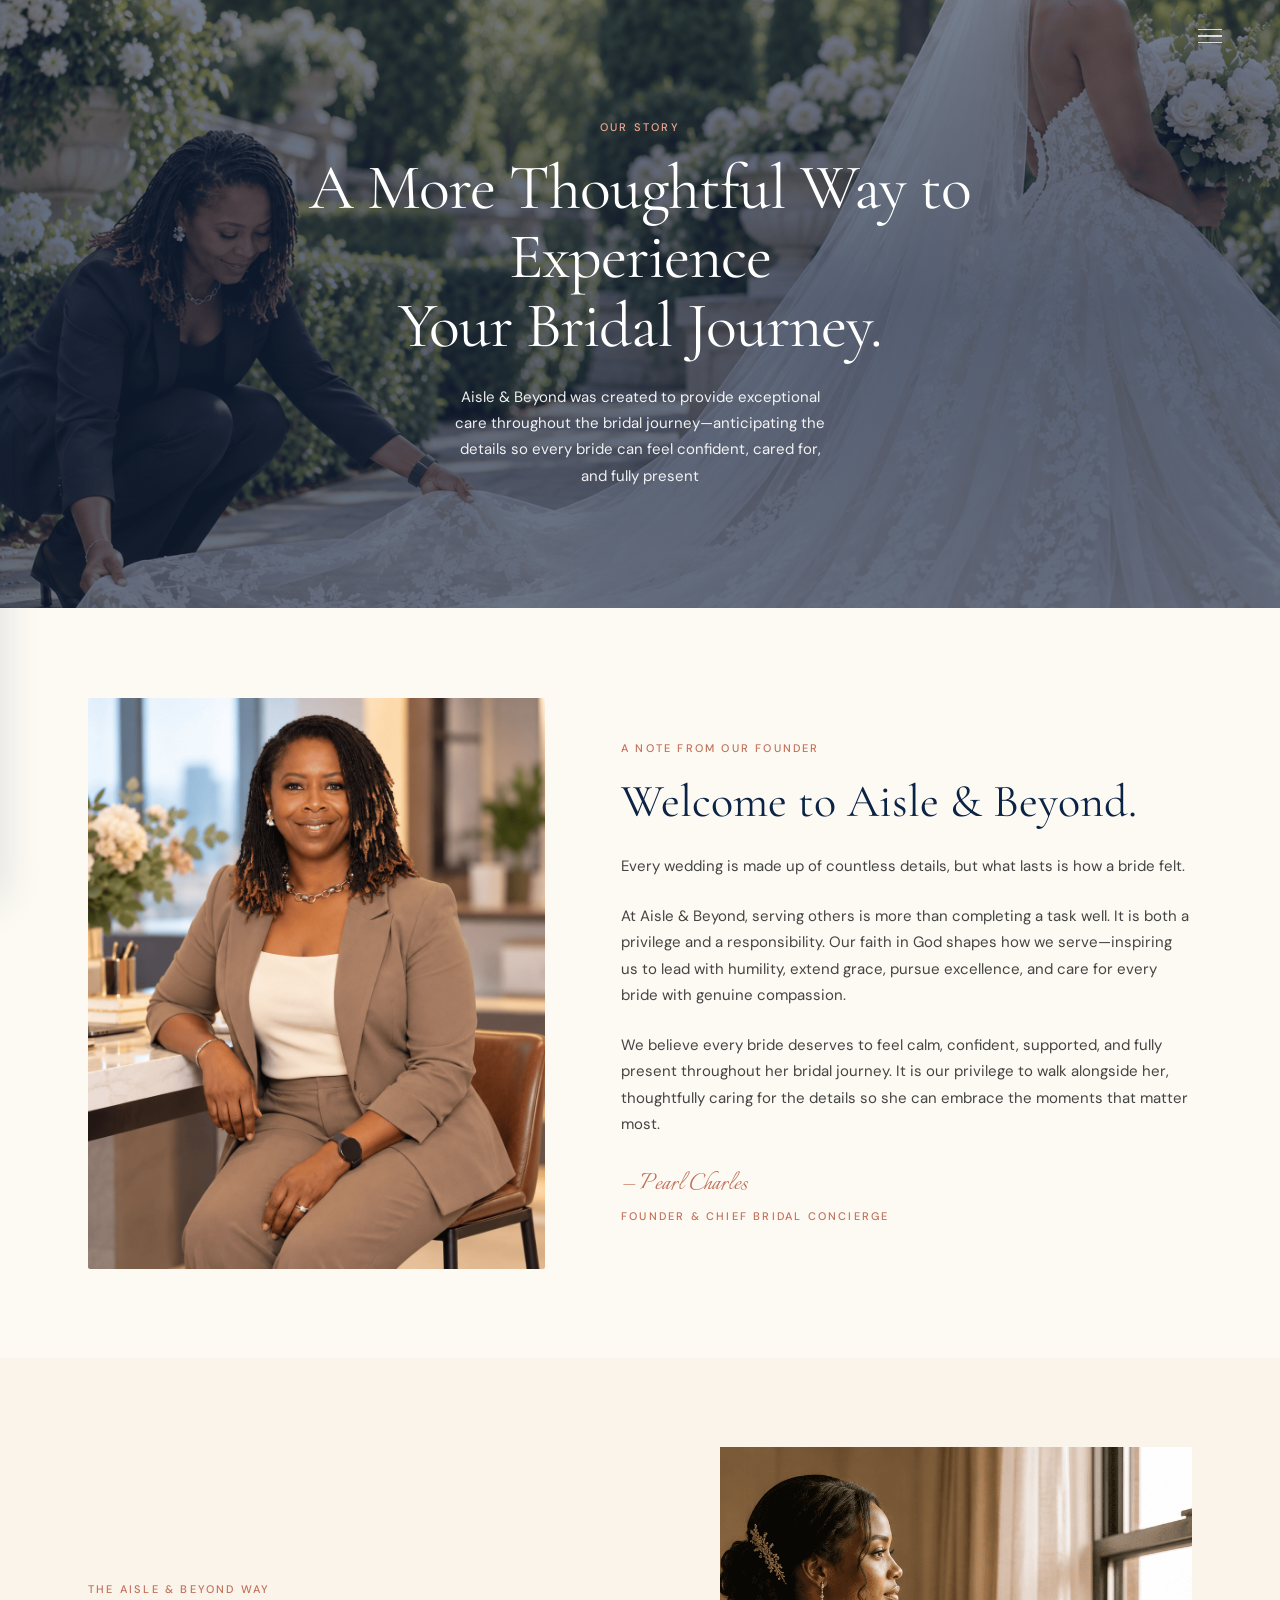
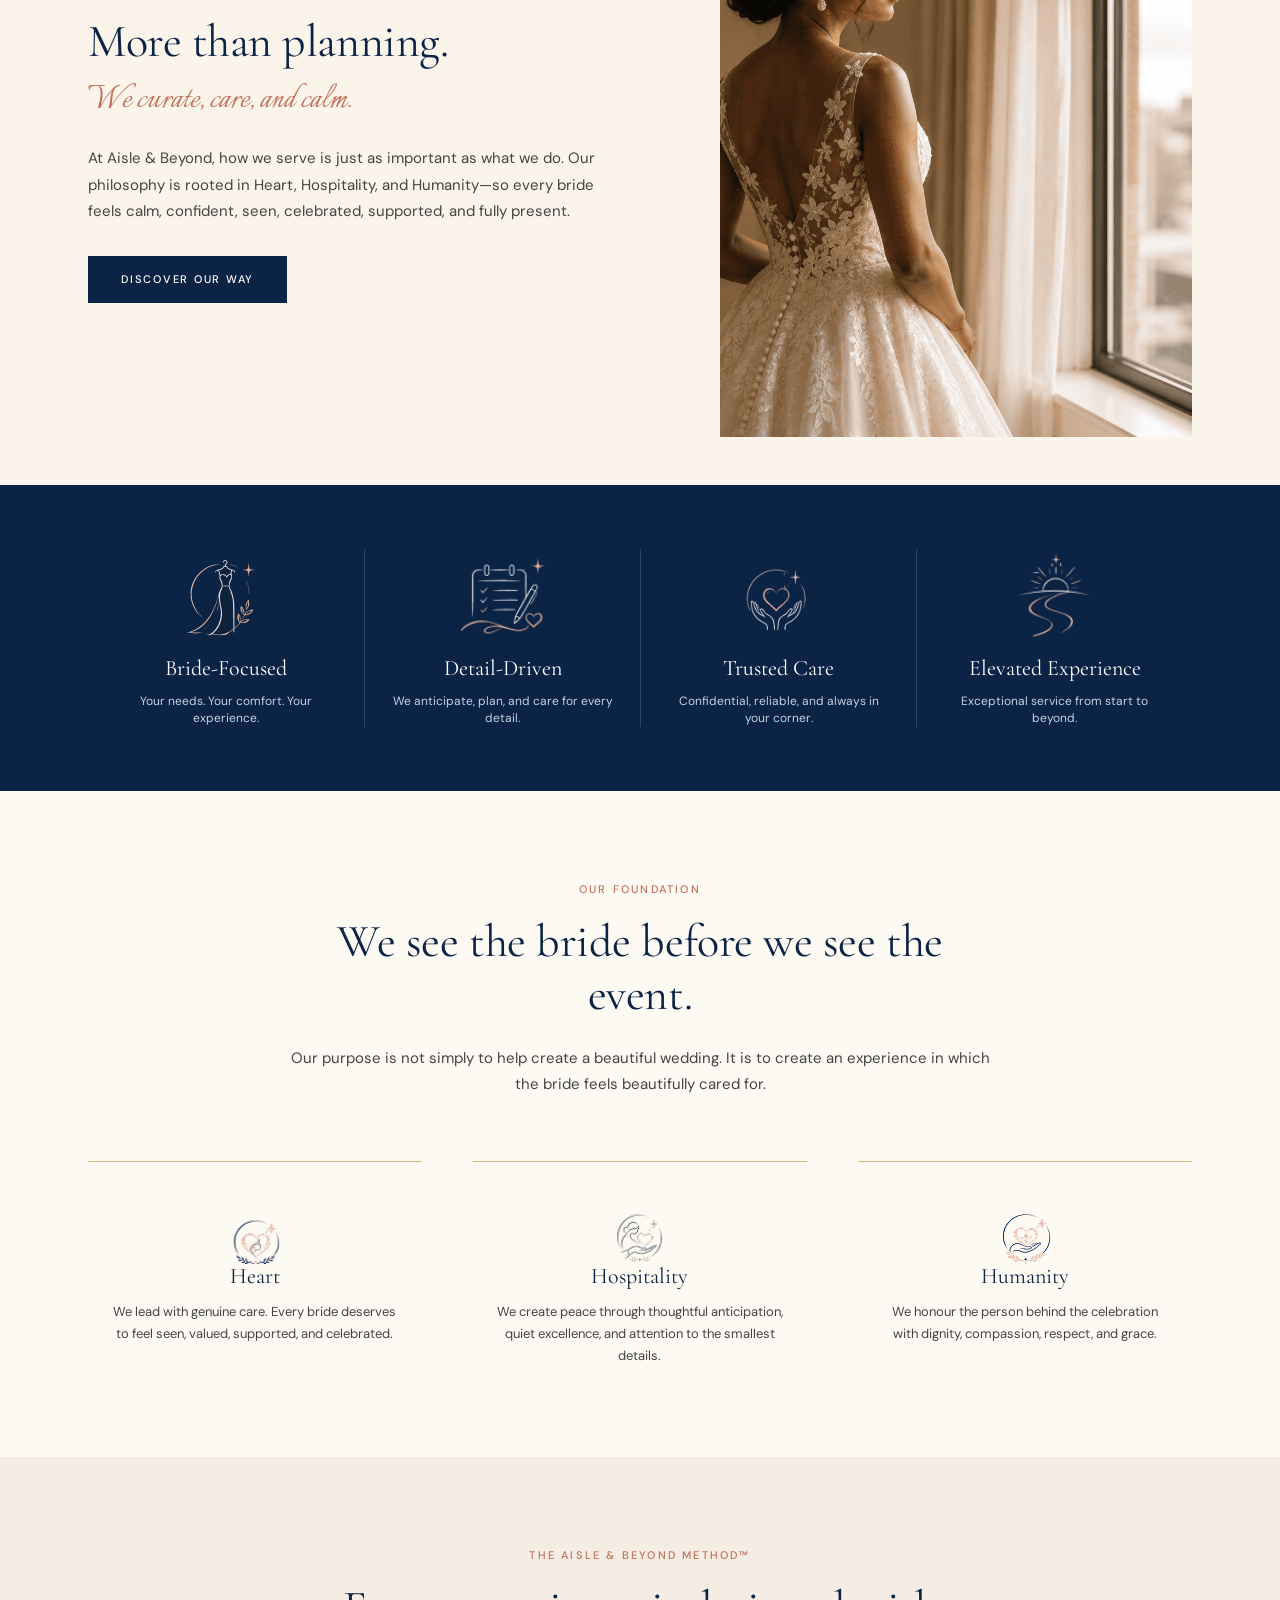
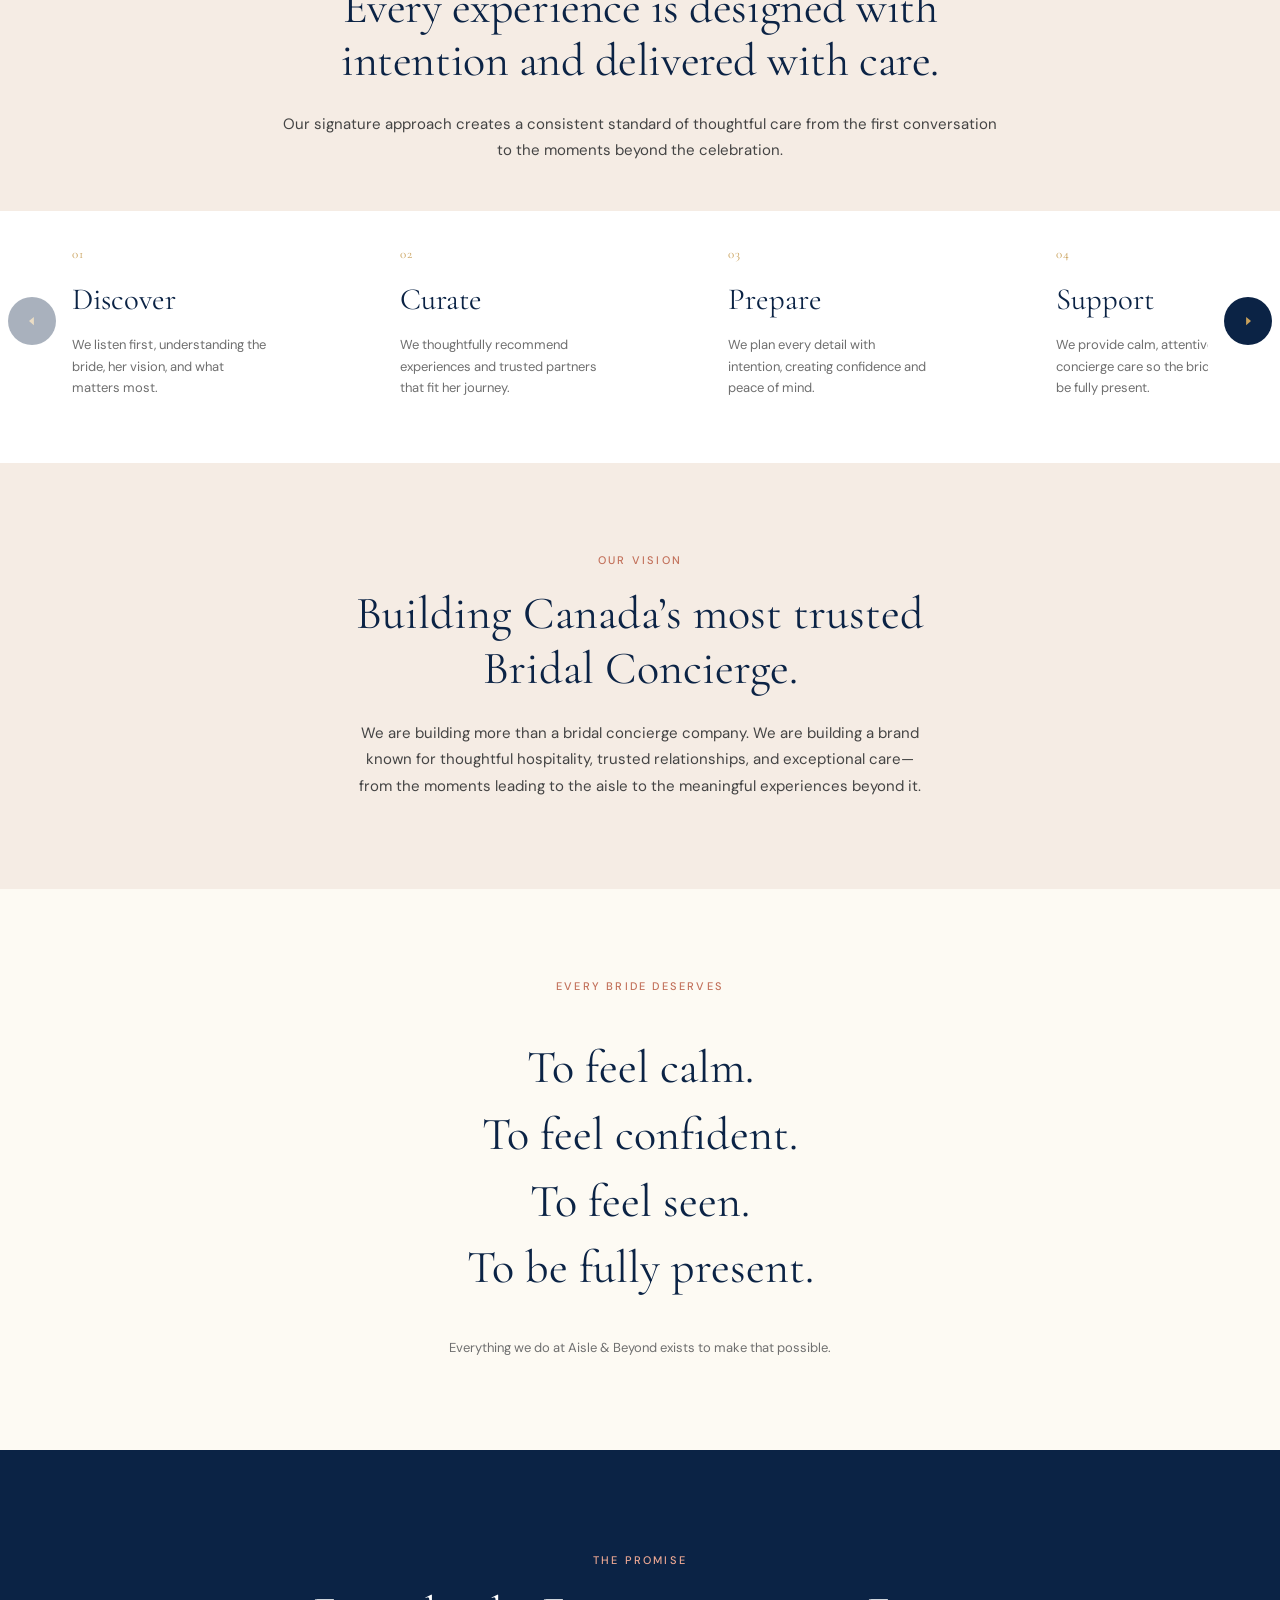
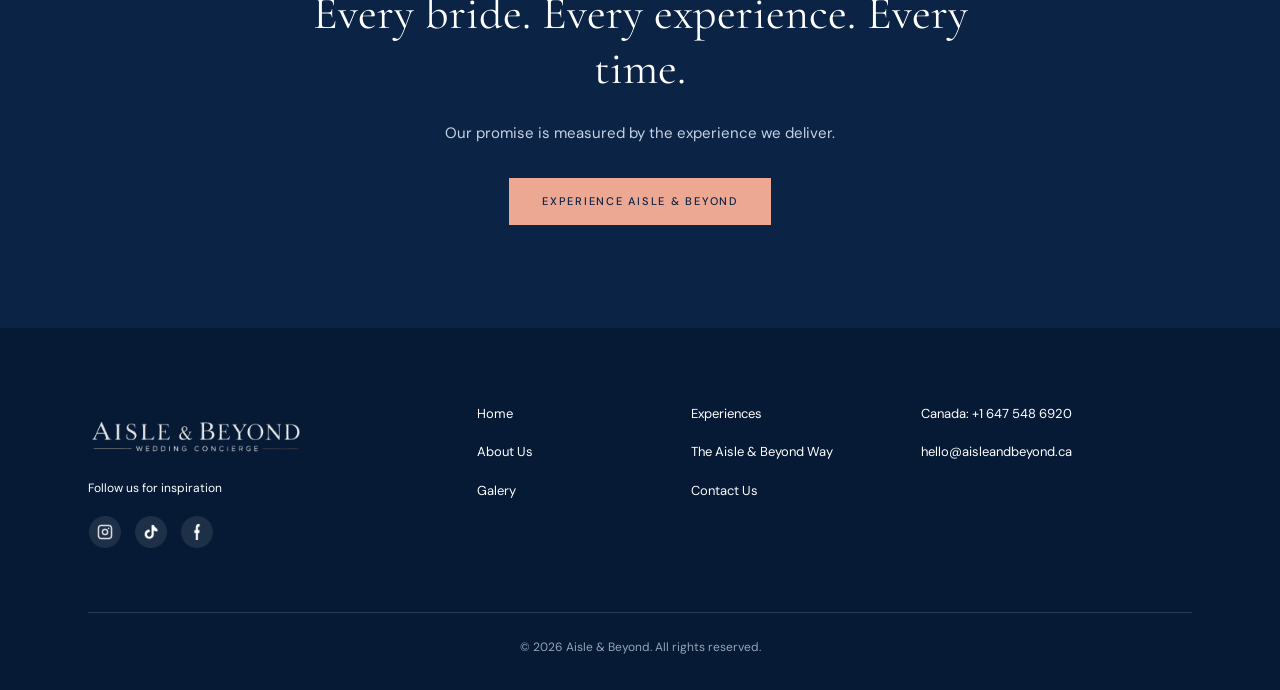
==== commit 34052126: "version 2 site updated" ====
--- a/about.html
+++ b/about.html
@@ -100,7 +100,7 @@
                   aria-label="Aisle and Beyond on Instagram"
                 >
                   <img
-                    src="assets/icon/instagram.png"
+                    src="assets/icon/instagram2.png"
                     alt=""
                     width="18"
                     height="18"
@@ -110,7 +110,9 @@
               <li>
                 <a
                   class="sidebar__social"
-                  href="#"
+                  href="https://www.facebook.com/share/1C6J6rGuU5/?mibextid=wwXIfr"
+                  target="_blank"
+                  rel="noopener noreferrer"
                   aria-label="Aisle and Beyond on Facebook"
                 >
                   <svg
@@ -129,7 +131,9 @@
               <li>
                 <a
                   class="sidebar__social"
-                  href="#"
+                  href="https://www.tiktok.com/@aisleandbeyond2?_r=1&_t=ZS-9AOFC3dFCNw"
+                  target="_blank"
+                  rel="noopener noreferrer"
                   aria-label="Aisle and Beyond on TikTok"
                 >
                   <svg
@@ -411,8 +415,11 @@
             </div>
           </section>
 
-          <!-- ================= The Aisle & Beyond Method ================= -->
-          <section class="method method--carousel" aria-labelledby="about-method-title">
+          <!-- ================= The Aisle & Beyond Method (intro) ================= -->
+          <section
+            class="method method--head"
+            aria-labelledby="about-method-title"
+          >
             <div class="container">
               <header class="section__head" data-reveal>
                 <p class="eyebrow">The Aisle &amp; Beyond Method&trade;</p>
@@ -426,80 +433,92 @@
                   beyond the celebration.
                 </p>
               </header>
-
-              <div class="method-carousel" data-method-carousel>
-                <button
-                  type="button"
-                  class="method-carousel__control method-carousel__control--prev"
-                  data-method-carousel-prev
-                  aria-label="Show previous step"
+            </div>
+          </section>
+
+          <!-- ================= Method steps slider ================= -->
+          <section
+            class="method-steps"
+            aria-label="Steps in the Aisle and Beyond Method"
+          >
+            <!-- <div class="container"> -->
+            <div class="method-carousel" data-method-carousel>
+              <button
+                type="button"
+                class="method-carousel__control method-carousel__control--prev"
+                data-method-carousel-prev
+                aria-label="Show previous step"
+              >
+                <svg
+                  viewBox="0 0 24 24"
+                  width="18"
+                  height="18"
+                  aria-hidden="true"
                 >
-                  <svg viewBox="0 0 24 24" width="18" height="18" aria-hidden="true">
-                    <path
-                      fill="currentColor"
-                      d="M14.5 6.5 8 12l6.5 5.5V6.5Z"
-                    />
-                  </svg>
-                </button>
-                <div class="method-carousel__viewport">
-                  <ol class="method-carousel__track">
-                    <li class="step method-carousel__slide">
-                      <p class="step__number">01</p>
-                      <h3 class="step__title">Discover</h3>
-                      <p class="step__text">
-                        We listen first, understanding the bride, her vision,
-                        and what matters most.
-                      </p>
-                    </li>
-                    <li class="step method-carousel__slide">
-                      <p class="step__number">02</p>
-                      <h3 class="step__title">Curate</h3>
-                      <p class="step__text">
-                        We thoughtfully recommend experiences and trusted
-                        partners that fit her journey.
-                      </p>
-                    </li>
-                    <li class="step method-carousel__slide">
-                      <p class="step__number">03</p>
-                      <h3 class="step__title">Prepare</h3>
-                      <p class="step__text">
-                        We plan every detail with intention, creating confidence
-                        and peace of mind.
-                      </p>
-                    </li>
-                    <li class="step method-carousel__slide">
-                      <p class="step__number">04</p>
-                      <h3 class="step__title">Support</h3>
-                      <p class="step__text">
-                        We provide calm, attentive concierge care so the bride
-                        can be fully present.
-                      </p>
-                    </li>
-                    <li class="step method-carousel__slide">
-                      <p class="step__number">05</p>
-                      <h3 class="step__title">Preserve</h3>
-                      <p class="step__text">
-                        We continue caring beyond the celebration, building
-                        relationships that last.
-                      </p>
-                    </li>
-                  </ol>
-                </div>
-                <button
-                  type="button"
-                  class="method-carousel__control method-carousel__control--next"
-                  data-method-carousel-next
-                  aria-label="Show next step"
+                  <path fill="currentColor" d="M14.5 6.5 8 12l6.5 5.5V6.5Z" />
+                </svg>
+              </button>
+              <div class="method-carousel__viewport">
+                <ol class="method-carousel__track">
+                  <li class="step method-carousel__slide">
+                    <p class="step__number">01</p>
+                    <h3 class="step__title">Discover</h3>
+                    <p class="step__text">
+                      We listen first, understanding the bride, her vision, and
+                      what matters most.
+                    </p>
+                  </li>
+                  <li class="step method-carousel__slide">
+                    <p class="step__number">02</p>
+                    <h3 class="step__title">Curate</h3>
+                    <p class="step__text">
+                      We thoughtfully recommend experiences and trusted partners
+                      that fit her journey.
+                    </p>
+                  </li>
+                  <li class="step method-carousel__slide">
+                    <p class="step__number">03</p>
+                    <h3 class="step__title">Prepare</h3>
+                    <p class="step__text">
+                      We plan every detail with intention, creating confidence
+                      and peace of mind.
+                    </p>
+                  </li>
+                  <li class="step method-carousel__slide">
+                    <p class="step__number">04</p>
+                    <h3 class="step__title">Support</h3>
+                    <p class="step__text">
+                      We provide calm, attentive concierge care so the bride can
+                      be fully present.
+                    </p>
+                  </li>
+                  <li class="step method-carousel__slide">
+                    <p class="step__number">05</p>
+                    <h3 class="step__title">Preserve</h3>
+                    <p class="step__text">
+                      We continue caring beyond the celebration, building
+                      relationships that last.
+                    </p>
+                  </li>
+                </ol>
+              </div>
+              <button
+                type="button"
+                class="method-carousel__control method-carousel__control--next"
+                data-method-carousel-next
+                aria-label="Show next step"
+              >
+                <svg
+                  viewBox="0 0 24 24"
+                  width="18"
+                  height="18"
+                  aria-hidden="true"
                 >
-                  <svg viewBox="0 0 24 24" width="18" height="18" aria-hidden="true">
-                    <path
-                      fill="currentColor"
-                      d="M9.5 6.5 16 12l-6.5 5.5V6.5Z"
-                    />
-                  </svg>
-                </button>
-              </div>
-            </div>
+                  <path fill="currentColor" d="M9.5 6.5 16 12l-6.5 5.5V6.5Z" />
+                </svg>
+              </button>
+            </div>
+            <!-- </div> -->
           </section>
 
           <!-- ================= Vision ================= -->
@@ -559,10 +578,10 @@
               <div class="footer__brand">
                 <img
                   class="footer__logo"
-                  src="assets/img/logo-footer.png"
+                  src="assets/img/footer.png"
                   alt="Aisle &amp; Beyond, wedding concierge"
                   width="180"
-                  height="46"
+                  height="64"
                   loading="lazy"
                 />
                 <p class="footer__tagline">Follow us for inspiration</p>
@@ -585,26 +604,42 @@
                       />
                     </a>
                   </li>
-                  <!-- <li>
-                <a
-                  class="footer__social"
-                  href="#"
-                  aria-label="Aisle and Beyond on TikTok"
-                >
-                  <svg
-                    viewBox="0 0 24 24"
-                    width="16"
-                    height="16"
-                    aria-hidden="true"
-                    focusable="false"
-                  >
-                    <path
-                      fill="currentColor"
-                      d="M16.5 3h-2.6v12.2a2.5 2.5 0 1 1-2.5-2.5c.2 0 .5 0 .7.1v-2.6a5.1 5.1 0 1 0 4.4 5V9a6.4 6.4 0 0 0 3.5 1V7.4a3.9 3.9 0 0 1-3.5-4.4Z"
-                    />
-                  </svg>
-                </a>
-              </li> -->
+                  <li>
+                    <a
+                      class="footer__social"
+                      href="https://www.tiktok.com/@aisleandbeyond2?_r=1&_t=ZS-9AOFC3dFCNw"
+                      target="_blank"
+                      rel="noopener noreferrer"
+                      aria-label="Aisle and Beyond on TikTok"
+                    >
+                      <img
+                        class="footer__social-icon"
+                        src="assets/icon/tiktok.png"
+                        alt=""
+                        width="16"
+                        height="16"
+                        loading="lazy"
+                      />
+                    </a>
+                  </li>
+                  <li>
+                    <a
+                      class="footer__social"
+                      href="https://www.facebook.com/share/1C6J6rGuU5/?mibextid=wwXIfr"
+                      target="_blank"
+                      rel="noopener noreferrer"
+                      aria-label="Aisle and Beyond on TikTok"
+                    >
+                      <img
+                        class="footer__social-icon"
+                        src="assets/icon/facebook.png"
+                        alt=""
+                        width="16"
+                        height="16"
+                        loading="lazy"
+                      />
+                    </a>
+                  </li>
                 </ul>
               </div>
 
@@ -615,10 +650,13 @@
                     <a class="footer__link" href="about.html">About Us</a>
                   </li>
                   <li>
-                    <a class="footer__link" href="index.html#how-it-works"
+                    <a class="footer__link" href="/#gallery-title">Galery</a>
+                  </li>
+                  <!-- <li>
+                    <a class="footer__link" href="#how-it-works"
                       >How it Works</a
                     >
-                  </li>
+                  </li> -->
                 </ul>
                 <ul class="footer__links">
                   <li>
--- a/assets/css/style.css
+++ b/assets/css/style.css
@@ -14,7 +14,7 @@
   /* ---- Colour ---- */
   --color-navy: #0b2345;
   --color-navy-bold: #0b2345;
-  --color-navy-deep: #0e2a4f;
+  --color-navy-deep: #061a35;
   --color-navy-soft: #1c4171;
   --color-blush: #eda893;
   --color-gold-blush: #c9a15b;
@@ -718,18 +718,11 @@
   position: absolute;
   inset: 0;
   z-index: 1;
-  background:
-    linear-gradient(
-      180deg,
-      rgba(18, 49, 92, 0.12) 0%,
-      rgba(18, 49, 92, 0.22) 45%,
-      rgba(18, 49, 92, 0.3) 100%
-    ),
-    linear-gradient(
-      to top,
-      rgba(237, 168, 147, 0.28) 0%,
-      rgba(237, 168, 147, 0) 42%
-    );
+  background: linear-gradient(
+    180deg,
+    rgba(0, 0, 0, 0.3) 85.45%,
+    rgba(231, 169, 155, 0.65) 97.75%
+  );
   pointer-events: none;
 }
 
@@ -1341,43 +1334,62 @@
 
 .testimonial {
   position: relative;
+  min-height: clamp(24rem, 36vw, 40rem);
+  overflow: hidden;
+  text-align: center;
+  background-color: var(--color-navy);
+}
+
+.testimonial-slider__viewport {
+  position: absolute;
+  inset: 0;
+}
+
+.testimonial-slide {
+  position: absolute;
+  inset: 0;
   display: flex;
   align-items: center;
   justify-content: center;
-  min-height: clamp(22rem, 42vw, 32rem);
-  overflow: hidden;
-  text-align: center;
+  opacity: 0;
+  visibility: hidden;
   isolation: isolate;
-}
-
-.testimonial__media {
+  transition:
+    opacity 0.85s cubic-bezier(0.22, 0.61, 0.36, 1),
+    visibility 0.85s;
+}
+
+.testimonial-slide.is-active {
+  opacity: 1;
+  visibility: visible;
+  z-index: 1;
+}
+
+.testimonial-slide__image {
   position: absolute;
   inset: 0;
-  z-index: -2;
-}
-
-.testimonial__image {
+  z-index: 0;
+  display: block;
   width: 100%;
   height: 100%;
   object-fit: cover;
-  object-position: center 35%;
-}
-
-.testimonial__overlay {
+  object-position: center center;
+}
+
+.testimonial-slide__overlay {
   position: absolute;
   inset: 0;
-  z-index: -1;
-  background: linear-gradient(
-    180deg,
-    rgba(15, 32, 59, 0.55) 0%,
-    rgba(15, 32, 59, 0.68) 50%,
-    rgba(15, 32, 59, 0.62) 100%
-  );
-}
-
-.testimonial__inner {
-  width: min(100%, 52rem);
-  padding: clamp(3.5rem, 8vw, 6rem) var(--container-pad);
+  z-index: 1;
+  background-color: rgba(11, 35, 69, 0.58);
+  pointer-events: none;
+}
+
+.testimonial-slide__inner {
+  position: relative;
+  z-index: 2;
+  width: min(100%, 78rem);
+  margin-inline: auto;
+  padding: clamp(2.5rem, 5vw, 3.5rem) clamp(4.25rem, 11vw, 6.5rem);
 }
 
 .testimonial__mark {
@@ -1386,31 +1398,244 @@
   font-size: clamp(3rem, 7vw, 4.75rem);
   font-weight: 400;
   line-height: 1;
-  color: var(--color-gold-blush);
+  color: var(--color-white);
 }
 
 .testimonial__quote {
-  margin: clamp(1rem, 2.5vw, 1.5rem) 0 0;
+  margin: clamp(0.75rem, 2vw, 1.25rem) 0 0;
 }
 
 .testimonial__text {
   margin: 0;
   font-family: var(--font-heading);
-  font-size: clamp(1.125rem, 2.2vw, 1.625rem);
+  /* font-size: clamp(1.375rem, 2.35vw, 2.375rem); */
+  font-size: clamp(1.375rem, 2.35vw, 4rem);
   font-weight: 400;
-  line-height: 1.45;
-  letter-spacing: 0.04em;
+  line-height: 1.38;
+  letter-spacing: 0.03em;
   text-transform: uppercase;
+  text-wrap: balance;
   color: var(--color-white);
 }
 
-.testimonial__line {
+.testimonial-slide__more {
+  display: inline-flex;
+  align-items: center;
+  gap: 0.35rem;
+  margin-top: clamp(1.5rem, 3vw, 2.25rem);
+  padding: 0;
+  border: 0;
+  background: transparent;
+  font-family: var(--font-heading);
+  font-size: clamp(0.9375rem, 1.4vw, 1.125rem);
+  font-weight: 400;
+  letter-spacing: 0.02em;
+  color: var(--color-white);
+  cursor: pointer;
+  transition: opacity var(--transition-fast);
+}
+
+.testimonial-slide__more:hover {
+  opacity: 0.85;
+}
+
+.testimonial-slide__more:focus-visible {
+  outline: 2px solid var(--color-gold-blush);
+  outline-offset: 4px;
+}
+
+.testimonial-slider__control {
+  position: absolute;
+  top: 50%;
+  z-index: 3;
+  display: grid;
+  place-items: center;
+  width: 3rem;
+  height: 3rem;
+  padding: 0;
+  border: 0;
+  border-radius: 50%;
+  background-color: var(--color-navy);
+  color: var(--color-gold-blush);
+  cursor: pointer;
+  transform: translateY(-50%);
+  transition:
+    opacity var(--transition-base),
+    transform var(--transition-base),
+    background-color var(--transition-base);
+}
+
+.testimonial-slider__control--prev {
+  left: clamp(1rem, 3vw, 2.5rem);
+}
+
+.testimonial-slider__control--next {
+  right: clamp(1rem, 3vw, 2.5rem);
+}
+
+.testimonial-slider__control:hover {
+  background-color: var(--color-navy-deep);
+  transform: translateY(-50%) scale(1.04);
+}
+
+.testimonial-slider__control:focus-visible {
+  outline: 2px solid var(--color-gold-blush);
+  outline-offset: 3px;
+}
+
+/* ---- Testimonial modal ---- */
+
+.testimonial-modal {
+  position: fixed;
+  inset: 0;
+  z-index: 350;
+  display: flex;
+  align-items: center;
+  justify-content: center;
+  padding: var(--space-lg);
+}
+
+.testimonial-modal[hidden] {
+  display: none;
+}
+
+.testimonial-modal__backdrop {
+  position: absolute;
+  inset: 0;
+  border: 0;
+  background-color: rgba(30, 30, 30, 0.72);
+  cursor: pointer;
+}
+
+.testimonial-modal__panel {
+  position: relative;
+  z-index: 1;
+  width: min(100%, 68rem);
+  max-height: min(92dvh, 44rem);
+  padding: clamp(1.75rem, 3vw, 2.75rem);
+  overflow: auto;
+  background-color: var(--color-white);
+  box-shadow: 0 24px 64px rgba(11, 35, 69, 0.22);
+}
+
+.testimonial-modal__close {
+  position: absolute;
+  top: clamp(1rem, 2vw, 1.5rem);
+  right: clamp(1rem, 2vw, 1.5rem);
+  display: grid;
+  place-items: center;
+  width: 2.5rem;
+  height: 2.5rem;
+  padding: 0;
+  border: 1px solid var(--color-ink);
+  border-radius: 50%;
+  background: transparent;
+  color: var(--color-ink);
+  font-size: 1.35rem;
+  line-height: 1;
+  cursor: pointer;
+  transition:
+    background-color var(--transition-fast),
+    border-color var(--transition-fast);
+}
+
+.testimonial-modal__close:hover {
+  background-color: var(--color-cream-light);
+}
+
+.testimonial-modal__eyebrow {
+  margin-bottom: var(--space-md);
+}
+
+.testimonial-modal__layout {
+  display: grid;
+  grid-template-columns: 1.05fr 0.85fr;
+  gap: clamp(1.5rem, 4vw, 2.75rem);
+  align-items: start;
+}
+
+.testimonial-modal__title {
+  font-size: clamp(1.5rem, 2.6vw, 2.125rem);
+  font-weight: 400;
+  line-height: 1.25;
+  color: var(--color-navy);
+}
+
+.testimonial-modal__body {
+  position: relative;
+  margin-top: var(--space-lg);
+  padding-block: var(--space-md);
+  font-size: var(--fs-sm);
+  line-height: 1.75;
+  color: var(--color-body);
+}
+
+.testimonial-modal__body::before,
+.testimonial-modal__body::after {
+  position: absolute;
+  font-family: var(--font-heading);
+  font-size: clamp(3rem, 8vw, 5rem);
+  line-height: 1;
+  color: rgba(197, 161, 125, 0.35);
+  pointer-events: none;
+}
+
+.testimonial-modal__body::before {
+  content: "\201C";
+  top: -0.35rem;
+  left: -0.15rem;
+}
+
+.testimonial-modal__body::after {
+  content: "\201D";
+  right: 0.5rem;
+  bottom: -1.5rem;
+}
+
+.testimonial-modal__body p + p {
+  margin-top: var(--space-md);
+}
+
+.testimonial-modal__author {
+  margin-top: var(--space-xl);
+  font-size: var(--fs-eyebrow);
+  font-weight: 600;
+  letter-spacing: var(--ls-eyebrow);
+  text-transform: uppercase;
+  color: var(--color-navy);
+}
+
+.testimonial-modal__media {
+  margin: 0;
+  overflow: hidden;
+}
+
+.testimonial-modal__image {
   display: block;
-}
-
-@media (min-width: 768px) {
-  .testimonial__line {
-    white-space: nowrap;
+  width: 100%;
+  aspect-ratio: 4 / 5;
+  object-fit: cover;
+}
+
+body.testimonial-modal-open {
+  overflow: hidden;
+}
+
+@media (max-width: 768px) {
+  .testimonial-slide__inner {
+    padding-inline: clamp(3.5rem, 12vw, 4.5rem);
+  }
+
+  .testimonial-modal__layout {
+    grid-template-columns: 1fr;
+  }
+
+  .testimonial-modal__media {
+    order: -1;
+  }
+
+  .testimonial-modal__image {
+    aspect-ratio: 16 / 10;
   }
 }
 
@@ -1445,6 +1670,7 @@
   width: 100%;
   height: 100%;
   object-fit: cover;
+  object-position: center center;
   transition: transform 0.9s cubic-bezier(0.22, 0.61, 0.36, 1);
 }
 
@@ -1986,7 +2212,8 @@
 }
 
 .page-experiences .mobile-bar,
-.page-about .mobile-bar {
+.page-about .mobile-bar,
+.page-beyond .mobile-bar {
   position: fixed;
   left: 0;
   right: 0;
@@ -1998,12 +2225,14 @@
 }
 
 .page-experiences .mobile-bar__brand,
-.page-about .mobile-bar__brand {
+.page-about .mobile-bar__brand,
+.page-beyond .mobile-bar__brand {
   display: none;
 }
 
 .page-experiences .mobile-bar__toggle,
-.page-about .mobile-bar__toggle {
+.page-about .mobile-bar__toggle,
+.page-beyond .mobile-bar__toggle {
   pointer-events: auto;
   background: none;
   border: 0;
@@ -2011,7 +2240,8 @@
 }
 
 .page-experiences .mobile-bar__toggle-bar,
-.page-about .mobile-bar__toggle-bar {
+.page-about .mobile-bar__toggle-bar,
+.page-beyond .mobile-bar__toggle-bar {
   background-color: rgba(255, 255, 255, 0.92);
 }
 
@@ -2121,6 +2351,16 @@
   padding-block: var(--section-padding);
 }
 
+.method--head {
+  padding-bottom: clamp(2rem, 4vw, 3rem);
+}
+
+.method-steps {
+  background-color: var(--color-white);
+  padding-top: clamp(1.25rem, 2.5vw, 2rem);
+  padding-bottom: clamp(2.5rem, 5vw, 4.5rem);
+}
+
 .method__grid {
   display: grid;
   grid-template-columns: repeat(5, 1fr);
@@ -2162,17 +2402,19 @@
   line-height: 1.7;
 }
 
-.method--carousel .method-carousel {
+.method-steps .method-carousel {
   position: relative;
-  margin-top: clamp(2.5rem, 5vw, 4rem);
-}
-
-.method--carousel .method-carousel__viewport {
+  margin-top: 0;
+  background-color: var(--color-white);
+}
+
+.method-steps .method-carousel__viewport {
   overflow: hidden;
   padding-inline: clamp(3rem, 8vw, 4.5rem);
-}
-
-.method--carousel .method-carousel__track {
+  background-color: var(--color-white);
+}
+
+.method-steps .method-carousel__track {
   display: flex;
   gap: clamp(2rem, 5vw, 4.5rem);
   margin: 0;
@@ -2183,25 +2425,28 @@
   scroll-behavior: smooth;
   scrollbar-width: none;
   -ms-overflow-style: none;
-}
-
-.method--carousel .method-carousel__track::-webkit-scrollbar {
+  background-color: var(--color-white);
+}
+
+.method-steps .method-carousel__track::-webkit-scrollbar {
   display: none;
 }
 
-.method--carousel .method-carousel__slide {
+.method-steps .method-carousel__slide {
   flex: 0 0 clamp(11.5rem, 24vw, 16.5rem);
   scroll-snap-align: start;
   min-height: 0;
   padding: 0;
-  background: transparent;
-}
-
-.method--carousel .method-carousel__slide:hover {
-  background: transparent;
-}
-
-.method--carousel .step__number {
+  background-color: transparent;
+  border: 0;
+  box-shadow: none;
+}
+
+.method-steps .method-carousel__slide:hover {
+  background-color: transparent;
+}
+
+.method-steps .step__number {
   font-family: var(--font-heading);
   font-size: var(--fs-sm);
   font-weight: 400;
@@ -2209,14 +2454,14 @@
   color: var(--color-gold-blush);
 }
 
-.method--carousel .step__title {
+.method-steps .step__title {
   margin-top: var(--space-md);
   font-size: clamp(1.5rem, 2.4vw, 2rem);
   line-height: 1.2;
   color: var(--color-navy);
 }
 
-.method--carousel .step__text {
+.method-steps .step__text {
   margin-top: var(--space-md);
   max-width: 22ch;
   font-size: var(--fs-sm);
@@ -2246,11 +2491,11 @@
 }
 
 .method-carousel__control--prev {
-  left: 0;
+  left: clamp(0.25rem, 1vw, 0.5rem);
 }
 
 .method-carousel__control--next {
-  right: 0;
+  right: clamp(0.25rem, 1vw, 0.5rem);
 }
 
 .method-carousel__control:hover:not(:disabled) {
@@ -2453,8 +2698,12 @@
 .contact-hero__inner {
   display: grid;
   grid-template-columns: minmax(0, 0.95fr) minmax(0, 1.05fr);
-  align-items: start;
+  align-items: center;
   gap: clamp(2rem, 5vw, 4rem);
+}
+
+.contact-hero__content {
+  align-self: center;
 }
 
 .contact-hero__title {
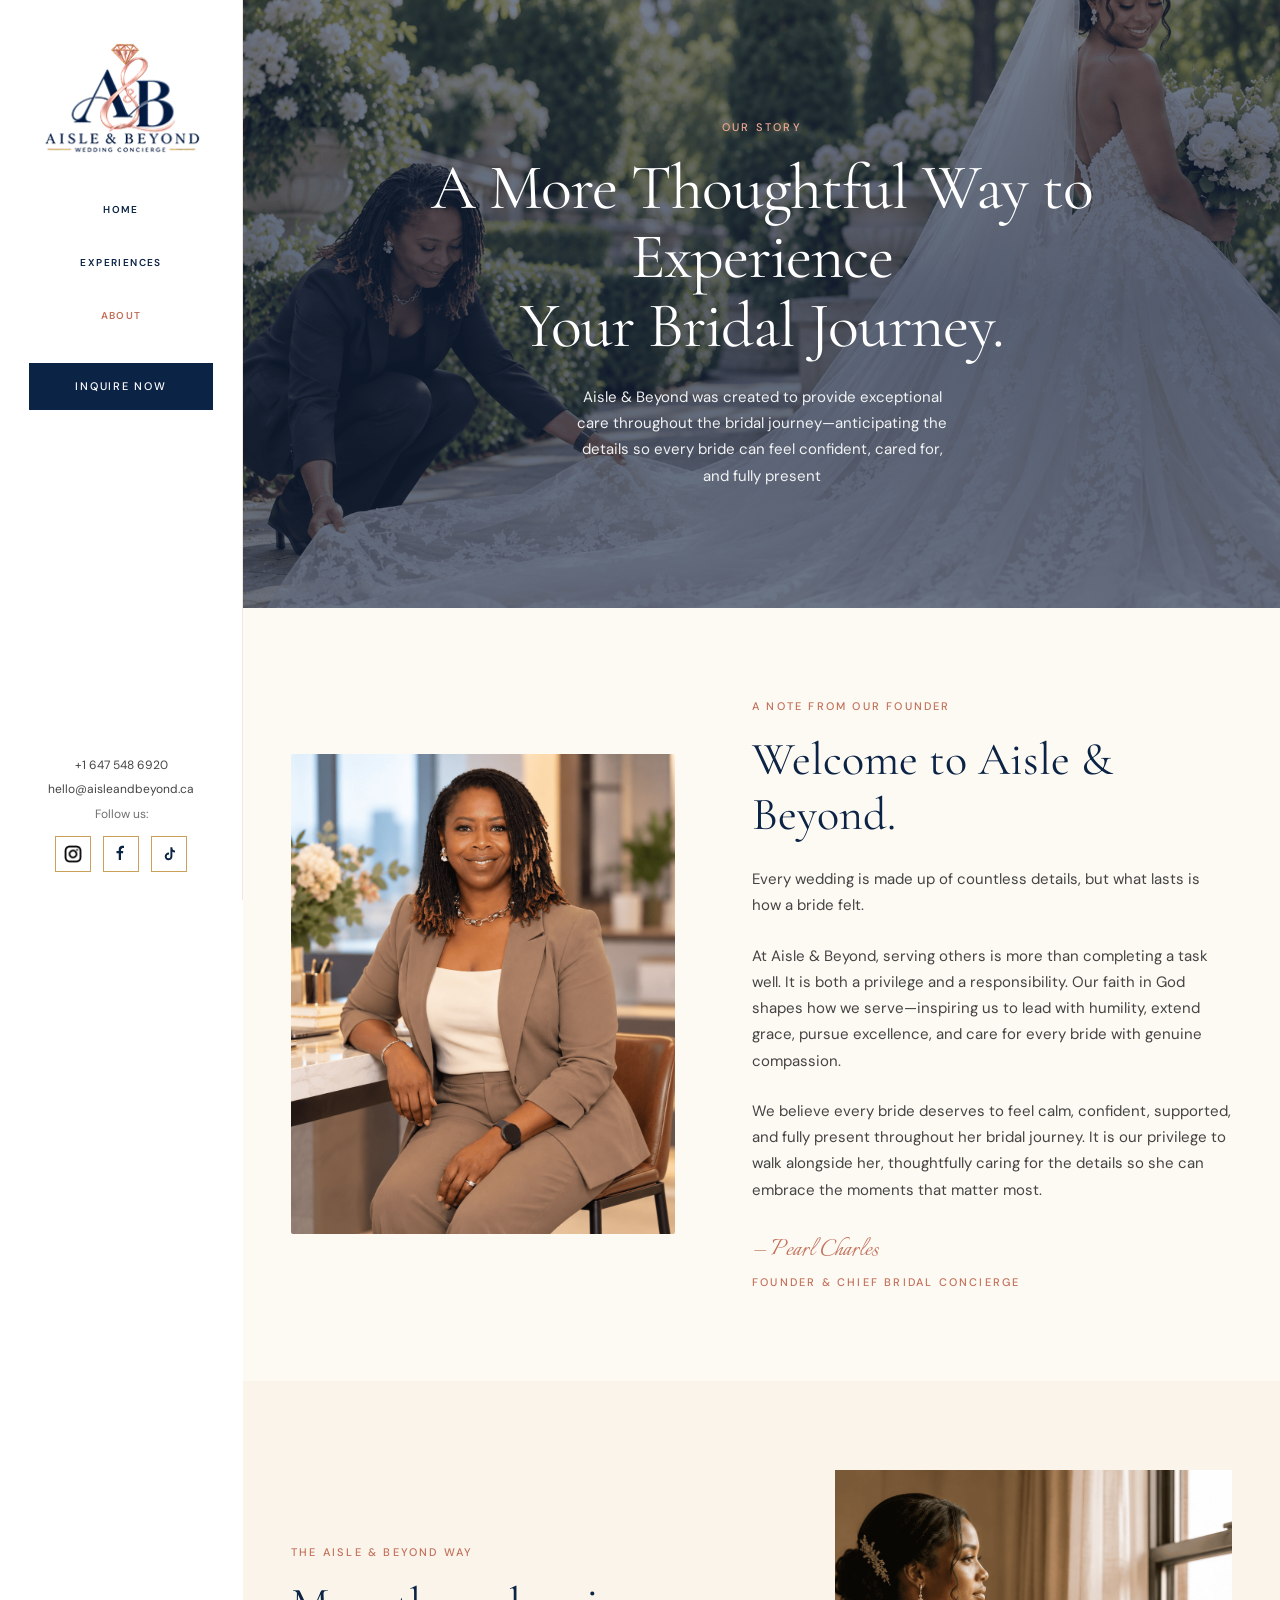
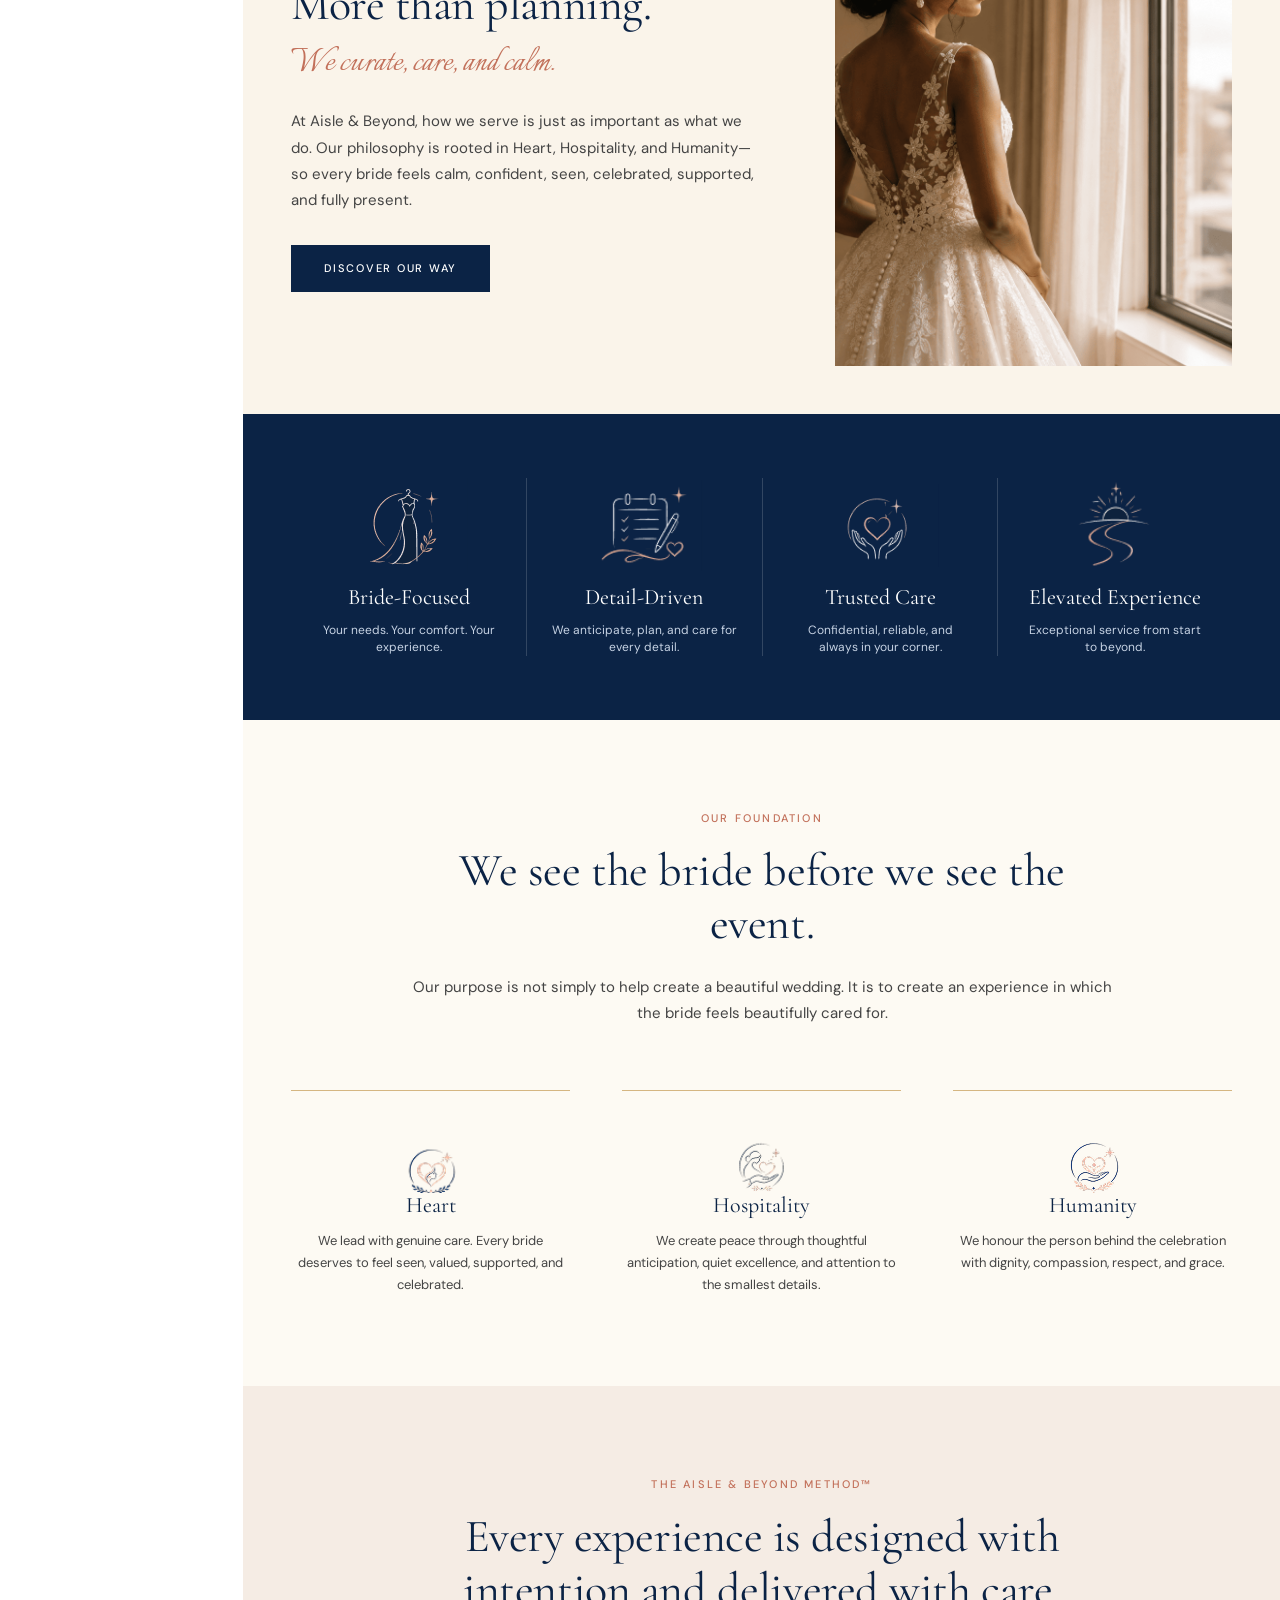
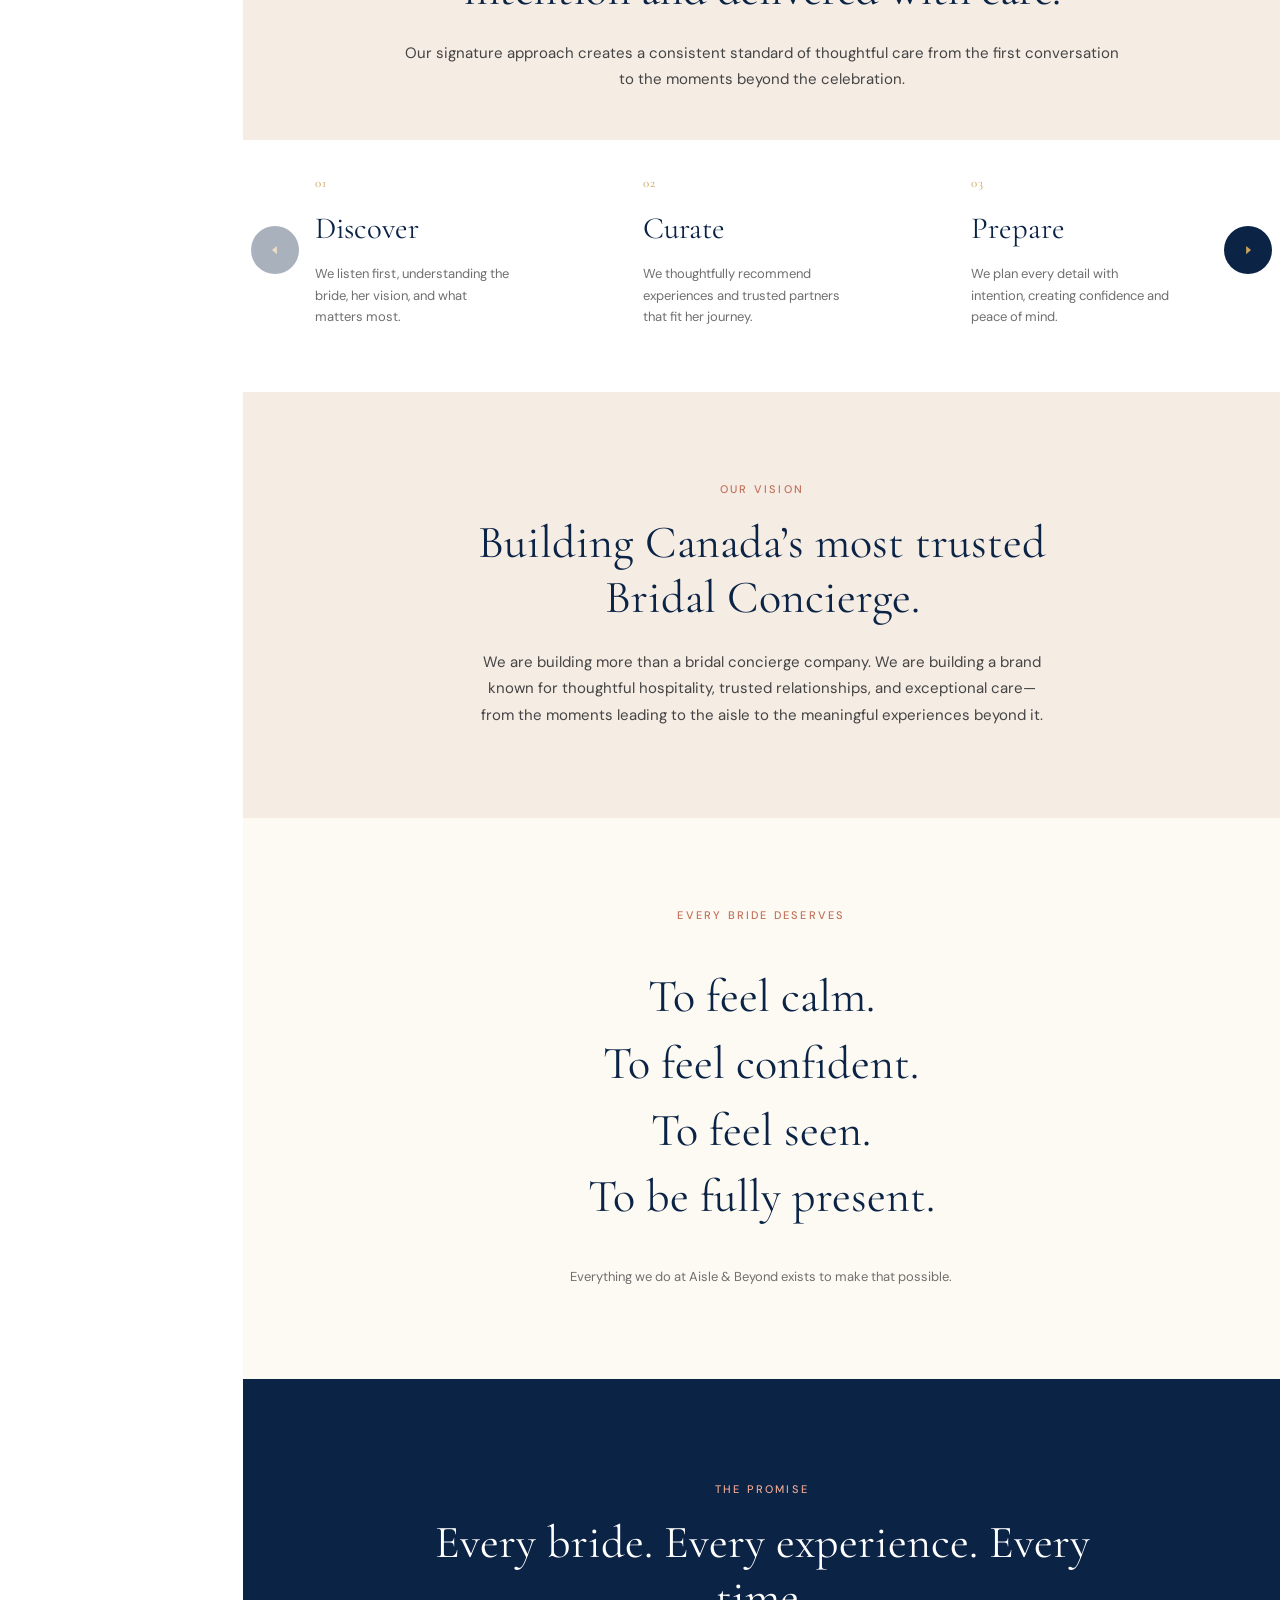
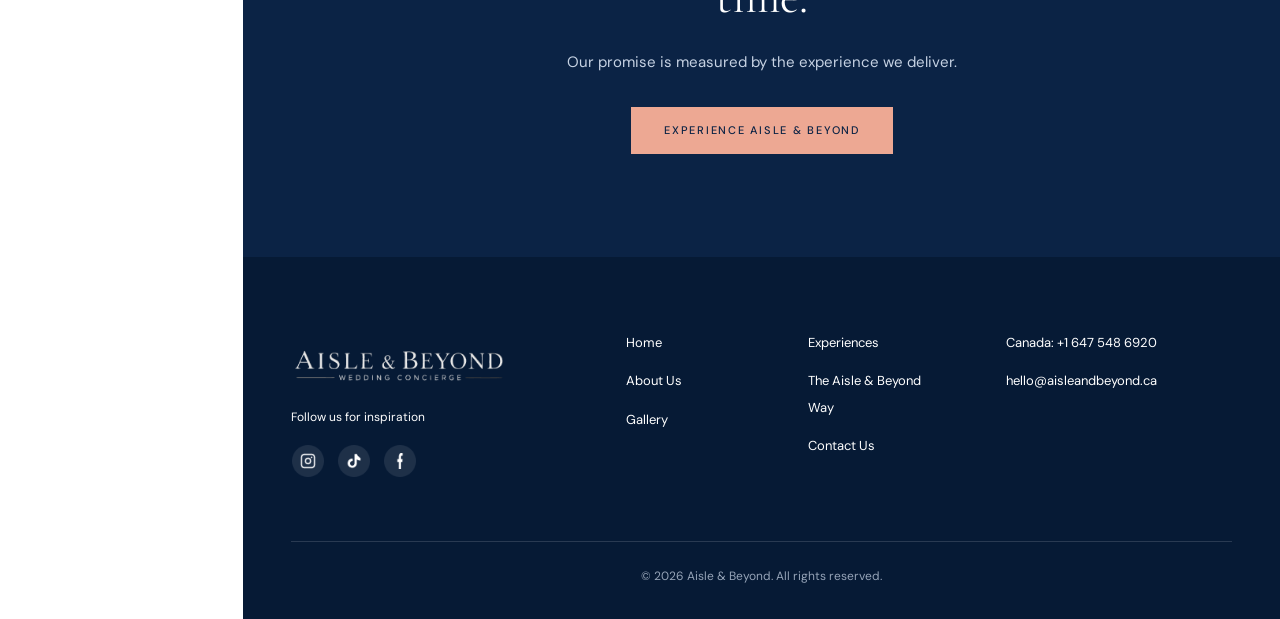
==== commit d056b4b2: "add static sidebar" ====
--- a/about.html
+++ b/about.html
@@ -650,7 +650,7 @@
                     <a class="footer__link" href="about.html">About Us</a>
                   </li>
                   <li>
-                    <a class="footer__link" href="/#gallery-title">Galery</a>
+                    <a class="footer__link" href="/#gallery-title">Gallery</a>
                   </li>
                   <!-- <li>
                     <a class="footer__link" href="#how-it-works"
--- a/assets/css/style.css
+++ b/assets/css/style.css
@@ -574,6 +574,44 @@
   object-fit: contain;
 }
 
+/* ---- Desktop: persistent sidebar ---- */
+
+@media (min-width: 769px) {
+  .site-shell {
+    display: flex;
+    align-items: stretch;
+  }
+
+  .mobile-bar {
+    display: none;
+  }
+
+  .sidebar-backdrop {
+    display: none !important;
+  }
+
+  .sidebar {
+    position: sticky;
+    top: 0;
+    flex: 0 0 var(--sidebar-width);
+    width: var(--sidebar-width);
+    max-width: none;
+    height: 100dvh;
+    transform: none;
+    box-shadow: none;
+    z-index: 100;
+  }
+
+  .site-main {
+    flex: 1;
+    min-width: 0;
+  }
+
+  body.nav-open {
+    overflow: auto;
+  }
+}
+
 /* =========================================================================
    7. Hero
    ========================================================================= */
@@ -1742,15 +1780,47 @@
 }
 
 .promise__quote {
+  position: relative;
   margin-top: var(--space-xl);
-  padding-left: var(--space-lg);
-  border-left: 2px solid var(--color-gold-blush);
+  max-width: 38rem;
+  padding-block: 0.15em;
+  padding-left: clamp(1.25rem, 2.6vw, 1.5rem);
+  padding-right: clamp(1.75rem, 3.4vw, 2.25rem);
+  border: 0;
   font-family: var(--font-heading);
   font-size: var(--fs-h3);
-  /* font-style: italic; */
   font-weight: 400;
-  line-height: 1.55;
+  line-height: 1.45;
   color: var(--color-navy-bold);
+}
+
+.promise__quote p {
+  margin: 0;
+}
+
+/* Gentle bracket rails — mostly vertical, soft curve at the caps (not full arcs) */
+.promise__quote::before,
+.promise__quote::after {
+  content: "";
+  position: absolute;
+  top: 0;
+  bottom: 0;
+  width: 0.55rem;
+  border-color: var(--color-gold-blush);
+  border-style: solid;
+  pointer-events: none;
+}
+
+.promise__quote::before {
+  left: 0;
+  border-width: 1.5px 0 1.5px 1.5px;
+  border-radius: 7px 0 0 7px;
+}
+
+.promise__quote::after {
+  right: 0;
+  border-width: 1.5px 1.5px 1.5px 0;
+  border-radius: 0 7px 7px 0;
 }
 
 .promise__text {
@@ -3186,7 +3256,21 @@
 
   .promise__quote {
     padding-left: var(--space-md);
+    padding-right: calc(var(--space-md) + 0.35rem);
     font-size: var(--fs-md);
+  }
+
+  .promise__quote::before,
+  .promise__quote::after {
+    width: 0.45rem;
+  }
+
+  .promise__quote::before {
+    border-radius: 5px 0 0 5px;
+  }
+
+  .promise__quote::after {
+    border-radius: 0 5px 5px 0;
   }
 
   .footer__top {
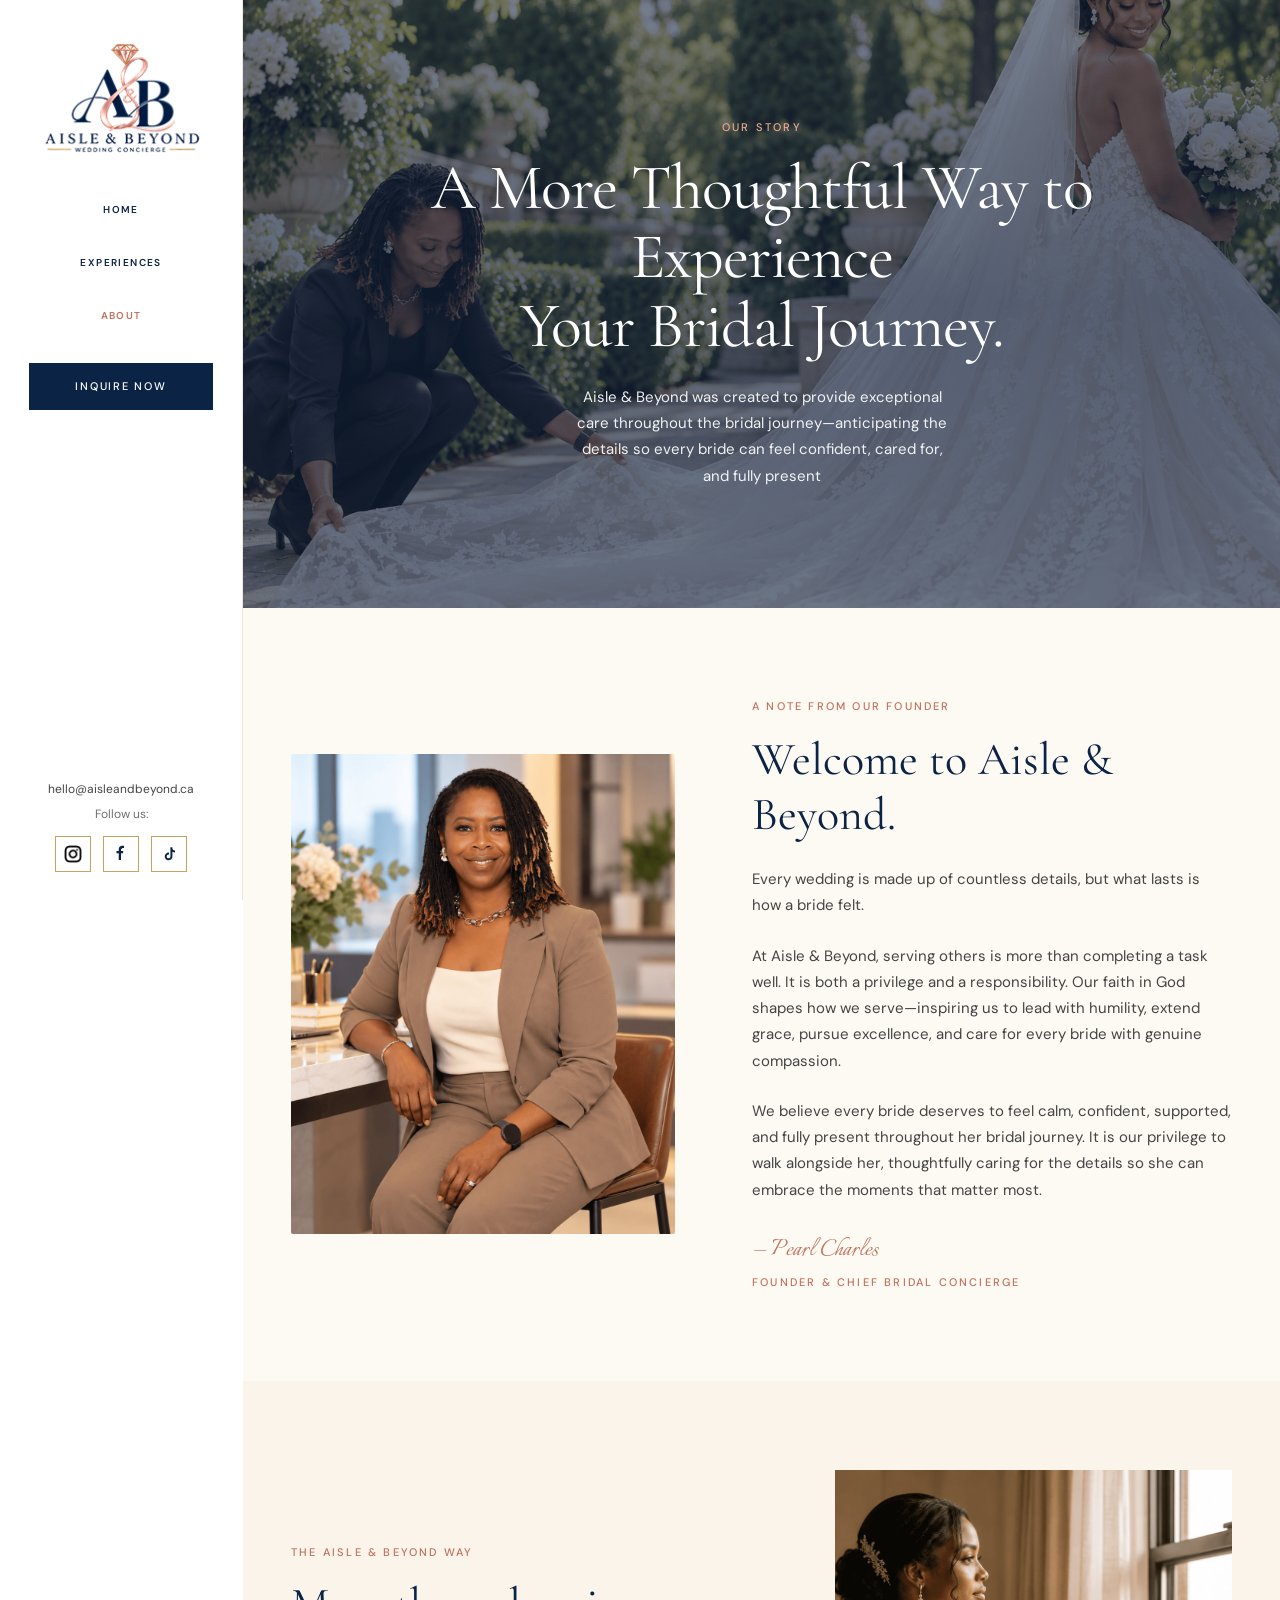
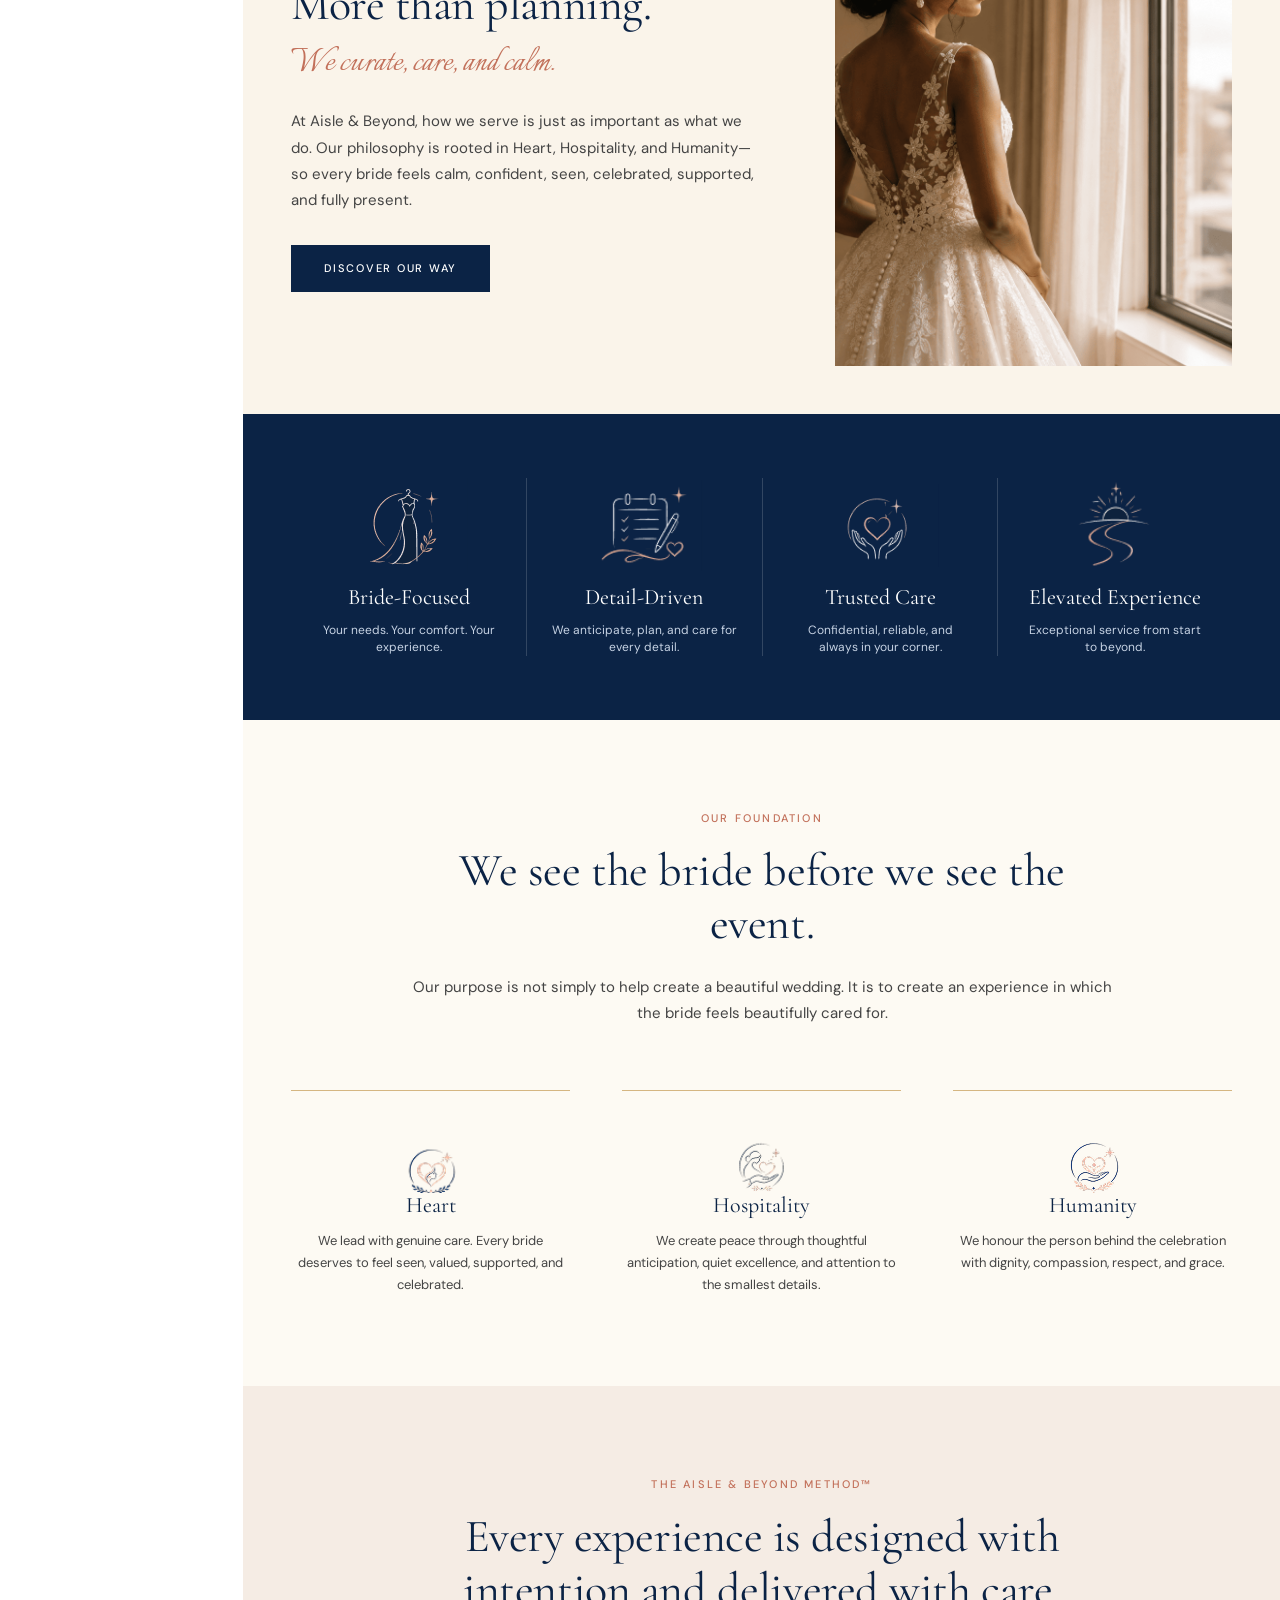
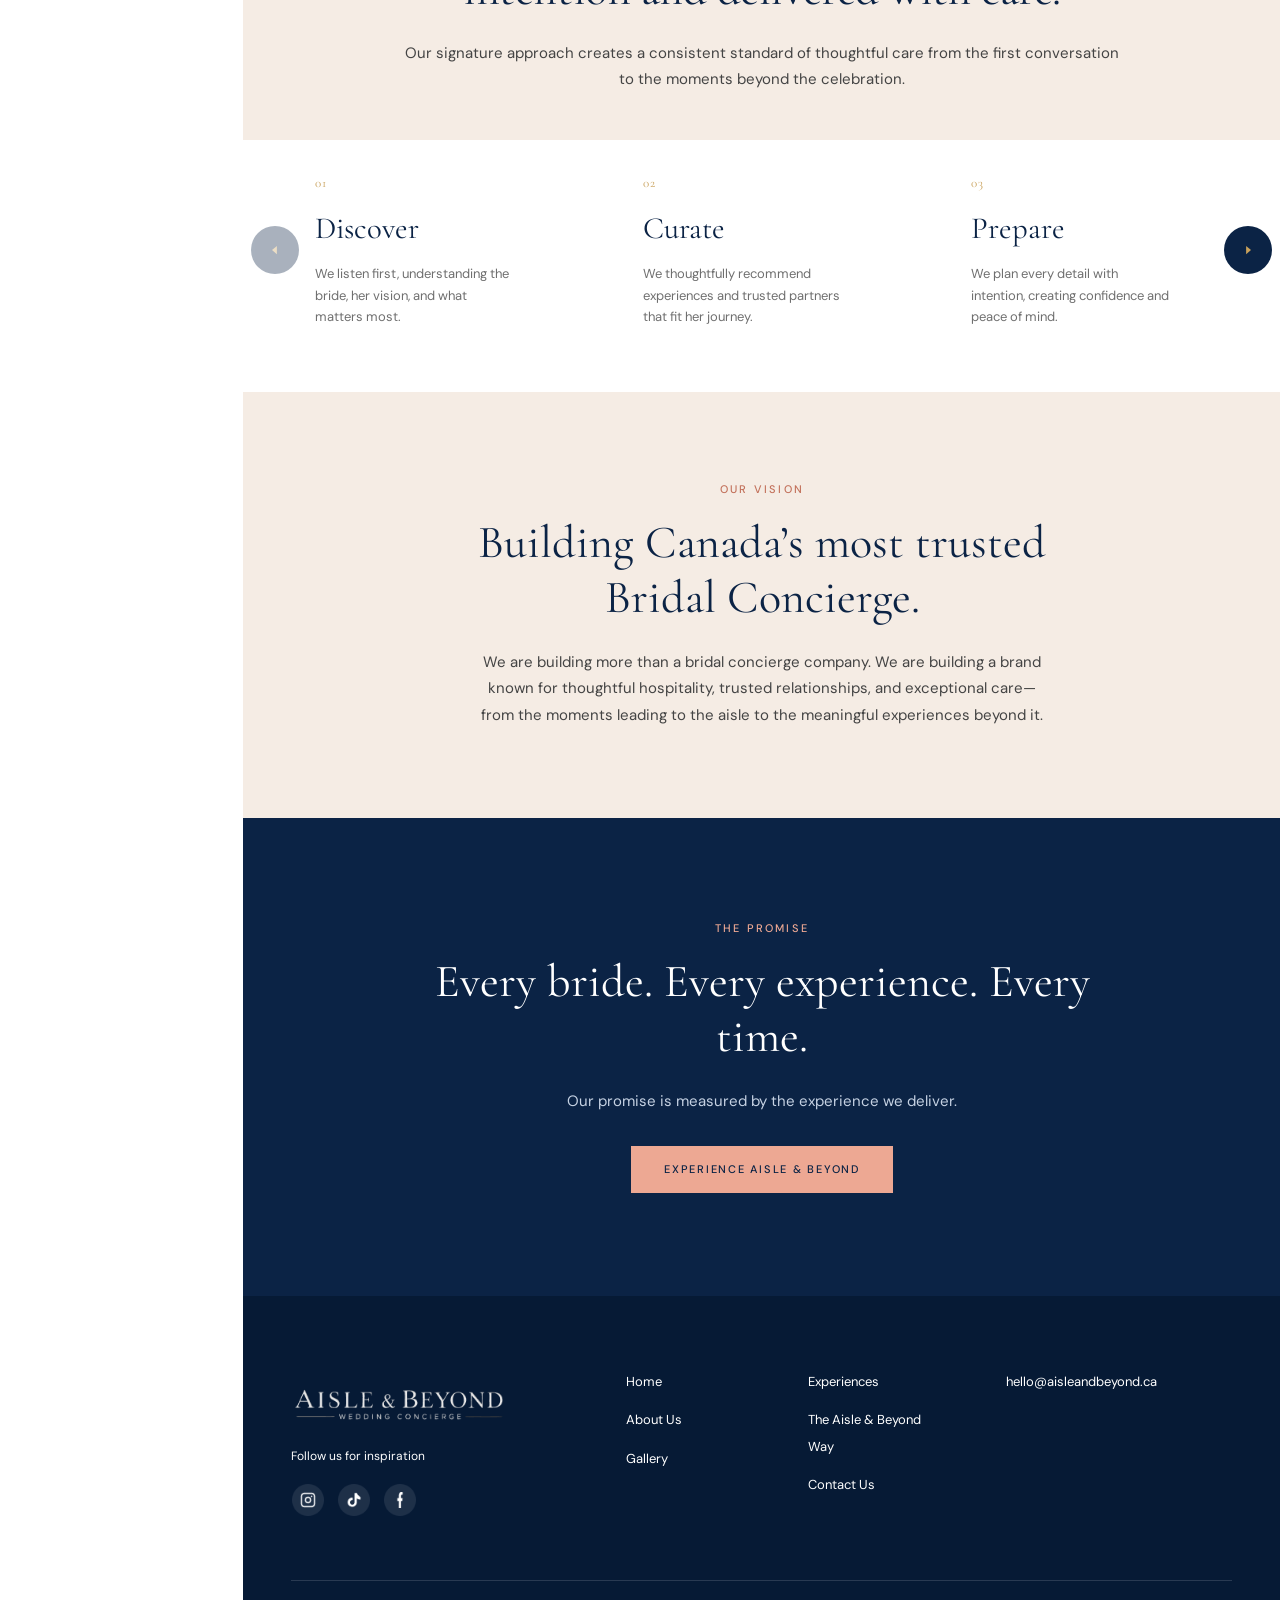
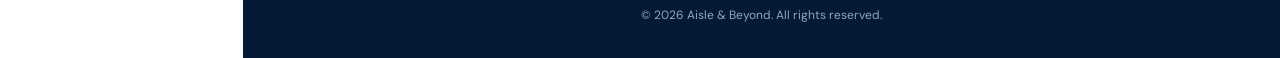
==== commit 39f59dc5: "phone number update" ====
--- a/about.html
+++ b/about.html
@@ -77,11 +77,11 @@
           >
 
           <div class="sidebar__contact">
-            <p>
+            <!-- <p>
               <a class="sidebar__contact-link" href="tel:+16475486920"
                 >+1 647 548 6920</a
               >
-            </p>
+            </p> -->
             <p>
               <a
                 class="sidebar__contact-link"
@@ -538,7 +538,7 @@
           </section>
 
           <!-- ================= Every bride deserves ================= -->
-          <section class="creed" aria-labelledby="creed-title">
+          <!-- <section class="creed" aria-labelledby="creed-title">
             <div class="container" data-reveal>
               <h2 class="eyebrow" id="creed-title">Every Bride Deserves</h2>
               <ul class="creed__list">
@@ -552,7 +552,7 @@
                 possible.
               </p>
             </div>
-          </section>
+          </section> -->
 
           <!-- ================= CTA ================= -->
           <section class="cta" id="inquire" aria-labelledby="cta-title">
@@ -676,11 +676,11 @@
               </nav>
 
               <address class="footer__contact">
-                <p>
+                <!-- <p>
                   <a class="footer__link" href="tel:+16475486920"
                     >Canada: +1 647 548 6920</a
                   >
-                </p>
+                </p> -->
                 <p>
                   <a class="footer__link" href="mailto:hello@aisleandbeyond.ca"
                     >hello@aisleandbeyond.ca</a
--- a/assets/css/style.css
+++ b/assets/css/style.css
@@ -2938,11 +2938,140 @@
   cursor: pointer;
 }
 
-/* Phone: country code + number */
+/* Phone: country code + number. The control shows the country code. */
 .form__group {
   display: grid;
-  grid-template-columns: 5.25rem 1fr;
+  grid-template-columns: 5.5rem minmax(0, 1fr);
   gap: var(--space-xs);
+}
+
+.phone-code {
+  position: relative;
+  min-width: 0;
+}
+
+.phone-code__native {
+  position: absolute;
+  width: 1px;
+  height: 1px;
+  padding: 0;
+  margin: -1px;
+  overflow: hidden;
+  clip: rect(0, 0, 0, 0);
+  clip-path: inset(50%);
+  white-space: nowrap;
+  border: 0;
+  pointer-events: none;
+}
+
+.phone-code__button {
+  display: flex;
+  align-items: center;
+  gap: 0.35rem;
+  width: 100%;
+  min-width: 0;
+  min-height: 2.75rem;
+  padding: 0.75rem 2.15rem 0.75rem 0.875rem;
+  font-family: var(--font-body);
+  font-size: var(--fs-sm);
+  line-height: 1.6;
+  color: var(--color-ink);
+  text-align: left;
+  background-color: var(--color-field);
+  background-image: url("data:image/svg+xml,%3Csvg xmlns='http://www.w3.org/2000/svg' viewBox='0 0 12 8'%3E%3Cpath fill='none' stroke='%23444444' stroke-width='1.4' d='M1 1.5 6 6.5l5-5'/%3E%3C/svg%3E");
+  background-repeat: no-repeat;
+  background-position: right 0.875rem center;
+  background-size: 11px 7px;
+  border: 1px solid transparent;
+  border-radius: var(--radius-sm);
+  cursor: pointer;
+  transition:
+    background-color var(--transition-fast),
+    border-color var(--transition-fast),
+    box-shadow var(--transition-fast);
+}
+
+.phone-code__button:hover {
+  background-color: var(--color-field-hover);
+}
+
+.phone-code__button:focus {
+  outline: none;
+  background-color: var(--color-white);
+  border-color: var(--color-navy);
+  box-shadow: 0 0 0 3px rgba(18, 49, 92, 0.1);
+}
+
+.phone-code__menu {
+  position: absolute;
+  z-index: 20;
+  top: calc(100% + 0.35rem);
+  left: 0;
+  width: min(14rem, calc(100vw - 2.5rem));
+  background-color: var(--color-white);
+  border: 1px solid var(--color-border-light);
+  border-radius: var(--radius-sm);
+  box-shadow: 0 16px 40px rgba(18, 49, 92, 0.16);
+}
+
+.phone-code__menu:not([hidden]) {
+  display: flex;
+  flex-direction: column;
+}
+
+.phone-code__search {
+  width: 100%;
+  margin: 0;
+  padding: 0.7rem 0.875rem;
+  font-family: var(--font-body);
+  font-size: var(--fs-sm);
+  color: var(--color-ink);
+  background-color: var(--color-field);
+  border: 0;
+  border-bottom: 1px solid var(--color-border-light);
+  border-radius: 0;
+}
+
+.phone-code__search:focus {
+  outline: none;
+  background-color: var(--color-white);
+}
+
+.phone-code__list {
+  max-height: 14rem;
+  margin: 0;
+  padding: 0.25rem 0;
+  overflow-y: auto;
+  list-style: none;
+}
+
+.phone-code__option {
+  padding: 0.5rem 0.875rem;
+  font-size: var(--fs-sm);
+  line-height: 1.4;
+  color: var(--color-ink);
+  cursor: pointer;
+}
+
+.phone-code__option:hover,
+.phone-code__option.is-active {
+  background-color: var(--color-sand);
+}
+
+.phone-code__option.is-selected {
+  color: var(--color-navy);
+  font-weight: 600;
+}
+
+.phone-code__empty {
+  margin: 0;
+  padding: 0.85rem 0.875rem;
+  font-size: var(--fs-sm);
+  color: var(--color-body-light);
+}
+
+.form__other {
+  margin-top: var(--space-sm);
 }
 
 .form__actions {
